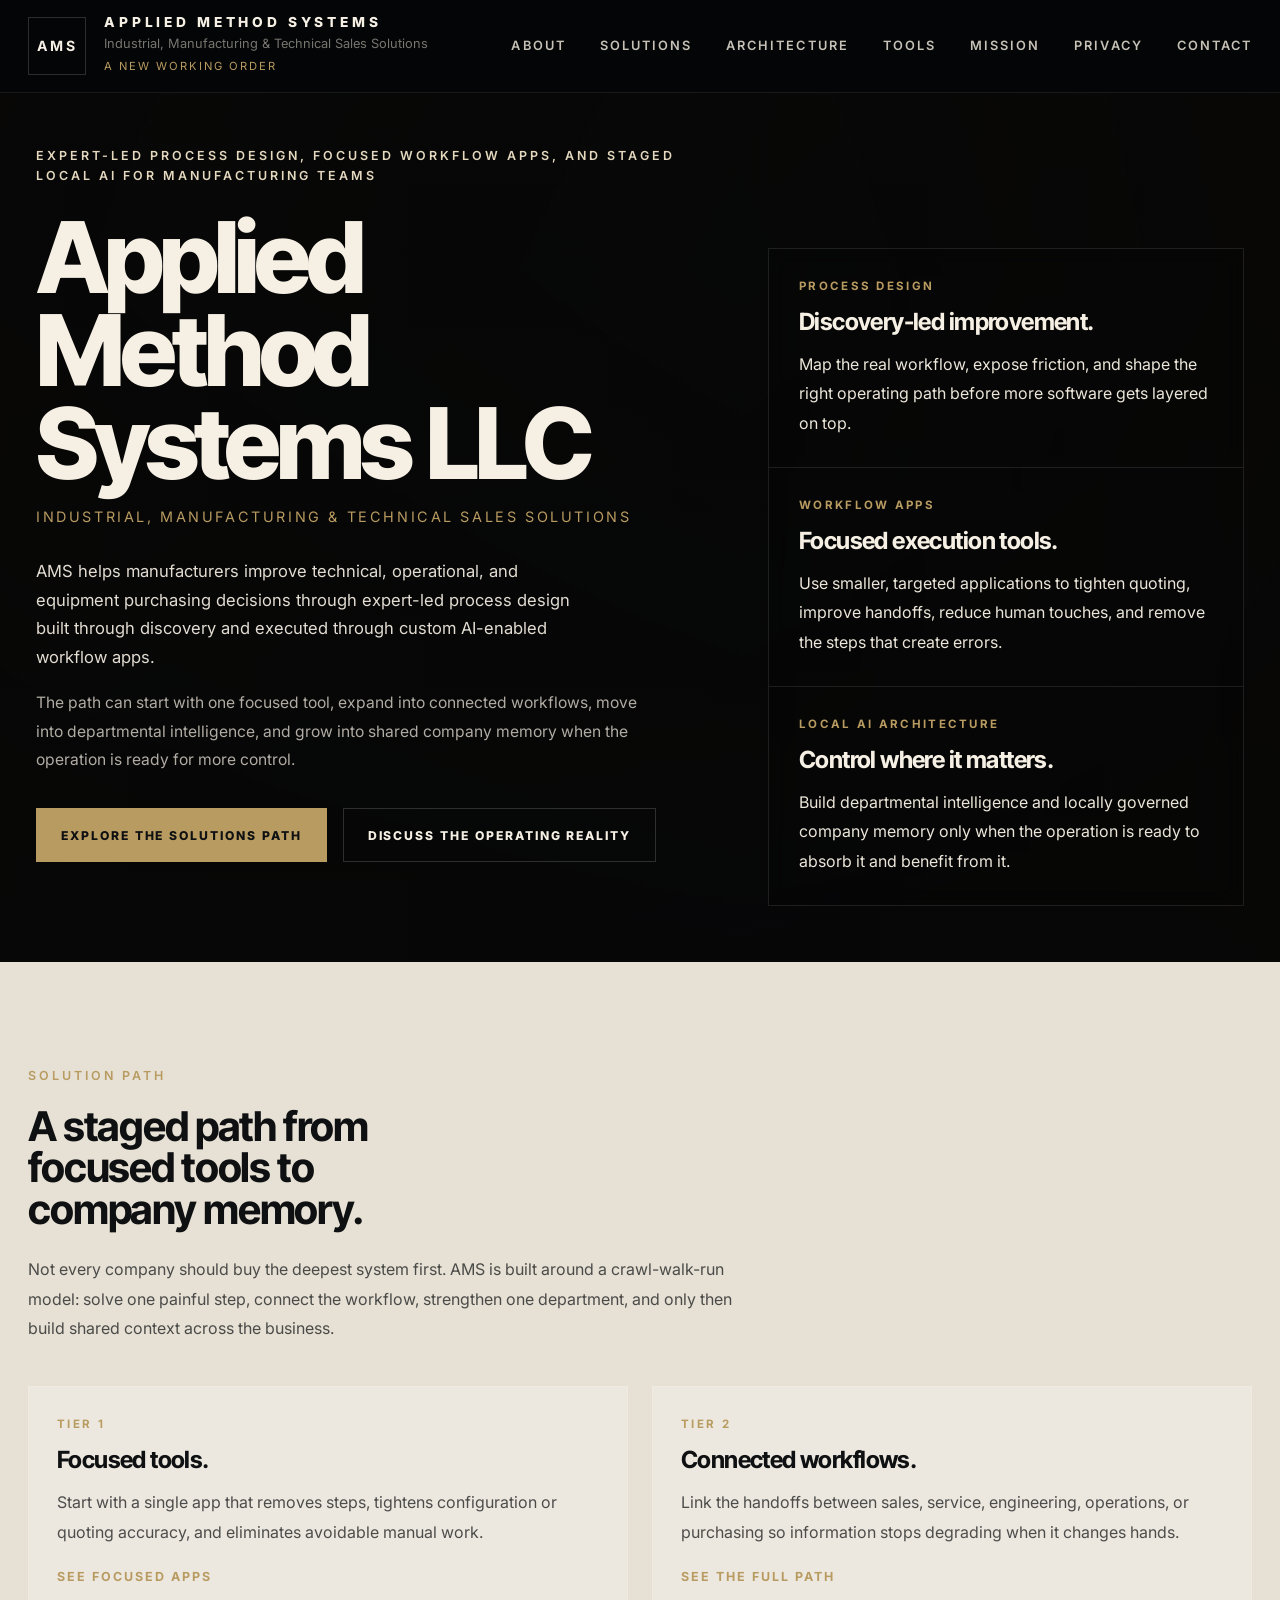
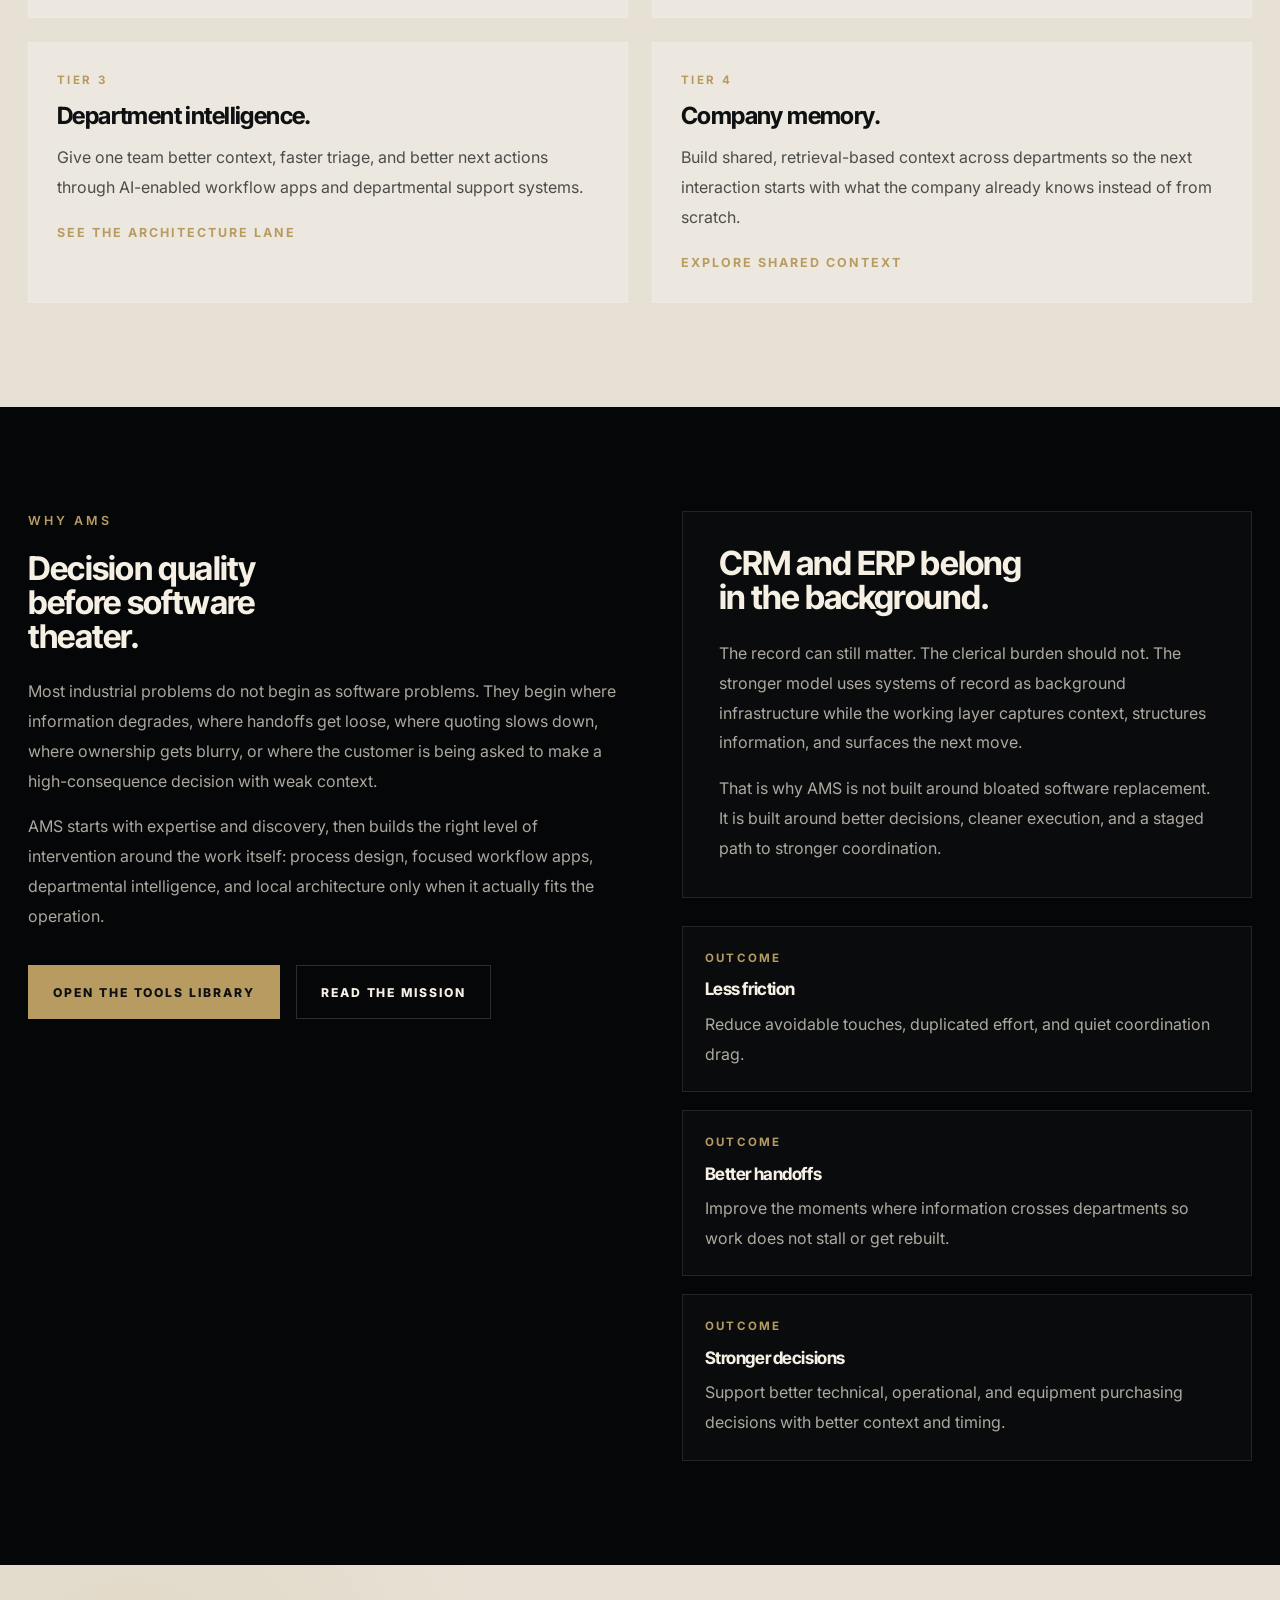
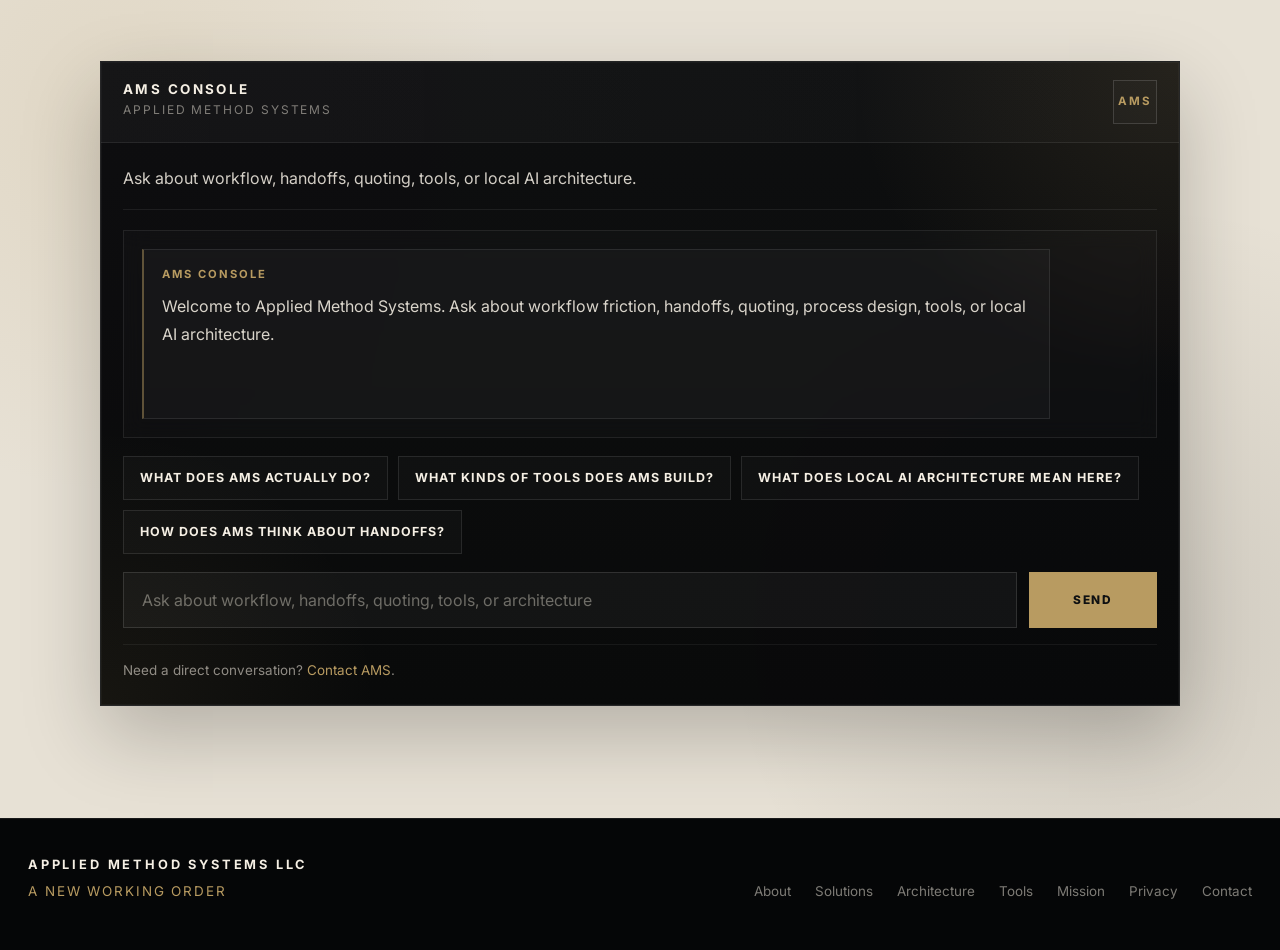
==== index.html @ 09aa21e4 "Refine AMS Console into cleaner futuristic homepage interface" ====
<!DOCTYPE html>
<html lang="en">
<head>
  <meta charset="UTF-8" />
  <meta name="viewport" content="width=device-width, initial-scale=1.0" />
  <title>Applied Method Systems LLC | Industrial, Manufacturing &amp; Technical Sales Solutions</title>
  <meta name="description" content="Applied Method Systems helps manufacturers improve technical, operational, and equipment purchasing decisions through expert-led process design, focused AI-enabled workflow apps, departmental intelligence, and staged local AI architecture." />
  <meta name="theme-color" content="#050607" />
  <link rel="preconnect" href="https://fonts.googleapis.com" />
  <link rel="preconnect" href="https://fonts.gstatic.com" crossorigin />
  <link href="https://fonts.googleapis.com/css2?family=Inter:wght@400;500;600;700;800&family=Inter+Tight:wght@500;600;700;800&display=swap" rel="stylesheet" />
  <link rel="stylesheet" href="assets/css/styles.css" />
  <link rel="stylesheet" href="assets/css/mobile-hero-layout.css" />

  <style>
    .tier-grid,.flow-grid,.tool-grid-2x2{display:grid;gap:24px;margin-top:42px}
    .tier-grid,.tool-grid-2x2{grid-template-columns:repeat(2,minmax(0,1fr))}
    .flow-grid{grid-template-columns:repeat(4,minmax(0,1fr))}
    .flow-grid .mini-card{padding:26px}
    .flow-grid .mini-card h3{max-width:none}

    .hero-home .hero-copy h1{
      max-width:8.35ch;
      font-size:6.18rem;
      line-height:.94;
      letter-spacing:-.05em;
      word-spacing:.03em;
    }

    .section-console{
      position:relative;
      overflow:hidden;
      padding-top:96px;
      padding-bottom:112px;
    }

    .section-console::before{
      content:"";
      position:absolute;
      inset:0;
      background:radial-gradient(circle at 10% 18%, rgba(184,155,97,.14), transparent 28%), radial-gradient(circle at 90% 78%, rgba(14,16,18,.1), transparent 32%);
      pointer-events:none;
    }

    .section-console > .container{
      position:relative;
      z-index:1;
    }

    .console-shell{
      max-width:1080px;
      margin:0 auto;
    }

    .console-window{
      position:relative;
      overflow:hidden;
      border:1px solid rgba(255,255,255,.1);
      background:linear-gradient(180deg, rgba(10,11,13,.985) 0%, rgba(5,6,7,.985) 100%);
      color:var(--text-strong);
      box-shadow:0 0 0 1px rgba(255,255,255,.03) inset,0 30px 74px rgba(0,0,0,.22);
    }

    .console-window::before{
      content:"";
      position:absolute;
      inset:0;
      background-image:linear-gradient(rgba(255,255,255,.028) 1px, transparent 1px), linear-gradient(90deg, rgba(255,255,255,.028) 1px, transparent 1px);
      background-size:42px 42px;
      opacity:.22;
      mask-image:linear-gradient(180deg, rgba(0,0,0,.6), transparent 84%);
      pointer-events:none;
    }

    .console-window::after{
      content:"";
      position:absolute;
      inset:0;
      background:radial-gradient(circle at top right, rgba(184,155,97,.12), transparent 26%), radial-gradient(circle at bottom left, rgba(184,155,97,.08), transparent 22%);
      pointer-events:none;
    }

    .console-header{
      position:relative;
      z-index:1;
      display:flex;
      align-items:center;
      justify-content:space-between;
      gap:20px;
      padding:18px 22px;
      border-bottom:1px solid rgba(255,255,255,.08);
      background:linear-gradient(90deg, rgba(255,255,255,.03) 0%, rgba(255,255,255,.01) 100%);
    }

    .console-header-copy{
      display:grid;
      gap:4px;
    }

    .console-header-copy strong{
      font-size:.84rem;
      line-height:1;
      letter-spacing:.18em;
      text-transform:uppercase;
      color:var(--text-strong);
    }

    .console-header-copy span{
      font-size:.75rem;
      letter-spacing:.16em;
      text-transform:uppercase;
      color:rgba(236,230,218,.5);
    }

    .console-header-mark{
      display:inline-flex;
      align-items:center;
      justify-content:center;
      width:44px;
      height:44px;
      border:1px solid rgba(255,255,255,.14);
      color:var(--accent);
      font-size:.72rem;
      font-weight:700;
      letter-spacing:.2em;
      text-transform:uppercase;
      flex-shrink:0;
      background:rgba(255,255,255,.02);
    }

    .console-body{
      position:relative;
      z-index:1;
      padding:22px;
    }

    .console-intro{
      margin-bottom:20px;
      padding-bottom:18px;
      border-bottom:1px solid rgba(255,255,255,.07);
    }

    .console-intro p{
      margin:0;
      max-width:46rem;
      color:rgba(245,239,228,.86);
      font-size:1rem;
      line-height:1.68;
    }

    .console-transcript{
      display:grid;
      gap:14px;
      min-height:208px;
      max-height:300px;
      padding:0;
      overflow:auto;
      border:1px solid rgba(255,255,255,.08);
      background:rgba(255,255,255,.02);
      backdrop-filter:blur(10px);
    }

    .console-message{
      max-width:88%;
      margin:18px;
      border:1px solid rgba(255,255,255,.09);
      border-left:2px solid rgba(184,155,97,.46);
      padding:16px 18px;
      background:rgba(255,255,255,.025);
    }

    .console-message-user{
      justify-self:end;
      border-left:1px solid rgba(255,255,255,.09);
      border-right:2px solid rgba(184,155,97,.42);
      background:rgba(184,155,97,.09);
    }

    .console-role{
      margin-bottom:8px;
      font-size:.7rem;
      font-weight:700;
      letter-spacing:.18em;
      text-transform:uppercase;
      color:var(--accent);
    }

    .console-message p{
      margin:0;
      line-height:1.76;
      color:rgba(245,239,228,.88);
    }

    .console-prompt-grid{
      display:flex;
      flex-wrap:wrap;
      gap:10px;
      padding:18px 0 0;
    }

    .console-prompt{
      min-height:44px;
      padding:0 16px;
      border:1px solid rgba(255,255,255,.1);
      background:rgba(255,255,255,.02);
      color:var(--text-strong);
      text-align:left;
      font-size:.78rem;
      font-weight:700;
      line-height:1.2;
      letter-spacing:.08em;
      text-transform:uppercase;
      transition:border-color .18s ease, background .18s ease, transform .18s ease;
    }

    .console-prompt:hover,
    .console-prompt:focus-visible{
      border-color:rgba(184,155,97,.42);
      background:rgba(184,155,97,.08);
      transform:translateY(-1px);
    }

    .console-input{
      display:grid;
      grid-template-columns:minmax(0,1fr) 128px;
      gap:12px;
      padding-top:18px;
    }

    .console-input input{
      width:100%;
      min-height:56px;
      padding:0 18px;
      border:1px solid rgba(255,255,255,.12);
      background:rgba(255,255,255,.04);
      color:var(--text-strong);
    }

    .console-input input::placeholder{
      color:rgba(236,230,218,.42);
    }

    .console-input button{
      min-height:56px;
      padding:0 20px;
      border:1px solid transparent;
      background:var(--accent);
      color:var(--text-dark);
      font-size:.74rem;
      font-weight:800;
      letter-spacing:.16em;
      text-transform:uppercase;
    }

    .console-input button:hover,
    .console-input button:focus-visible{
      background:var(--accent-soft);
    }

    .console-note{
      padding-top:14px;
      margin-top:16px;
      border-top:1px solid rgba(255,255,255,.06);
      color:rgba(236,230,218,.58);
      font-size:.84rem;
      line-height:1.72;
    }

    .console-note a{
      color:var(--accent);
    }

    @media (max-width:1180px){
      .tier-grid,.flow-grid,.tool-grid-2x2{grid-template-columns:1fr}
    }

    @media (max-width:920px){
      .console-prompt-grid{display:grid;grid-template-columns:1fr 1fr}
    }

    @media (max-width:720px){
      .hero-home .hero-copy h1{
        max-width:8.5ch;
        font-size:clamp(4rem,9vw,6rem);
        line-height:.95;
        letter-spacing:-.04em;
        word-spacing:.02em;
      }

      .section-console{
        padding-top:84px;
        padding-bottom:92px;
      }

      .console-header,
      .console-body{
        padding-left:16px;
        padding-right:16px;
      }

      .console-header{
        gap:14px;
      }

      .console-prompt-grid,
      .console-input{
        grid-template-columns:1fr;
      }

      .console-prompt{
        width:100%;
        justify-content:flex-start;
      }

      .console-input button{
        width:100%;
      }
    }
  </style>
</head>
<body>
  <header class="site-header">
    <div class="container header-shell">
      <a class="brand" href="index.html" aria-label="Applied Method Systems home">
        <span class="brand-mark">AMS</span>
        <span class="brand-lockup">
          <strong>Applied Method Systems</strong>
          <span class="brand-descriptor">Industrial, Manufacturing &amp; Technical Sales Solutions</span>
          <span class="subbrand">A New Working Order</span>
        </span>
      </a>
      <button class="nav-toggle" type="button" aria-label="Toggle navigation" aria-expanded="false">
        <span></span><span></span><span></span>
      </button>
      <nav class="site-nav" aria-label="Primary">
        <a href="about.html">About</a>
        <a href="solutions.html">Solutions</a>
        <a href="architecture.html">Architecture</a>
        <a href="tools.html">Tools</a>
        <a href="mission.html">Mission</a>
        <a href="privacy.html">Privacy</a>
        <a href="contact.html">Contact</a>
      </nav>
    </div>
  </header>

  <main>
    <section class="hero hero-home">
      <div class="video-shell" aria-hidden="true">
        <video autoplay muted loop playsinline preload="auto" data-mobile-src="assets/videos/home-hero-mobile.mp4">
          <source src="assets/videos/home-hero.mp4" type="video/mp4" />
        </video>
        <div class="video-overlay"></div>
      </div>
      <div class="container hero-shell">
        <div class="hero-grid">
          <div class="hero-copy">
            <div class="kicker">Expert-led process design, focused workflow apps, and staged local AI for manufacturing teams</div>
            <h1>Applied Method Systems LLC</h1>
            <div class="descriptor">Industrial, Manufacturing &amp; Technical Sales Solutions</div>
            <p class="lead">AMS helps manufacturers improve technical, operational, and equipment purchasing decisions through expert-led process design built through discovery and executed through custom AI-enabled workflow apps.</p>
            <p class="long-lead">The path can start with one focused tool, expand into connected workflows, move into departmental intelligence, and grow into shared company memory when the operation is ready for more control.</p>
            <div class="hero-actions">
              <a class="button" href="solutions.html">Explore the Solutions Path</a>
              <a class="button-secondary" href="contact.html">Discuss the Operating Reality</a>
            </div>
          </div>
          <aside class="hero-facts" aria-label="Core capabilities">
            <div class="hero-fact">
              <strong>Process design</strong>
              <h2>Discovery-led improvement.</h2>
              <p>Map the real workflow, expose friction, and shape the right operating path before more software gets layered on top.</p>
            </div>
            <div class="hero-fact">
              <strong>Workflow apps</strong>
              <h3>Focused execution tools.</h3>
              <p>Use smaller, targeted applications to tighten quoting, improve handoffs, reduce human touches, and remove the steps that create errors.</p>
            </div>
            <div class="hero-fact">
              <strong>Local AI architecture</strong>
              <h3>Control where it matters.</h3>
              <p>Build departmental intelligence and locally governed company memory only when the operation is ready to absorb it and benefit from it.</p>
            </div>
          </aside>
        </div>
      </div>
    </section>

    <section class="section-stone">
      <div class="container">
        <div class="section-copy">
          <div class="section-label">Solution path</div>
          <h2 class="section-title">A staged path from focused tools to company memory.</h2>
          <p>Not every company should buy the deepest system first. AMS is built around a crawl-walk-run model: solve one painful step, connect the workflow, strengthen one department, and only then build shared context across the business.</p>
        </div>
        <div class="tier-grid">
          <article class="service-card">
            <strong>Tier 1</strong>
            <h3>Focused tools.</h3>
            <p>Start with a single app that removes steps, tightens configuration or quoting accuracy, and eliminates avoidable manual work.</p>
            <a class="text-link" href="tools.html">See focused apps</a>
          </article>
          <article class="service-card">
            <strong>Tier 2</strong>
            <h3>Connected workflows.</h3>
            <p>Link the handoffs between sales, service, engineering, operations, or purchasing so information stops degrading when it changes hands.</p>
            <a class="text-link" href="solutions.html">See the full path</a>
          </article>
          <article class="service-card">
            <strong>Tier 3</strong>
            <h3>Department intelligence.</h3>
            <p>Give one team better context, faster triage, and better next actions through AI-enabled workflow apps and departmental support systems.</p>
            <a class="text-link" href="architecture.html">See the architecture lane</a>
          </article>
          <article class="service-card">
            <strong>Tier 4</strong>
            <h3>Company memory.</h3>
            <p>Build shared, retrieval-based context across departments so the next interaction starts with what the company already knows instead of from scratch.</p>
            <a class="text-link" href="architecture.html">Explore shared context</a>
          </article>
        </div>
      </div>
    </section>

    <section class="section-dark">
      <div class="container split-stage">
        <div class="section-copy">
          <div class="section-label">Why AMS</div>
          <h2 class="section-title">Decision quality before software theater.</h2>
          <p>Most industrial problems do not begin as software problems. They begin where information degrades, where handoffs get loose, where quoting slows down, where ownership gets blurry, or where the customer is being asked to make a high-consequence decision with weak context.</p>
          <p>AMS starts with expertise and discovery, then builds the right level of intervention around the work itself: process design, focused workflow apps, departmental intelligence, and local architecture only when it actually fits the operation.</p>
          <div class="page-cta">
            <a class="button" href="tools.html">Open the Tools Library</a>
            <a class="button-secondary" href="mission.html">Read the Mission</a>
          </div>
        </div>
        <div>
          <div class="quote-block">
            <h2>CRM and ERP belong in the background.</h2>
            <p>The record can still matter. The clerical burden should not. The stronger model uses systems of record as background infrastructure while the working layer captures context, structures information, and surfaces the next move.</p>
            <p>That is why AMS is not built around bloated software replacement. It is built around better decisions, cleaner execution, and a staged path to stronger coordination.</p>
          </div>
          <div class="cards-3">
            <article class="mini-card">
              <strong>Outcome</strong>
              <h3>Less friction</h3>
              <p>Reduce avoidable touches, duplicated effort, and quiet coordination drag.</p>
            </article>
            <article class="mini-card">
              <strong>Outcome</strong>
              <h3>Better handoffs</h3>
              <p>Improve the moments where information crosses departments so work does not stall or get rebuilt.</p>
            </article>
            <article class="mini-card">
              <strong>Outcome</strong>
              <h3>Stronger decisions</h3>
              <p>Support better technical, operational, and equipment purchasing decisions with better context and timing.</p>
            </article>
          </div>
        </div>
      </div>
    </section>

    <section class="section-light section-console">
      <div class="container console-shell">
        <div class="console-window" data-console-window>
          <div class="console-header">
            <div class="console-header-copy">
              <strong>AMS Console</strong>
              <span>Applied Method Systems</span>
            </div>
            <div class="console-header-mark">AMS</div>
          </div>
          <div class="console-body">
            <div class="console-intro">
              <p>Ask about workflow, handoffs, quoting, tools, or local AI architecture.</p>
            </div>
            <div class="console-transcript" id="ams-console-output" aria-live="polite">
              <div class="console-message console-message-assistant">
                <div class="console-role">AMS Console</div>
                <p>Welcome to Applied Method Systems. Ask about workflow friction, handoffs, quoting, process design, tools, or local AI architecture.</p>
              </div>
            </div>
            <div class="console-prompt-grid">
              <button class="console-prompt" type="button" data-console-prompt="ams">What does AMS actually do?</button>
              <button class="console-prompt" type="button" data-console-prompt="tools">What kinds of tools does AMS build?</button>
              <button class="console-prompt" type="button" data-console-prompt="architecture">What does local AI architecture mean here?</button>
              <button class="console-prompt" type="button" data-console-prompt="handoffs">How does AMS think about handoffs?</button>
            </div>
            <form class="console-input" id="ams-console-form">
              <label class="sr-only" for="ams-console-field">Ask AMS Console a question</label>
              <input id="ams-console-field" name="message" type="text" autocomplete="off" placeholder="Ask about workflow, handoffs, quoting, tools, or architecture" />
              <button type="submit">Send</button>
            </form>
            <div class="console-note">Need a direct conversation? <a href="contact.html">Contact AMS</a>.</div>
          </div>
        </div>
      </div>
    </section>
  </main>

  <footer class="site-footer">
    <div class="container footer-shell">
      <div>
        <strong>Applied Method Systems LLC</strong>
        <p>A New Working Order</p>
      </div>
      <div class="footer-links">
        <a href="about.html">About</a>
        <a href="solutions.html">Solutions</a>
        <a href="architecture.html">Architecture</a>
        <a href="tools.html">Tools</a>
        <a href="mission.html">Mission</a>
        <a href="privacy.html">Privacy</a>
        <a href="contact.html">Contact</a>
      </div>
    </div>
  </footer>

  <script src="assets/js/site.js"></script>
</body>
</html>
---- assets/css/styles.css ----
:root{--bg:#050607;--bg-2:#0a0b0d;--bg-3:#101214;--surface:#e7e1d5;--surface-2:#d8d0c2;--text:#ece6da;--text-strong:#f5efe4;--text-dark:#0e1012;--muted:rgba(236,230,218,.72);--muted-dark:rgba(14,16,18,.72);--line:rgba(255,255,255,.1);--line-strong:rgba(255,255,255,.16);--line-dark:rgba(14,16,18,.12);--accent:#b89b61;--accent-soft:#ccb17d;--max-width:1280px;--header-height:92px;--section-pad:104px}*{box-sizing:border-box}html{scroll-behavior:smooth}body{margin:0;min-width:320px;background:var(--bg);color:var(--text);font-family:"Inter",system-ui,-apple-system,BlinkMacSystemFont,"Segoe UI",sans-serif;line-height:1.58;text-rendering:optimizeLegibility}body::before{content:"";position:fixed;inset:0;pointer-events:none;opacity:.06;background-image:linear-gradient(rgba(255,255,255,.03) 1px,transparent 1px),linear-gradient(90deg,rgba(255,255,255,.03) 1px,transparent 1px);background-size:56px 56px;mask-image:linear-gradient(180deg,rgba(0,0,0,.34),transparent 92%)}img,video{display:block;max-width:100%}a{color:inherit;text-decoration:none}button,input,textarea{font:inherit}button{cursor:pointer}input,textarea{appearance:none}.container{width:min(calc(100% - 56px),var(--max-width));margin:0 auto}.site-header{position:fixed;top:0;left:0;right:0;z-index:40;border-bottom:1px solid rgba(255,255,255,.08);background:rgba(5,6,7,.78);backdrop-filter:blur(18px)}.header-shell{display:flex;align-items:center;justify-content:space-between;min-height:var(--header-height);gap:24px}.brand{display:flex;align-items:center;gap:18px;min-width:0}.brand-mark{display:inline-flex;align-items:center;justify-content:center;width:58px;height:58px;border:1px solid var(--line-strong);color:var(--text-strong);font-size:.88rem;font-weight:700;letter-spacing:.18em;text-transform:uppercase;flex-shrink:0}.brand-lockup{display:grid;gap:4px;min-width:0}.brand-lockup strong{font-size:.86rem;line-height:1;letter-spacing:.28em;text-transform:uppercase;font-weight:800;color:var(--text-strong)}.brand-lockup .brand-descriptor{font-size:.8rem;color:rgba(236,230,218,.5)}.brand-lockup .subbrand{font-size:.7rem;color:var(--accent);text-transform:uppercase;letter-spacing:.18em}.site-nav{display:flex;align-items:center;gap:34px}.site-nav a{font-size:.8rem;font-weight:600;letter-spacing:.16em;text-transform:uppercase;color:rgba(236,230,218,.84);transition:color .18s ease}.site-nav a:hover,.site-nav a:focus-visible{color:var(--accent)}.nav-toggle{display:none;width:48px;height:48px;border:1px solid var(--line-strong);background:transparent;color:var(--text-strong)}.nav-toggle span{display:block;width:18px;height:1px;background:currentColor;margin:4px auto}.video-shell{position:absolute;inset:0;overflow:hidden}.video-shell video{width:100%;height:100%;object-fit:cover;object-position:center center;filter:brightness(.72) saturate(.92) contrast(1.04);transform:scale(1.06);will-change:transform,filter;backface-visibility:hidden;animation:ams-video-drift 28s ease-in-out infinite alternate}.video-overlay{position:absolute;inset:0;background:linear-gradient(90deg,rgba(5,6,7,.62) 0%,rgba(5,6,7,.4) 34%,rgba(5,6,7,.24) 58%,rgba(5,6,7,.68) 100%),linear-gradient(180deg,rgba(5,6,7,.16) 0%,rgba(5,6,7,.08) 28%,rgba(5,6,7,.8) 100%)}.hero{position:relative;min-height:100svh;padding-top:calc(var(--header-height) + 54px);background:var(--bg)}.hero .video-shell video{filter:brightness(.78) saturate(.94) contrast(1.03);animation-duration:34s}.hero-shell{position:relative;min-height:calc(100svh - var(--header-height));display:grid;align-items:end;padding-bottom:72px}.hero-grid{display:grid;grid-template-columns:minmax(0,1.06fr) minmax(340px,.94fr);gap:72px;align-items:end}.kicker,.section-label,.page-label{font-size:.78rem;font-weight:600;letter-spacing:.24em;text-transform:uppercase}.kicker{color:#e4d8be}.section-label,.page-label{color:var(--accent)}.hero-copy,.section-copy,.essay-aside{max-width:720px}.hero-copy h1,.page-hero h1{margin:26px 0 0;font-family:"Inter Tight","Inter",sans-serif;font-size:clamp(3.2rem,5.6vw,5.9rem);line-height:.98;letter-spacing:-.035em;font-weight:800;color:var(--text-strong);max-width:14ch}.hero-copy .descriptor,.page-hero .descriptor{margin-top:18px;font-size:.92rem;letter-spacing:.16em;text-transform:uppercase;color:var(--accent)}.hero-copy .lead,.page-hero .lead{max-width:760px;margin:30px 0 0;font-size:clamp(1.14rem,1.8vw,1.42rem);line-height:1.68;color:rgba(245,239,228,.92)}.hero-copy .long-lead{max-width:700px;margin:20px 0 0;font-size:1rem;line-height:1.86;color:rgba(236,230,218,.74)}.hero-actions,.page-cta{display:flex;flex-wrap:wrap;gap:16px;margin-top:34px}.button,.button-secondary,.text-link{display:inline-flex;align-items:center;justify-content:center;gap:12px;min-height:54px;padding:0 24px;text-transform:uppercase;letter-spacing:.16em;font-size:.76rem;font-weight:800;border:1px solid transparent}.button{background:var(--accent);color:var(--text-dark)}.button:hover,.button:focus-visible{background:var(--accent-soft)}.button-secondary{background:transparent;border-color:var(--line-strong);color:var(--text-strong)}.button-secondary:hover,.button-secondary:focus-visible{border-color:var(--accent);color:var(--accent)}.text-link{padding:0;min-height:auto;border:0;color:var(--accent);font-size:.78rem;font-weight:700;letter-spacing:.16em;text-transform:uppercase}.hero-facts,.contact-card,.quote-block,.policy-nav,.policy-copy section,.tool-card,.statement-grid,.service-card,.mini-card{border:1px solid var(--line)}.hero-facts{background:rgba(5,6,7,.28);backdrop-filter:blur(10px)}.hero-fact{padding:28px 30px;border-bottom:1px solid var(--line)}.hero-fact:last-child{border-bottom:0}.hero-fact strong,.stat strong,.service-card strong,.mini-card strong{display:block;font-size:.72rem;font-weight:700;letter-spacing:.2em;text-transform:uppercase;color:var(--accent)}.hero-fact h2,.hero-fact h3,.stat h3,.tool-card h3,.service-card h3,.mini-card h3{margin:14px 0 14px;font-family:"Inter Tight","Inter",sans-serif;font-size:1.48rem;line-height:1.12;letter-spacing:-.025em;color:var(--text-strong)}.hero-fact p,.section-copy p,.quote-block p,.contact-copy p,.essay-body p,.policy-copy p,.policy-copy li,.tool-card p,.stat p,.service-card p,.mini-card p{margin:0;line-height:1.86}.section-copy p + p,.quote-block p + p,.contact-copy p + p,.essay-body p + p,.policy-copy p + p,.tool-card p + p,.stat p + p,.service-card p + p,.mini-card p + p{margin-top:16px}.section-dark,.section-light,.section-stone,.page-main{padding:var(--section-pad) 0}.section-dark{background:var(--bg)}.section-light{background:var(--surface)}.section-stone,.page-main{background:var(--surface);color:var(--text-dark)}.video-section{position:relative;overflow:hidden;background:var(--bg)}.video-section>.container{position:relative;z-index:2}.video-section .video-shell video{filter:brightness(.66) saturate(.9) contrast(1.02);animation-duration:32s}.video-section .video-overlay{background:linear-gradient(90deg,rgba(5,6,7,.72) 0%,rgba(5,6,7,.52) 34%,rgba(5,6,7,.34) 58%,rgba(5,6,7,.74) 100%),linear-gradient(180deg,rgba(5,6,7,.18) 0%,rgba(5,6,7,.1) 28%,rgba(5,6,7,.78) 100%)}.mission-video .video-shell video,.contact-video .video-shell video{object-position:center center;transform:scale(1.04);animation-duration:36s}.page-hero{position:relative;overflow:hidden;padding-top:calc(var(--header-height) + 92px);padding-bottom:88px;background:var(--bg)}.page-hero .container{position:relative;z-index:2}.page-hero .video-shell video{filter:brightness(.74) saturate(.92) contrast(1.03);animation-duration:30s}.section-title,.contact-copy h2,.quote-block h2,.page-main h2,.policy-title{margin:20px 0 0;font-family:"Inter Tight","Inter",sans-serif;font-size:clamp(2rem,3.2vw,3.5rem);line-height:1.02;letter-spacing:-.028em;max-width:16ch}.section-copy .section-title + p,.quote-block h2 + p,.contact-copy h2 + p,.page-main h2 + p{margin-top:24px}.section-dark .section-title,.section-dark .contact-copy h2,.section-dark .quote-block h2{color:var(--text-strong)}.section-stone .section-title,.page-main h2,.section-stone .contact-copy h2,.section-stone .quote-block h2,.section-light .section-title,.section-light .contact-copy h2,.section-light .quote-block h2,.tool-card h3{color:var(--text-dark)}.section-dark .section-copy p,.section-dark .quote-block p,.section-dark .contact-copy p,.section-dark .hero-fact p,.section-dark .service-card p,.section-dark .mini-card p,.section-dark .essay-aside p,.section-dark .essay-body p{color:var(--muted)}.section-stone .section-copy p,.page-main p,.page-main li,.section-stone .quote-block p,.section-stone .contact-copy p,.tool-card p,.stat p,.section-light .section-copy p,.section-light .quote-block p,.section-light .service-card p,.section-light .mini-card p,.section-light .contact-copy p,.section-light .contact-list a,.section-light .contact-list span,.section-light .contact-direct .meta,.section-light .essay-aside p,.section-light .essay-body p,.section-light .essay-body li{color:var(--muted-dark)}.section-light .mini-card h3,.section-stone .mini-card h3,.page-main .mini-card h3,.section-light .stat h3,.section-stone .stat h3,.page-main .stat h3{color:var(--text-dark)}.split-stage,.contact-grid,.essay-shell,.policy-layout{display:grid;gap:60px}.split-stage{grid-template-columns:minmax(0,1.02fr) minmax(0,.98fr);align-items:start}.split-stage .section-copy .section-title{max-width:11ch;font-size:clamp(1.9rem,2.55vw,2.85rem);line-height:1.05;letter-spacing:-.024em}.split-stage .section-copy p{max-width:40rem}.contact-grid{grid-template-columns:minmax(0,.9fr) minmax(0,1.1fr);align-items:start}.essay-shell{display:grid;grid-template-columns:minmax(0,.72fr) minmax(0,1.28fr);gap:60px}.policy-layout{grid-template-columns:minmax(220px,.42fr) minmax(0,1fr)}.quote-block{padding:34px 36px;background:rgba(255,255,255,.02)}.quote-block h2{margin-top:0;margin-bottom:18px;max-width:15ch;font-size:clamp(1.9rem,2.6vw,3rem);line-height:1.04}.statement-grid{display:grid;grid-template-columns:repeat(3,minmax(0,1fr));margin-top:42px}.stat{padding:30px 28px;border-right:1px solid var(--line-dark);border-bottom:0}.stat:last-child{border-right:0}.stat h3{max-width:15ch}.section-stone .statement-grid,.page-main .statement-grid,.section-light .statement-grid{border-color:var(--line-dark)}.service-grid{display:grid;grid-template-columns:repeat(3,minmax(0,1fr));gap:24px;margin-top:42px}.service-card{padding:28px;background:rgba(255,255,255,.24)}.service-card h3{color:var(--text-dark);max-width:16ch}.service-card p{color:var(--muted-dark)}.service-card .text-link{margin-top:20px}.cards-3{display:grid;grid-template-columns:1fr;gap:18px;margin-top:28px}.mini-card{padding:22px;background:rgba(255,255,255,.02)}.mini-card h3{font-size:1.08rem;line-height:1.18;margin:12px 0 10px;max-width:none}.contact-list{display:grid;gap:16px;margin-top:34px}.contact-list a,.contact-list span{display:block;padding-top:14px;border-top:1px solid rgba(255,255,255,.14);font-size:1rem}.contact-list strong{display:block;margin-bottom:5px;font-size:.76rem;letter-spacing:.18em;text-transform:uppercase;color:var(--accent)}.contact-card{padding:34px;background:rgba(255,255,255,.03);backdrop-filter:blur(10px)}.contact-direct{display:grid;gap:20px}.contact-direct .meta{padding-top:16px;border-top:1px solid rgba(255,255,255,.12);font-size:1rem;line-height:1.8}.contact-direct .meta strong{display:block;margin-bottom:6px;font-size:.76rem;letter-spacing:.18em;text-transform:uppercase;color:var(--accent)}.section-light .contact-card{background:rgba(255,255,255,.34);border-color:var(--line-dark)}.section-light .contact-list a,.section-light .contact-list span{border-top:1px solid var(--line-dark)}.section-light .contact-direct .meta{border-top:1px solid var(--line-dark)}.section-light .button-secondary,.section-stone .button-secondary,.page-main .button-secondary{color:var(--text-dark);border-color:rgba(14,16,18,.18);background:rgba(14,16,18,.02)}.section-light .button-secondary:hover,.section-light .button-secondary:focus-visible,.section-stone .button-secondary:hover,.section-stone .button-secondary:focus-visible,.page-main .button-secondary:hover,.page-main .button-secondary:focus-visible{border-color:var(--accent);color:var(--text-dark);background:rgba(14,16,18,.05)}.essay-aside{align-self:start}.essay-aside p{margin-top:18px;line-height:1.88;color:rgba(14,16,18,.68)}.essay-body{display:grid;gap:22px}.essay-body p,.policy-copy p,.policy-copy li{font-size:1.04rem;line-height:1.92}.policy-nav{position:sticky;top:calc(var(--header-height) + 18px);align-self:start;background:rgba(255,255,255,.28)}.policy-nav a{display:block;padding:15px 18px;border-bottom:1px solid var(--line-dark);font-size:.9rem;line-height:1.58;color:rgba(14,16,18,.72)}.policy-nav a:last-child{border-bottom:0}.policy-nav a:hover,.policy-nav a:focus-visible{background:rgba(255,255,255,.48);color:var(--text-dark)}.policy-copy{display:grid;gap:24px}.policy-copy section{padding:24px 0 0;border-color:var(--line-dark)}.policy-copy h2{margin:0 0 14px;font-family:"Inter Tight","Inter",sans-serif;font-size:clamp(1.38rem,2vw,1.9rem);line-height:1.08;letter-spacing:-.02em;max-width:none}.policy-copy ul{margin:12px 0 0;padding-left:20px}.policy-copy li + li{margin-top:10px}.tool-grid{display:grid;grid-template-columns:repeat(3,minmax(0,1fr));gap:24px;margin-top:42px}.tool-card{padding:30px;background:rgba(255,255,255,.22)}.tool-card h3{max-width:15ch;font-size:1.38rem;color:var(--text-dark)}.tool-placeholder{margin-top:26px;border:1px solid var(--line-dark);background:rgba(14,16,18,.03);padding:42px 20px;font-size:.72rem;letter-spacing:.22em;text-transform:uppercase;color:rgba(14,16,18,.36);text-align:center}.site-footer{padding:36px 0 48px;background:var(--bg);border-top:1px solid rgba(255,255,255,.08)}.footer-shell{display:flex;align-items:flex-end;justify-content:space-between;gap:24px}.footer-shell strong{display:block;font-size:.8rem;letter-spacing:.22em;text-transform:uppercase;color:var(--text-strong)}.footer-shell p,.footer-shell a{margin:0;font-size:.84rem;color:rgba(236,230,218,.52)}.footer-shell p{margin-top:6px;color:var(--accent);text-transform:uppercase;letter-spacing:.14em}.footer-links{display:flex;flex-wrap:wrap;gap:16px 24px;justify-content:flex-end}.hero-home{overflow:hidden}.hero-home .container{width:min(calc(100% - 72px),1440px)}.hero-home .hero-grid{align-items:start;grid-template-columns:minmax(620px,680px) minmax(420px,500px);justify-content:space-between;gap:56px}.hero-home .hero-shell{padding-bottom:56px}.hero-home .kicker{max-width:44rem}.hero-home .hero-copy{max-width:680px}.hero-home .hero-copy h1{max-width:8ch;font-size:6.35rem;line-height:.91;letter-spacing:-.055em}.hero-home .descriptor{margin-top:16px;font-size:.9rem;letter-spacing:.18em}.hero-home .lead{max-width:35rem;margin-top:28px;font-size:1.04rem;line-height:1.72}.hero-home .long-lead{max-width:38rem;margin-top:18px;font-size:.98rem;line-height:1.8}.hero-home .hero-facts{width:min(100%,500px);max-width:500px;justify-self:end;align-self:end;margin-top:102px}.hero-home .video-shell video{transform:scale(1.1);object-position:center 47%}.sr-only{position:absolute;width:1px;height:1px;padding:0;margin:-1px;overflow:hidden;clip:rect(0,0,0,0);white-space:nowrap;border:0}@keyframes ams-video-drift{0%{transform:scale(1.06) translate3d(-1%,0,0)}50%{transform:scale(1.08) translate3d(0,.5%,0)}100%{transform:scale(1.06) translate3d(1%,-.3%,0)}}@media (prefers-reduced-motion:reduce){.video-shell video{animation:none;transform:scale(1.04)}}@media (max-width:1180px){.hero-grid,.split-stage,.contact-grid,.essay-shell,.policy-layout,.tool-grid,.statement-grid,.service-grid,.cards-3{grid-template-columns:1fr}.policy-nav{position:static}.stat,.tool-card,.service-card,.mini-card{border-right:0}.hero-grid{gap:52px}.split-stage,.contact-grid,.essay-shell,.policy-layout{gap:48px}.cards-3{margin-top:18px}.hero-copy h1,.page-hero h1{max-width:13ch}.hero-home .container{width:min(calc(100% - 56px),var(--max-width))}.hero-home .hero-grid{grid-template-columns:1fr;gap:40px}.hero-home .hero-copy{max-width:100%}.hero-home .hero-copy h1{max-width:8.5ch;font-size:clamp(4rem,9vw,6.2rem)}.hero-home .hero-facts{margin-top:0;max-width:none;width:100%}.hero-home .video-shell video{transform:scale(1.06);object-position:center center}}@media (max-width:920px){:root{--section-pad:86px}.site-nav{position:absolute;top:calc(100% + 1px);left:0;right:0;display:none;flex-direction:column;align-items:flex-start;padding:18px 20px 22px;background:rgba(5,6,7,.96);border-bottom:1px solid rgba(255,255,255,.08);gap:18px}.site-header.nav-open .site-nav{display:flex}.nav-toggle{display:inline-flex;align-items:center;justify-content:center}.hero-shell{align-items:center;padding-bottom:60px}.footer-shell{flex-direction:column;align-items:flex-start}.footer-links{justify-content:flex-start}}@media (max-width:720px){body::before{opacity:.06}.container{width:min(calc(100% - 28px),var(--max-width))}.brand-mark{width:48px;height:48px;font-size:.76rem}.brand-lockup strong{font-size:.72rem;letter-spacing:.24em}.brand-lockup .brand-descriptor{font-size:.7rem}.hero{padding-top:calc(var(--header-height) + 30px)}.video-shell video{animation:none;object-fit:cover;object-position:center center;transform:none;width:100%;height:100%}.hero .video-shell video,.video-section .video-shell video,.page-hero .video-shell video,.mission-video .video-shell video,.contact-video .video-shell video{object-fit:cover;object-position:center center;transform:none}.hero .video-shell video{filter:brightness(.78) saturate(.94) contrast(1.03)}.hero-copy .lead,.page-hero .lead{font-size:1.06rem;line-height:1.74}.hero-copy .long-lead,.section-copy p,.quote-block p,.essay-body p,.policy-copy p,.policy-copy li,.contact-copy p,.service-card p,.mini-card p,.tool-card p,.stat p{font-size:.98rem;line-height:1.84}.hero-actions,.page-cta{flex-direction:column;align-items:stretch}.button,.button-secondary{width:100%}.section-title,.contact-copy h2,.quote-block h2,.page-main h2{max-width:none;font-size:clamp(1.9rem,8vw,2.7rem)}.service-grid,.tool-grid,.cards-3,.statement-grid{gap:16px}}
---- assets/css/mobile-hero-layout.css ----
@media (max-width: 720px) {
  .hero,
  .page-hero {
    min-height: auto;
    padding-top: 0;
  }

  .hero .video-shell,
  .page-hero .video-shell {
    position: relative;
    inset: auto;
    width: min(calc(100% - 28px), 360px);
    aspect-ratio: 9 / 16;
    margin: calc(var(--header-height) + 18px) auto 0;
    border: 1px solid var(--line);
    background: #000;
  }

  .hero .video-shell video,
  .page-hero .video-shell video {
    width: 100%;
    height: 100%;
    object-fit: contain;
    object-position: center center;
    transform: none;
    animation: none;
    background: #000;
  }

  .hero .video-shell video {
    filter: brightness(0.58) saturate(0.76) contrast(0.98) blur(1.1px);
  }

  .page-hero .video-shell video {
    filter: brightness(0.6) saturate(0.78) contrast(0.99) blur(1.05px);
  }

  .hero .video-overlay {
    background: linear-gradient(180deg, rgba(12, 10, 8, 0.16) 0%, rgba(10, 9, 8, 0.26) 34%, rgba(6, 6, 7, 0.58) 64%, rgba(5, 6, 7, 0.88) 100%);
  }

  .page-hero .video-overlay {
    background: linear-gradient(180deg, rgba(12, 10, 8, 0.14) 0%, rgba(10, 9, 8, 0.22) 18%, rgba(8, 7, 7, 0.46) 42%, rgba(5, 6, 7, 0.8) 66%, rgba(5, 6, 7, 0.96) 82%, rgba(5, 6, 7, 1) 100%);
  }

  .hero-shell {
    min-height: auto;
    align-items: start;
    padding-top: 0;
    padding-bottom: 42px;
    margin-top: -430px;
    position: relative;
    z-index: 3;
  }

  .hero-grid {
    display: block;
  }

  .hero-copy {
    padding: 20px 18px 0;
    background: linear-gradient(180deg, rgba(5, 6, 7, 0) 0%, rgba(5, 6, 7, 0.28) 10%, rgba(5, 6, 7, 0.76) 32%, rgba(5, 6, 7, 0.95) 56%, rgba(5, 6, 7, 1) 100%);
  }

  .hero-copy .kicker,
  .hero-copy h1,
  .hero-copy .descriptor {
    position: relative;
    transform: translateY(-78px);
    z-index: 2;
  }

  .hero-copy .kicker {
    max-width: 320px;
  }

  .hero-copy h1 {
    font-size: clamp(2.45rem, 11.5vw, 3.95rem);
    margin-top: 14px;
  }

  .hero-copy .descriptor {
    margin-top: 12px;
    font-size: 0.8rem;
    letter-spacing: 0.18em;
  }

  .hero-copy .lead {
    margin-top: 20px;
    font-size: 1rem;
    line-height: 1.62;
  }

  .hero-copy .long-lead {
    margin-top: 18px;
    font-size: 0.98rem;
    line-height: 1.82;
  }

  .hero-actions {
    margin-top: 26px;
  }

  .hero-facts {
    margin-top: 28px;
  }

  .page-hero {
    padding-bottom: 30px;
  }

  .page-hero .container {
    position: relative;
    z-index: 3;
    width: min(calc(100% - 28px), 360px);
    margin: -590px auto 0;
    padding: 16px 18px 0;
    background: linear-gradient(180deg, rgba(5, 6, 7, 0.04) 0%, rgba(5, 6, 7, 0.14) 10%, rgba(5, 6, 7, 0.48) 28%, rgba(5, 6, 7, 0.82) 46%, rgba(5, 6, 7, 0.96) 64%, rgba(5, 6, 7, 1) 82%, rgba(5, 6, 7, 1) 100%);
  }

  .page-hero .page-label,
  .page-hero h1,
  .page-hero .descriptor {
    position: relative;
    transform: none;
    z-index: 2;
  }

  .page-hero .page-label {
    max-width: 320px;
  }

  .page-hero h1 {
    font-size: clamp(2.55rem, 12vw, 4.15rem);
    margin-top: 12px;
    max-width: 8ch;
    line-height: 0.94;
  }

  .page-hero .descriptor {
    margin-top: 12px;
    font-size: 0.82rem;
    letter-spacing: 0.18em;
  }

  .page-hero .lead {
    margin-top: 10px;
    font-size: 1rem;
    line-height: 1.7;
    max-width: 21rem;
  }
}

.video-shell video {
  filter: brightness(0.68) saturate(0.78) contrast(0.98) blur(1.2px);
  animation-duration: 42s;
}

.video-overlay {
  background: linear-gradient(90deg, rgba(9, 8, 7, 0.66) 0%, rgba(8, 8, 7, 0.48) 34%, rgba(10, 9, 8, 0.32) 58%, rgba(9, 8, 7, 0.72) 100%),
    linear-gradient(180deg, rgba(12, 10, 8, 0.22) 0%, rgba(10, 9, 8, 0.12) 28%, rgba(6, 6, 7, 0.82) 100%);
}

.hero .video-shell video {
  filter: brightness(0.72) saturate(0.82) contrast(0.99) blur(1.4px);
  animation-duration: 46s;
}

.video-section .video-shell video {
  filter: brightness(0.62) saturate(0.76) contrast(0.98) blur(1.1px);
  animation-duration: 42s;
}

.mission-video .video-shell video,
.contact-video .video-shell video {
  transform: scale(1.03);
  animation-duration: 48s;
}

.page-hero .video-shell video {
  filter: brightness(0.7) saturate(0.8) contrast(0.99) blur(1.15px);
  animation-duration: 40s;
}

.hero-home .video-shell video {
  transform: scale(1.08);
  object-position: center 47%;
}

@keyframes ams-video-drift {
  0% {
    transform: scale(1.05) translate3d(-0.45%, 0, 0);
  }
  50% {
    transform: scale(1.065) translate3d(0, 0.22%, 0);
  }
  100% {
    transform: scale(1.05) translate3d(0.45%, -0.12%, 0);
  }
}

@media (max-width: 1180px) {
  .hero-home .video-shell video {
    transform: scale(1.04);
    object-position: center center;
  }
}
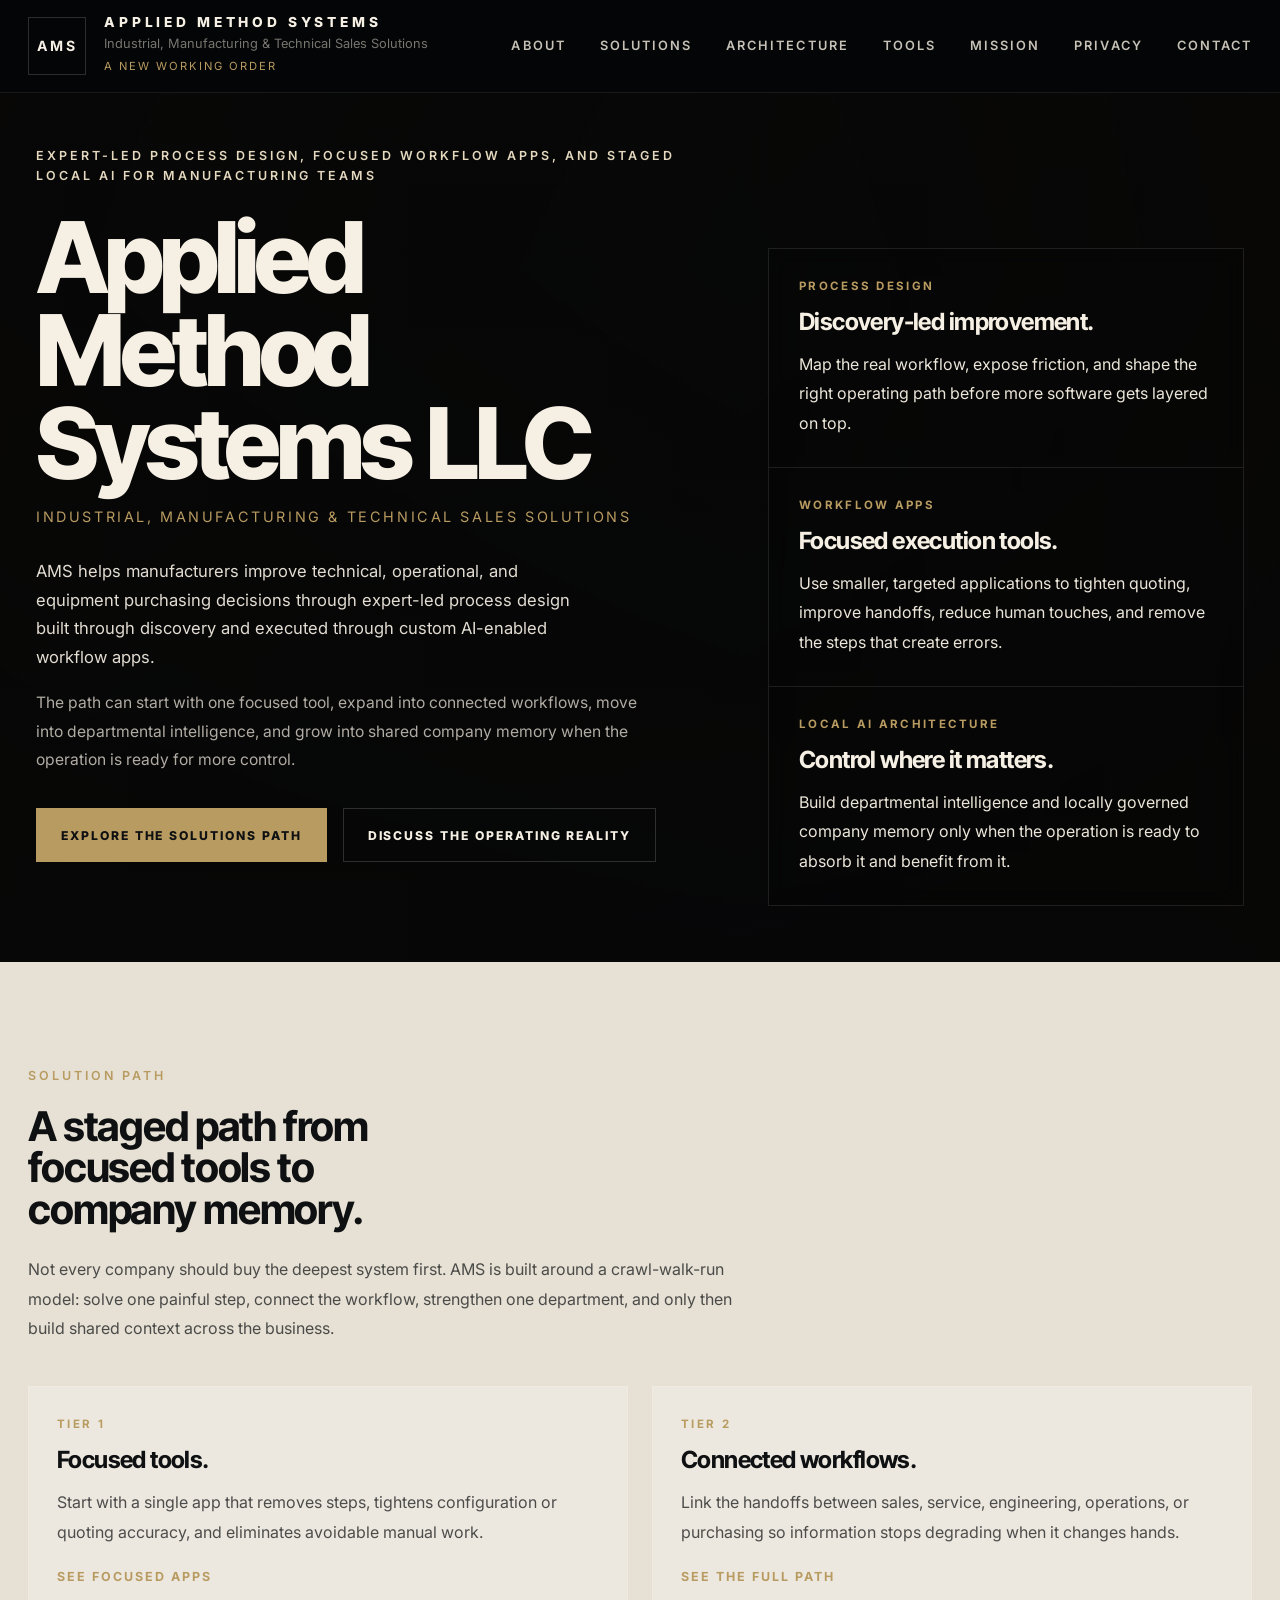
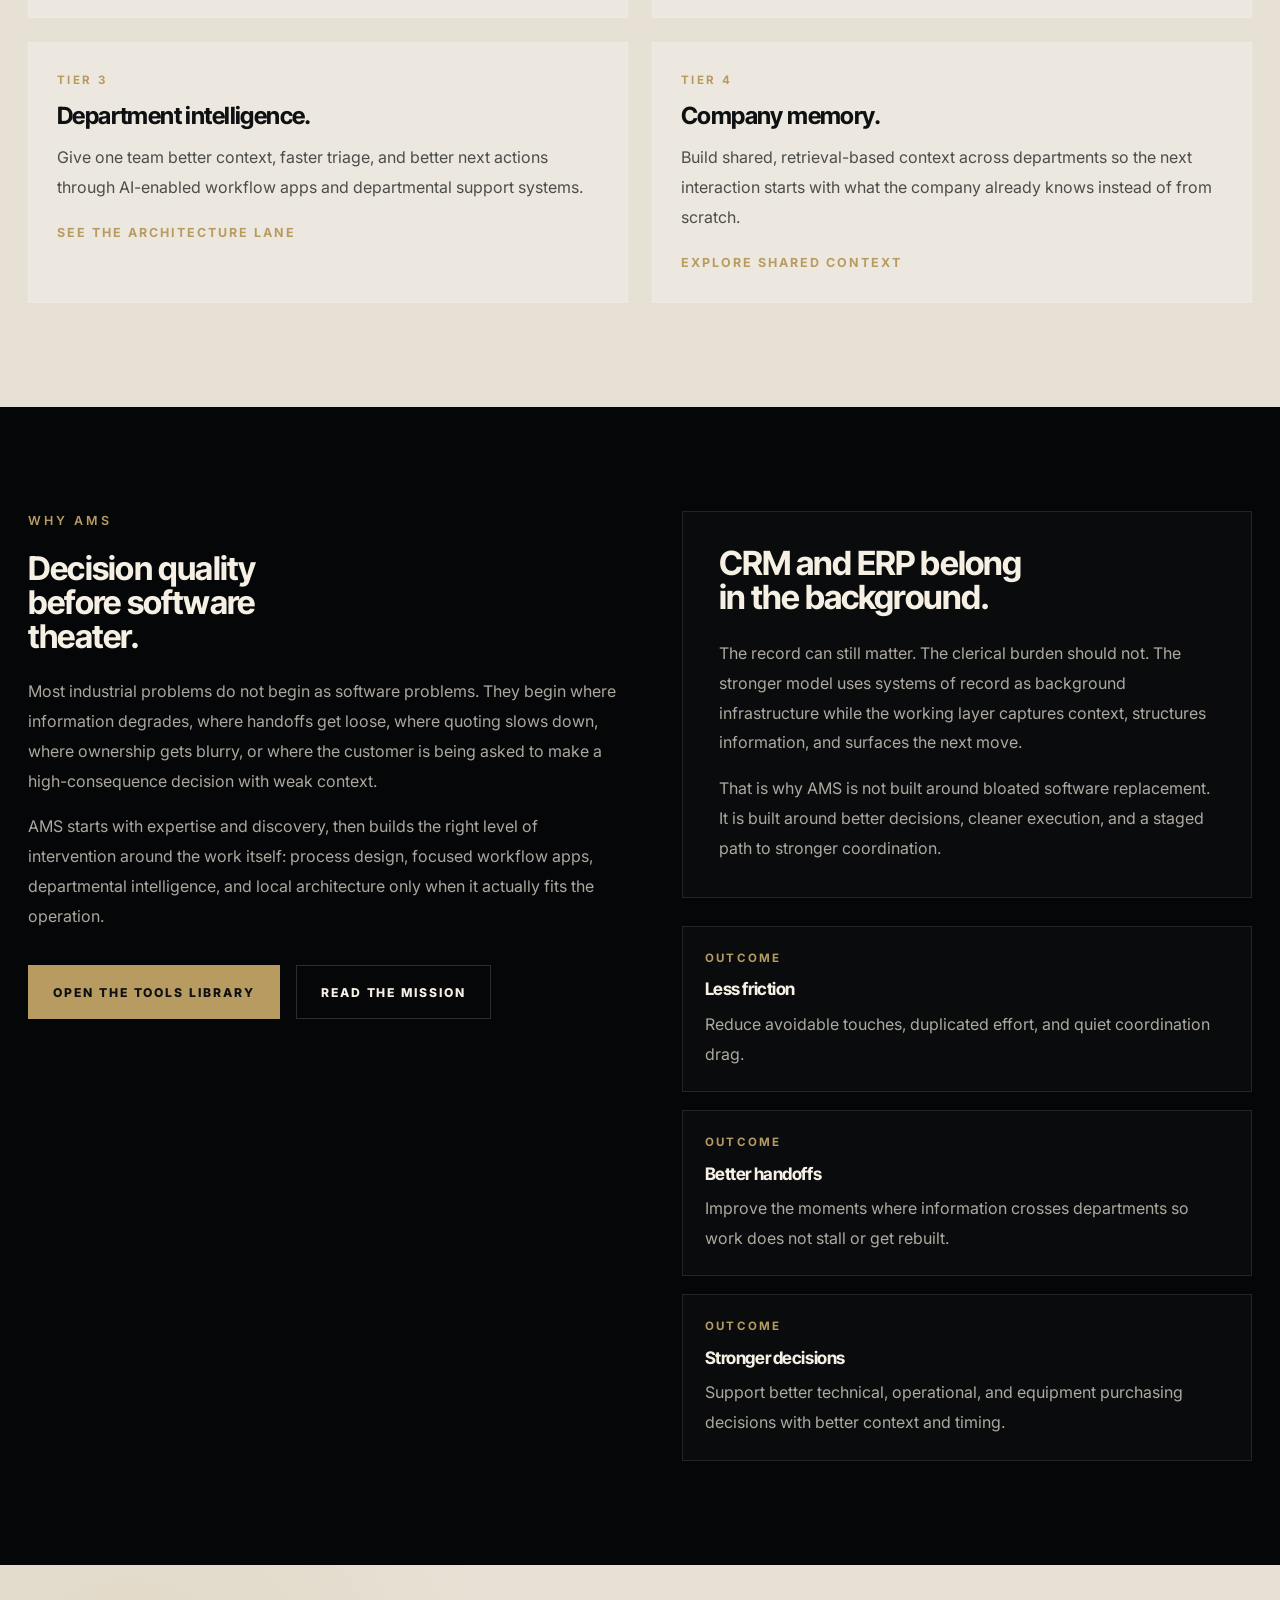
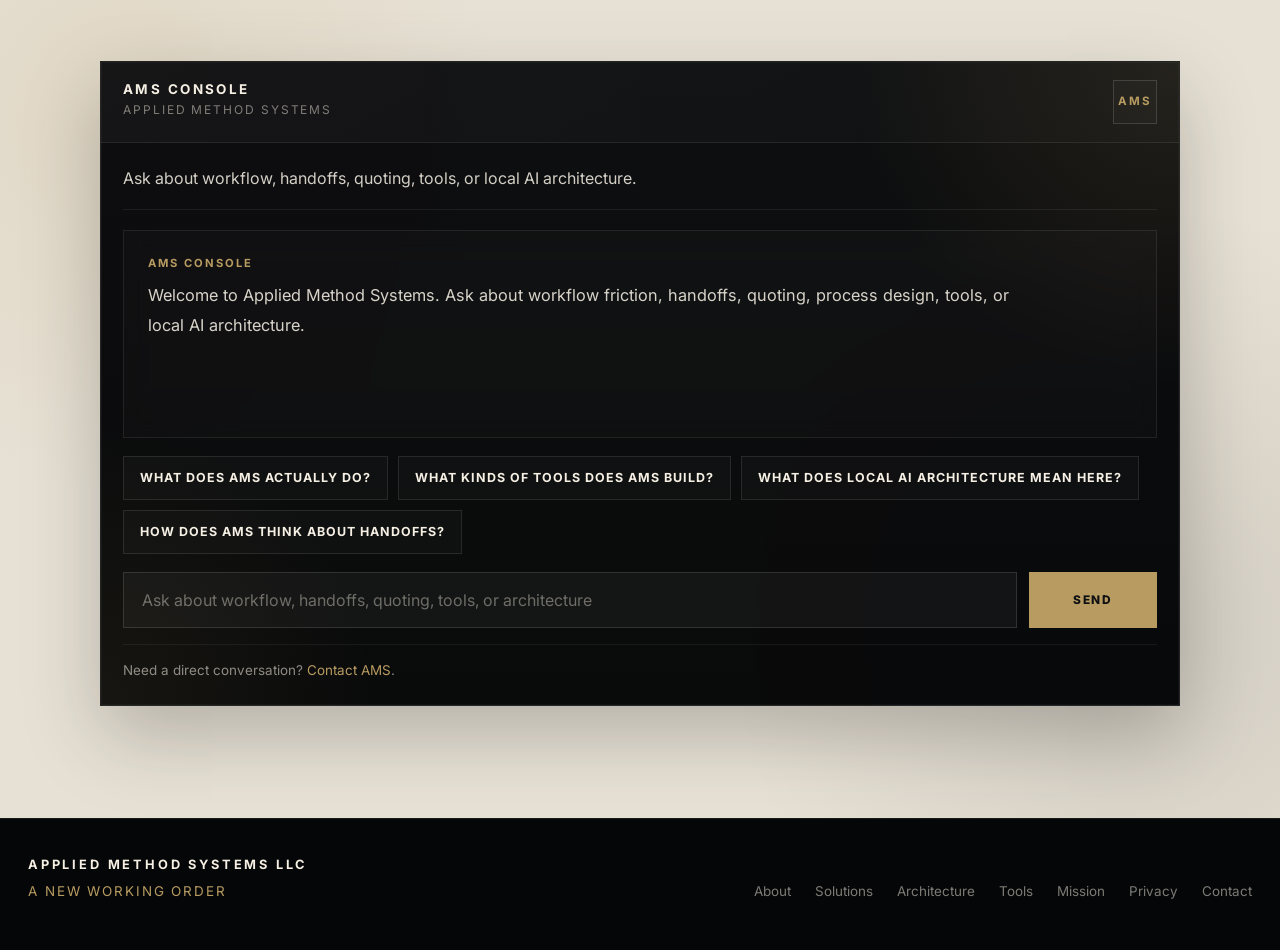
==== commit 236ca4a3: "Simplify AMS Console transcript to plain text inside main display" ====
--- a/index.html
+++ b/index.html
@@ -149,11 +149,9 @@
     }
 
     .console-transcript{
-      display:grid;
-      gap:14px;
       min-height:208px;
       max-height:300px;
-      padding:0;
+      padding:24px;
       overflow:auto;
       border:1px solid rgba(255,255,255,.08);
       background:rgba(255,255,255,.02);
@@ -161,19 +159,21 @@
     }
 
     .console-message{
-      max-width:88%;
-      margin:18px;
-      border:1px solid rgba(255,255,255,.09);
-      border-left:2px solid rgba(184,155,97,.46);
-      padding:16px 18px;
-      background:rgba(255,255,255,.025);
+      max-width:none;
+      margin:0;
+      padding:0;
+      border:none;
+      background:transparent;
+    }
+
+    .console-message + .console-message{
+      margin-top:22px;
+      padding-top:18px;
+      border-top:1px solid rgba(255,255,255,.08);
     }
 
     .console-message-user{
-      justify-self:end;
-      border-left:1px solid rgba(255,255,255,.09);
-      border-right:2px solid rgba(184,155,97,.42);
-      background:rgba(184,155,97,.09);
+      justify-self:auto;
     }
 
     .console-role{
@@ -187,8 +187,10 @@
 
     .console-message p{
       margin:0;
-      line-height:1.76;
+      line-height:1.82;
       color:rgba(245,239,228,.88);
+      font-size:1.02rem;
+      max-width:54rem;
     }
 
     .console-prompt-grid{
@@ -300,6 +302,14 @@
 
       .console-header{
         gap:14px;
+      }
+
+      .console-transcript{
+        padding:18px;
+      }
+
+      .console-message p{
+        font-size:.96rem;
       }
 
       .console-prompt-grid,
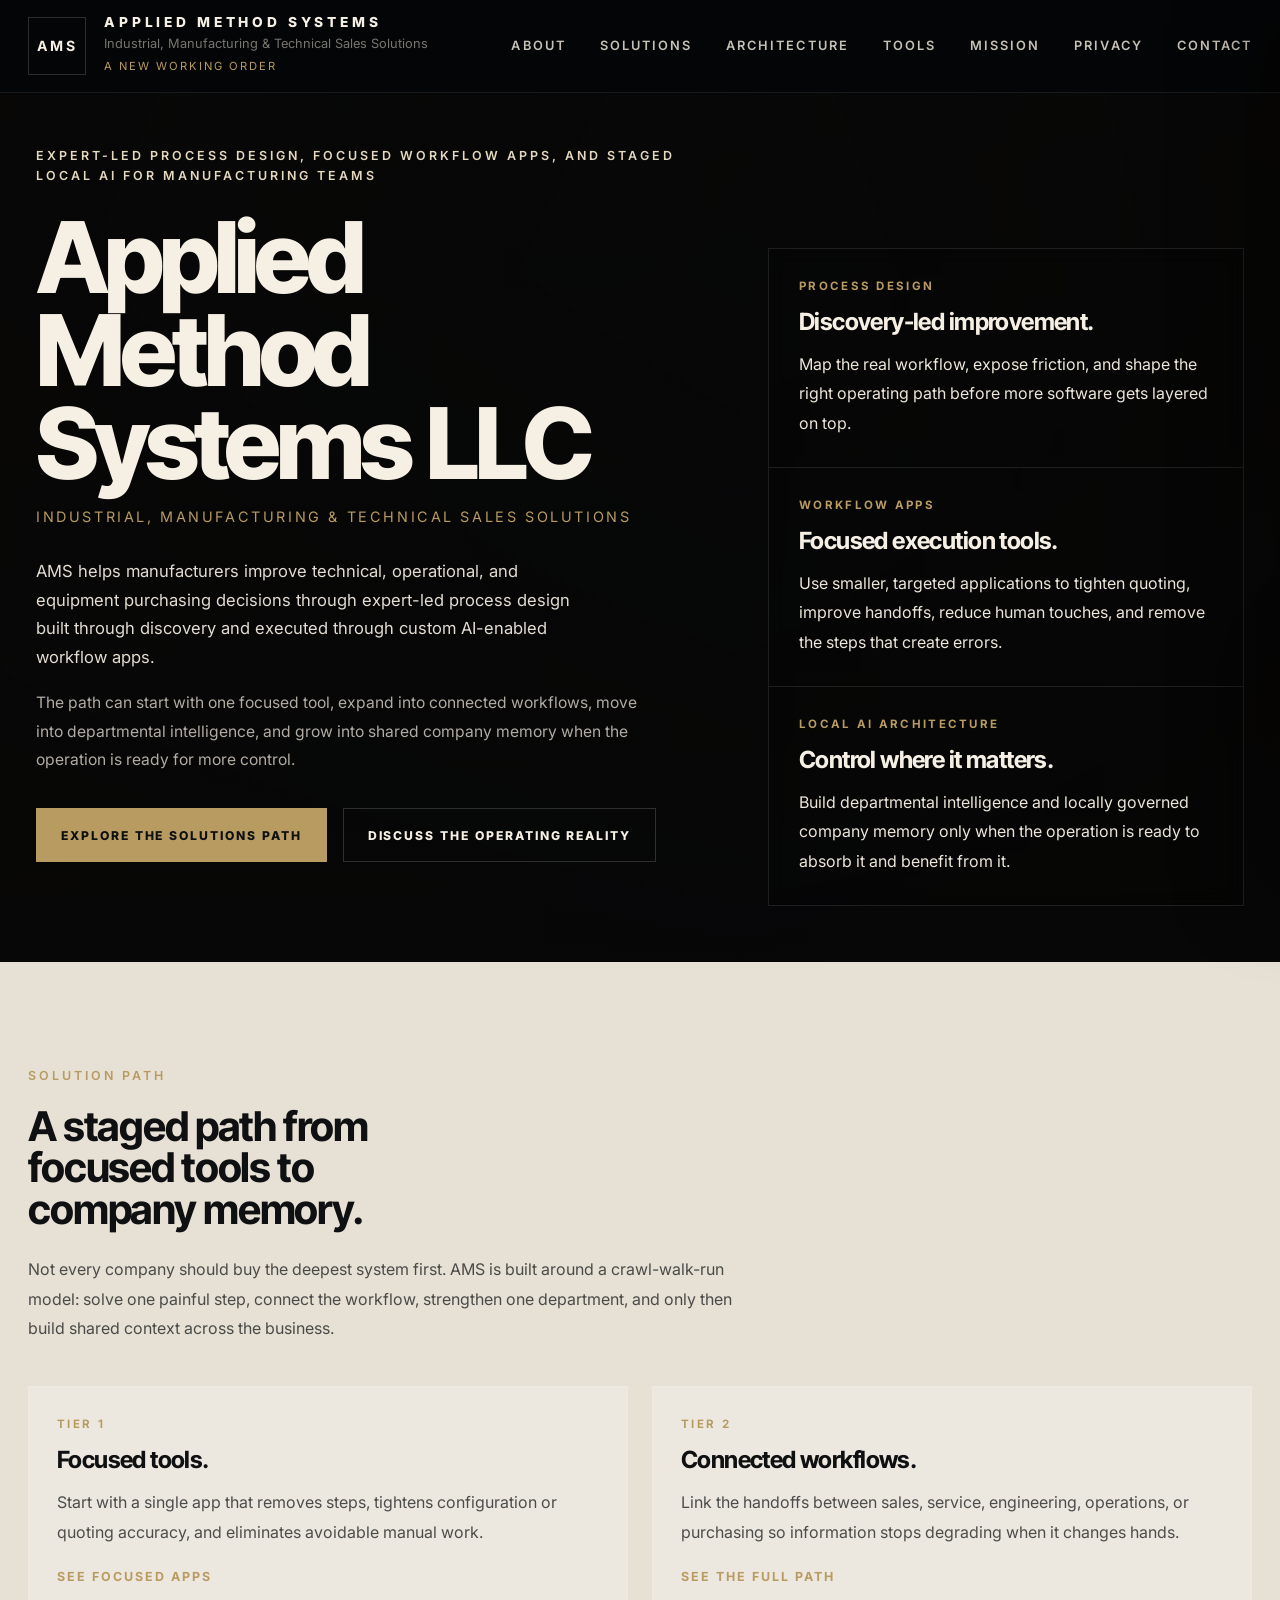
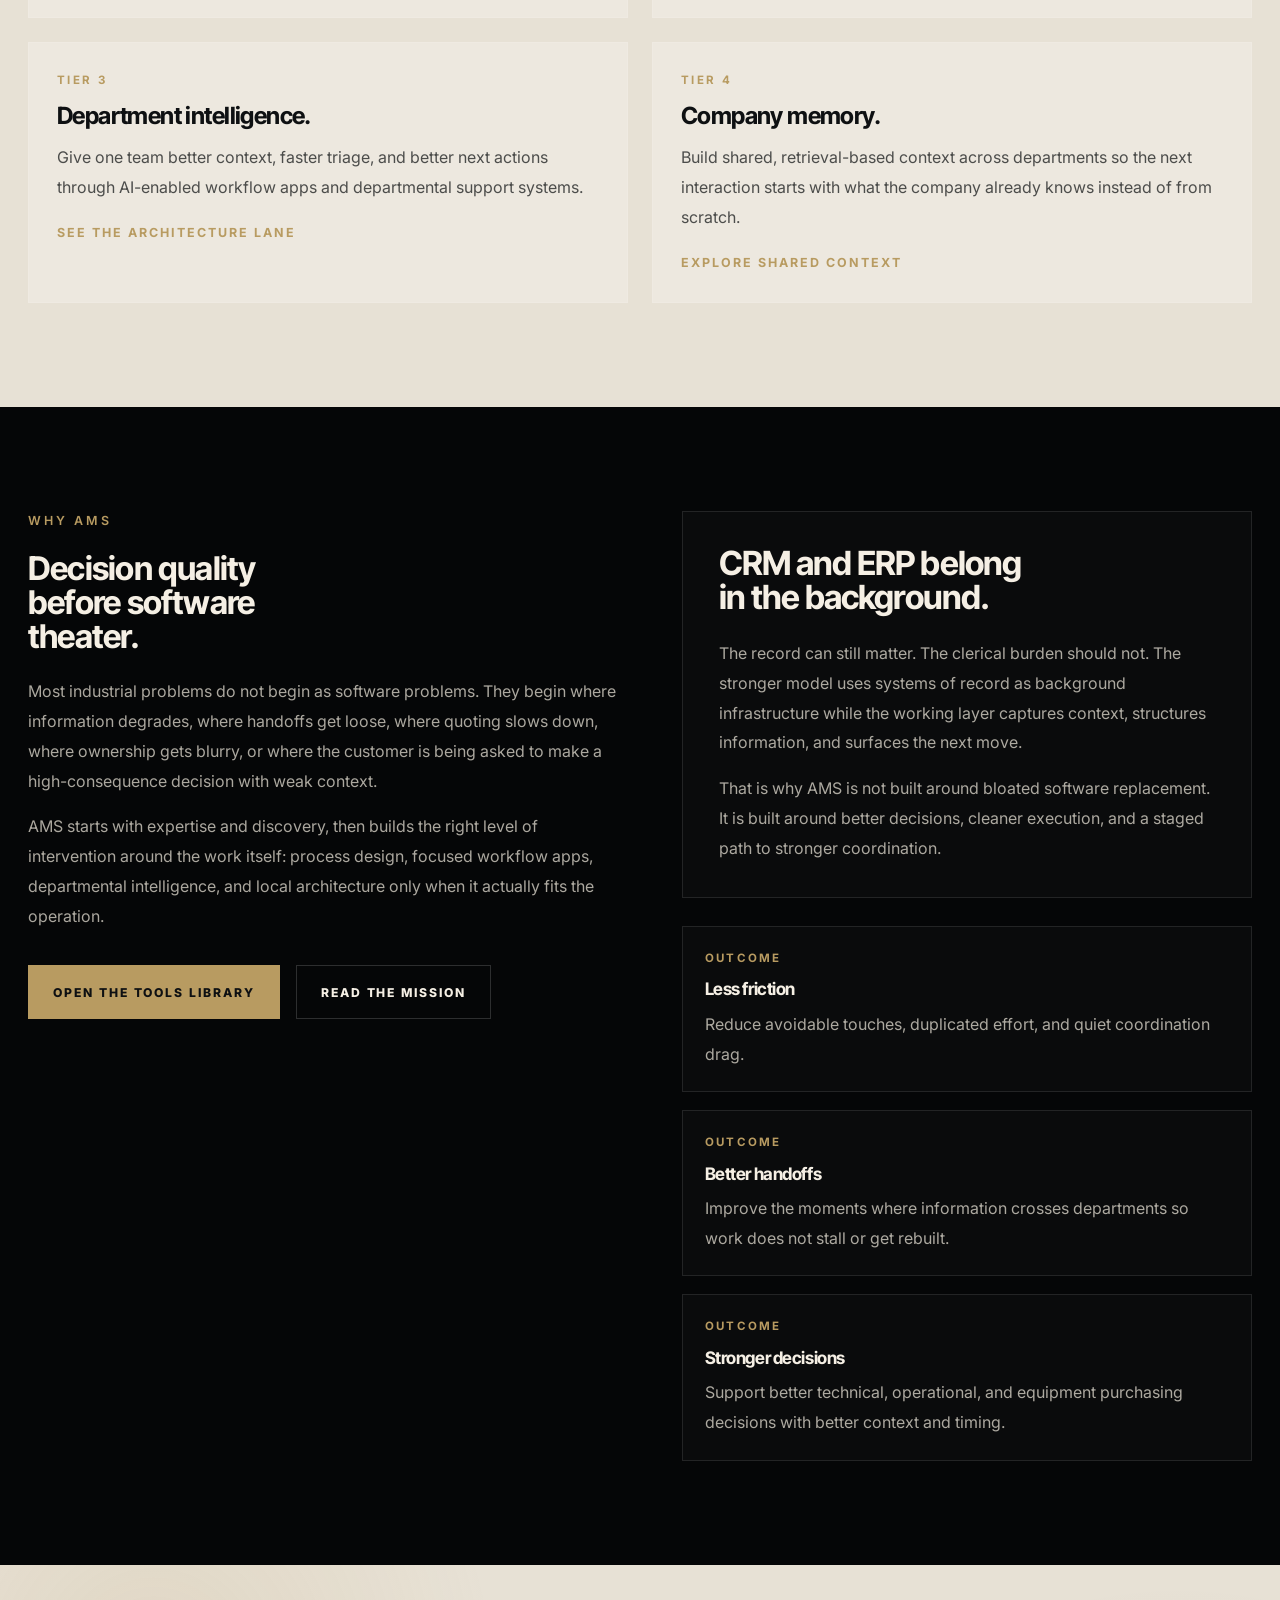
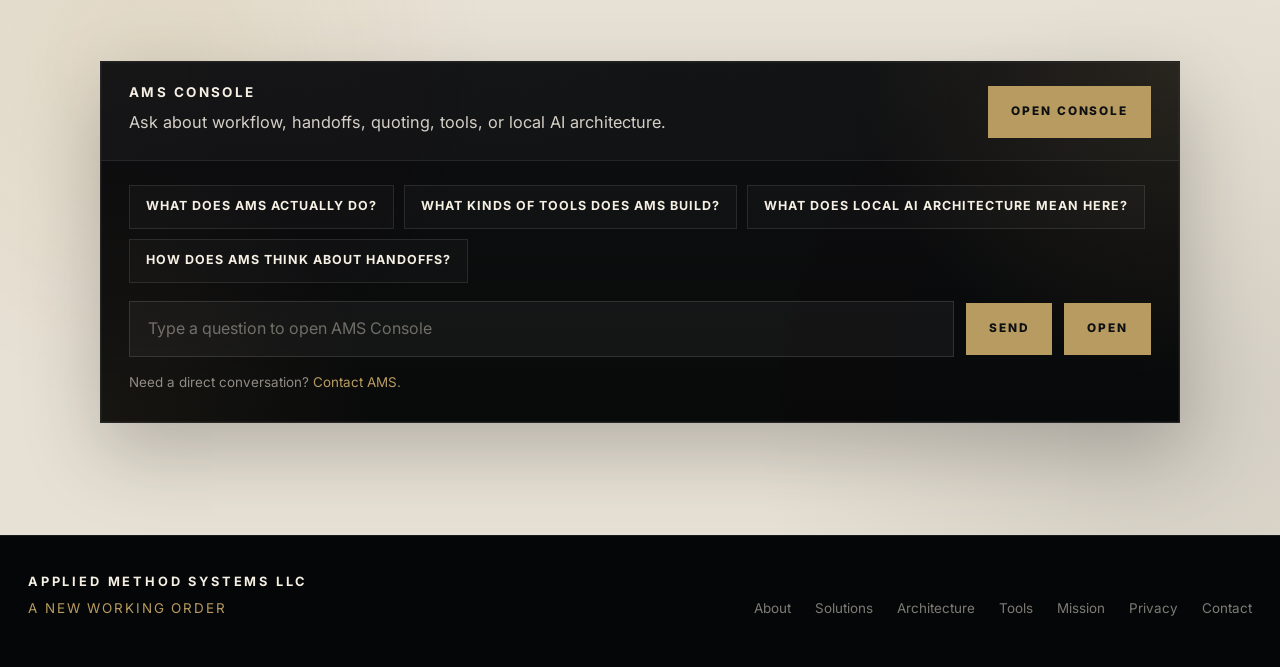
==== commit 1561347e: "Redesign AMS Console as premium launcher panel with right-side conversation drawer" ====
--- a/index.html
+++ b/index.html
@@ -38,7 +38,7 @@
       content:"";
       position:absolute;
       inset:0;
-      background:radial-gradient(circle at 10% 18%, rgba(184,155,97,.14), transparent 28%), radial-gradient(circle at 90% 78%, rgba(14,16,18,.1), transparent 32%);
+      background:radial-gradient(circle at 12% 18%, rgba(184,155,97,.14), transparent 28%), radial-gradient(circle at 92% 78%, rgba(14,16,18,.1), transparent 34%);
       pointer-events:none;
     }
 
@@ -52,7 +52,7 @@
       margin:0 auto;
     }
 
-    .console-window{
+    .console-launch{
       position:relative;
       overflow:hidden;
       border:1px solid rgba(255,255,255,.1);
@@ -61,43 +61,48 @@
       box-shadow:0 0 0 1px rgba(255,255,255,.03) inset,0 30px 74px rgba(0,0,0,.22);
     }
 
-    .console-window::before{
+    .console-launch::before{
       content:"";
       position:absolute;
       inset:0;
       background-image:linear-gradient(rgba(255,255,255,.028) 1px, transparent 1px), linear-gradient(90deg, rgba(255,255,255,.028) 1px, transparent 1px);
       background-size:42px 42px;
       opacity:.22;
-      mask-image:linear-gradient(180deg, rgba(0,0,0,.6), transparent 84%);
+      mask-image:linear-gradient(180deg, rgba(0,0,0,.72), transparent 86%);
       pointer-events:none;
     }
 
-    .console-window::after{
+    .console-launch::after{
       content:"";
       position:absolute;
       inset:0;
-      background:radial-gradient(circle at top right, rgba(184,155,97,.12), transparent 26%), radial-gradient(circle at bottom left, rgba(184,155,97,.08), transparent 22%);
+      background:radial-gradient(circle at top right, rgba(184,155,97,.14), transparent 28%), radial-gradient(circle at bottom left, rgba(184,155,97,.08), transparent 24%);
       pointer-events:none;
     }
 
-    .console-header{
+    .console-launch-head,
+    .console-launch-body{
       position:relative;
       z-index:1;
+    }
+
+    .console-launch-head{
       display:flex;
-      align-items:center;
+      align-items:flex-start;
       justify-content:space-between;
-      gap:20px;
-      padding:18px 22px;
+      gap:24px;
+      padding:24px 28px 22px;
       border-bottom:1px solid rgba(255,255,255,.08);
       background:linear-gradient(90deg, rgba(255,255,255,.03) 0%, rgba(255,255,255,.01) 100%);
     }
 
-    .console-header-copy{
-      display:grid;
-      gap:4px;
-    }
-
-    .console-header-copy strong{
+    .console-head-copy{
+      max-width:42rem;
+    }
+
+    .console-head-copy strong{
+      display:block;
+      margin-bottom:10px;
       font-size:.84rem;
       line-height:1;
       letter-spacing:.18em;
@@ -105,99 +110,43 @@
       color:var(--text-strong);
     }
 
-    .console-header-copy span{
-      font-size:.75rem;
+    .console-head-copy p{
+      margin:0;
+      color:rgba(245,239,228,.86);
+      font-size:1.02rem;
+      line-height:1.7;
+    }
+
+    .console-open-button,
+    .console-send-button{
+      min-height:52px;
+      padding:0 22px;
+      border:1px solid transparent;
+      background:var(--accent);
+      color:var(--text-dark);
+      font-size:.74rem;
+      font-weight:800;
       letter-spacing:.16em;
       text-transform:uppercase;
-      color:rgba(236,230,218,.5);
-    }
-
-    .console-header-mark{
-      display:inline-flex;
-      align-items:center;
-      justify-content:center;
-      width:44px;
-      height:44px;
-      border:1px solid rgba(255,255,255,.14);
-      color:var(--accent);
-      font-size:.72rem;
-      font-weight:700;
-      letter-spacing:.2em;
-      text-transform:uppercase;
-      flex-shrink:0;
-      background:rgba(255,255,255,.02);
-    }
-
-    .console-body{
-      position:relative;
-      z-index:1;
-      padding:22px;
-    }
-
-    .console-intro{
-      margin-bottom:20px;
-      padding-bottom:18px;
-      border-bottom:1px solid rgba(255,255,255,.07);
-    }
-
-    .console-intro p{
-      margin:0;
-      max-width:46rem;
-      color:rgba(245,239,228,.86);
-      font-size:1rem;
-      line-height:1.68;
-    }
-
-    .console-transcript{
-      min-height:208px;
-      max-height:300px;
-      padding:24px;
-      overflow:auto;
-      border:1px solid rgba(255,255,255,.08);
-      background:rgba(255,255,255,.02);
-      backdrop-filter:blur(10px);
-    }
-
-    .console-message{
-      max-width:none;
-      margin:0;
-      padding:0;
-      border:none;
-      background:transparent;
-    }
-
-    .console-message + .console-message{
-      margin-top:22px;
-      padding-top:18px;
-      border-top:1px solid rgba(255,255,255,.08);
-    }
-
-    .console-message-user{
-      justify-self:auto;
-    }
-
-    .console-role{
-      margin-bottom:8px;
-      font-size:.7rem;
-      font-weight:700;
-      letter-spacing:.18em;
-      text-transform:uppercase;
-      color:var(--accent);
-    }
-
-    .console-message p{
-      margin:0;
-      line-height:1.82;
-      color:rgba(245,239,228,.88);
-      font-size:1.02rem;
-      max-width:54rem;
+      white-space:nowrap;
+    }
+
+    .console-open-button:hover,
+    .console-open-button:focus-visible,
+    .console-send-button:hover,
+    .console-send-button:focus-visible{
+      background:var(--accent-soft);
+    }
+
+    .console-launch-body{
+      padding:24px 28px 28px;
     }
 
     .console-prompt-grid{
       display:flex;
       flex-wrap:wrap;
       gap:10px;
-      padding:18px 0 0;
+      margin-bottom:18px;
     }
 
     .console-prompt{
@@ -222,14 +171,15 @@
       transform:translateY(-1px);
     }
 
-    .console-input{
+    .console-launch-form{
       display:grid;
-      grid-template-columns:minmax(0,1fr) 128px;
+      grid-template-columns:minmax(0,1fr) auto auto;
       gap:12px;
-      padding-top:18px;
-    }
-
-    .console-input input{
+      align-items:center;
+    }
+
+    .console-launch-form input,
+    .console-drawer-form input{
       width:100%;
       min-height:56px;
       padding:0 18px;
@@ -238,38 +188,177 @@
       color:var(--text-strong);
     }
 
-    .console-input input::placeholder{
+    .console-launch-form input::placeholder,
+    .console-drawer-form input::placeholder{
       color:rgba(236,230,218,.42);
     }
 
-    .console-input button{
-      min-height:56px;
-      padding:0 20px;
-      border:1px solid transparent;
-      background:var(--accent);
-      color:var(--text-dark);
+    .console-launch-note,
+    .console-drawer-note{
+      margin-top:14px;
+      color:rgba(236,230,218,.58);
+      font-size:.84rem;
+      line-height:1.72;
+    }
+
+    .console-launch-note a,
+    .console-drawer-note a{
+      color:var(--accent);
+    }
+
+    body.console-drawer-open{
+      overflow:hidden;
+    }
+
+    .console-drawer-backdrop{
+      position:fixed;
+      inset:0;
+      z-index:90;
+      background:rgba(0,0,0,.5);
+      backdrop-filter:blur(6px);
+      opacity:0;
+      pointer-events:none;
+      transition:opacity .24s ease;
+    }
+
+    .console-drawer-backdrop.is-open{
+      opacity:1;
+      pointer-events:auto;
+    }
+
+    .console-drawer{
+      position:fixed;
+      top:0;
+      right:0;
+      z-index:100;
+      display:flex;
+      flex-direction:column;
+      width:min(520px,100vw);
+      height:100dvh;
+      border-left:1px solid rgba(255,255,255,.1);
+      background:linear-gradient(180deg, rgba(10,11,13,.995) 0%, rgba(5,6,7,.995) 100%);
+      color:var(--text-strong);
+      box-shadow:-28px 0 72px rgba(0,0,0,.34);
+      transform:translateX(100%);
+      transition:transform .28s ease;
+    }
+
+    .console-drawer.is-open{
+      transform:translateX(0);
+    }
+
+    .console-drawer::before{
+      content:"";
+      position:absolute;
+      inset:0;
+      background-image:linear-gradient(rgba(255,255,255,.024) 1px, transparent 1px), linear-gradient(90deg, rgba(255,255,255,.024) 1px, transparent 1px);
+      background-size:34px 34px;
+      opacity:.2;
+      pointer-events:none;
+    }
+
+    .console-drawer-header,
+    .console-drawer-body,
+    .console-drawer-footer{
+      position:relative;
+      z-index:1;
+      padding-left:24px;
+      padding-right:24px;
+    }
+
+    .console-drawer-header{
+      display:flex;
+      align-items:flex-start;
+      justify-content:space-between;
+      gap:18px;
+      padding-top:24px;
+      padding-bottom:20px;
+      border-bottom:1px solid rgba(255,255,255,.08);
+    }
+
+    .console-drawer-copy strong{
+      display:block;
+      margin-bottom:8px;
+      font-size:.84rem;
+      line-height:1;
+      letter-spacing:.18em;
+      text-transform:uppercase;
+      color:var(--text-strong);
+    }
+
+    .console-drawer-copy span{
+      color:rgba(236,230,218,.54);
+      font-size:.78rem;
+      letter-spacing:.16em;
+      text-transform:uppercase;
+    }
+
+    .console-drawer-close{
+      min-width:44px;
+      min-height:44px;
+      padding:0 14px;
+      border:1px solid rgba(255,255,255,.12);
+      background:rgba(255,255,255,.02);
+      color:var(--text-strong);
       font-size:.74rem;
       font-weight:800;
       letter-spacing:.16em;
       text-transform:uppercase;
     }
 
-    .console-input button:hover,
-    .console-input button:focus-visible{
-      background:var(--accent-soft);
-    }
-
-    .console-note{
-      padding-top:14px;
-      margin-top:16px;
-      border-top:1px solid rgba(255,255,255,.06);
-      color:rgba(236,230,218,.58);
-      font-size:.84rem;
-      line-height:1.72;
-    }
-
-    .console-note a{
-      color:var(--accent);
+    .console-drawer-body{
+      flex:1 1 auto;
+      padding-top:22px;
+      padding-bottom:22px;
+      overflow:hidden;
+    }
+
+    .console-transcript{
+      height:100%;
+      overflow:auto;
+      border:1px solid rgba(255,255,255,.08);
+      background:rgba(255,255,255,.02);
+      padding:22px;
+    }
+
+    .console-thread{
+      display:grid;
+      gap:14px;
+      min-height:100%;
+      align-content:start;
+    }
+
+    .console-message{
+      max-width:84%;
+      padding:15px 17px;
+      border:1px solid rgba(255,255,255,.09);
+      line-height:1.76;
+      color:rgba(245,239,228,.9);
+    }
+
+    .console-message-assistant{
+      justify-self:start;
+      background:rgba(255,255,255,.03);
+    }
+
+    .console-message-user{
+      justify-self:end;
+      background:rgba(184,155,97,.12);
+      border-color:rgba(184,155,97,.22);
+    }
+
+    .console-drawer-footer{
+      padding-top:18px;
+      padding-bottom:24px;
+      border-top:1px solid rgba(255,255,255,.08);
+      background:rgba(5,6,7,.88);
+    }
+
+    .console-drawer-form{
+      display:grid;
+      grid-template-columns:minmax(0,1fr) auto;
+      gap:12px;
+      align-items:center;
     }
 
     @media (max-width:1180px){
@@ -277,7 +366,10 @@
     }
 
     @media (max-width:920px){
+      .console-launch-form{grid-template-columns:1fr}
       .console-prompt-grid{display:grid;grid-template-columns:1fr 1fr}
+      .console-open-button,
+      .console-send-button{width:100%}
     }
 
     @media (max-width:720px){
@@ -294,37 +386,26 @@
         padding-bottom:92px;
       }
 
-      .console-header,
-      .console-body{
+      .console-launch-head,
+      .console-launch-body,
+      .console-drawer-header,
+      .console-drawer-body,
+      .console-drawer-footer{
         padding-left:16px;
         padding-right:16px;
       }
 
-      .console-header{
-        gap:14px;
+      .console-launch-head{
+        flex-direction:column;
+        align-items:stretch;
       }
 
-      .console-transcript{
-        padding:18px;
-      }
-
-      .console-message p{
-        font-size:.96rem;
-      }
-
       .console-prompt-grid,
-      .console-input{
-        grid-template-columns:1fr;
-      }
-
-      .console-prompt{
-        width:100%;
-        justify-content:flex-start;
-      }
-
-      .console-input button{
-        width:100%;
-      }
+      .console-drawer-form{grid-template-columns:1fr}
+      .console-prompt{width:100%}
+      .console-message{max-width:90%}
+      .console-transcript{padding:16px}
+      .console-drawer{width:100vw}
     }
   </style>
 </head>
@@ -473,41 +554,57 @@
 
     <section class="section-light section-console">
       <div class="container console-shell">
-        <div class="console-window" data-console-window>
-          <div class="console-header">
-            <div class="console-header-copy">
+        <div class="console-launch">
+          <div class="console-launch-head">
+            <div class="console-head-copy">
               <strong>AMS Console</strong>
-              <span>Applied Method Systems</span>
-            </div>
-            <div class="console-header-mark">AMS</div>
-          </div>
-          <div class="console-body">
-            <div class="console-intro">
               <p>Ask about workflow, handoffs, quoting, tools, or local AI architecture.</p>
             </div>
-            <div class="console-transcript" id="ams-console-output" aria-live="polite">
-              <div class="console-message console-message-assistant">
-                <div class="console-role">AMS Console</div>
-                <p>Welcome to Applied Method Systems. Ask about workflow friction, handoffs, quoting, process design, tools, or local AI architecture.</p>
-              </div>
-            </div>
+            <button class="console-open-button" type="button" data-console-open>Open Console</button>
+          </div>
+          <div class="console-launch-body">
             <div class="console-prompt-grid">
               <button class="console-prompt" type="button" data-console-prompt="ams">What does AMS actually do?</button>
               <button class="console-prompt" type="button" data-console-prompt="tools">What kinds of tools does AMS build?</button>
               <button class="console-prompt" type="button" data-console-prompt="architecture">What does local AI architecture mean here?</button>
               <button class="console-prompt" type="button" data-console-prompt="handoffs">How does AMS think about handoffs?</button>
             </div>
-            <form class="console-input" id="ams-console-form">
-              <label class="sr-only" for="ams-console-field">Ask AMS Console a question</label>
-              <input id="ams-console-field" name="message" type="text" autocomplete="off" placeholder="Ask about workflow, handoffs, quoting, tools, or architecture" />
-              <button type="submit">Send</button>
+            <form class="console-launch-form" id="ams-console-launch-form">
+              <label class="sr-only" for="ams-console-launch-field">Ask AMS Console a question</label>
+              <input id="ams-console-launch-field" name="message" type="text" autocomplete="off" placeholder="Type a question to open AMS Console" />
+              <button class="console-send-button" type="submit">Send</button>
+              <button class="console-open-button" type="button" data-console-open>Open</button>
             </form>
-            <div class="console-note">Need a direct conversation? <a href="contact.html">Contact AMS</a>.</div>
+            <div class="console-launch-note">Need a direct conversation? <a href="contact.html">Contact AMS</a>.</div>
           </div>
         </div>
       </div>
     </section>
   </main>
+
+  <div class="console-drawer-backdrop" id="ams-console-backdrop"></div>
+  <aside class="console-drawer" id="ams-console-drawer" aria-hidden="true">
+    <div class="console-drawer-header">
+      <div class="console-drawer-copy">
+        <strong>AMS Console</strong>
+        <span>Applied Method Systems</span>
+      </div>
+      <button class="console-drawer-close" type="button" data-console-close>Close</button>
+    </div>
+    <div class="console-drawer-body">
+      <div class="console-transcript" id="ams-console-output" aria-live="polite">
+        <div class="console-thread" id="ams-console-thread"></div>
+      </div>
+    </div>
+    <div class="console-drawer-footer">
+      <form class="console-drawer-form" id="ams-console-drawer-form">
+        <label class="sr-only" for="ams-console-drawer-field">Continue the AMS Console conversation</label>
+        <input id="ams-console-drawer-field" name="message" type="text" autocomplete="off" placeholder="Ask the next question" />
+        <button class="console-send-button" type="submit">Send</button>
+      </form>
+      <div class="console-drawer-note">Need a direct conversation? <a href="contact.html">Contact AMS</a>.</div>
+    </div>
+  </aside>
 
   <footer class="site-footer">
     <div class="container footer-shell">
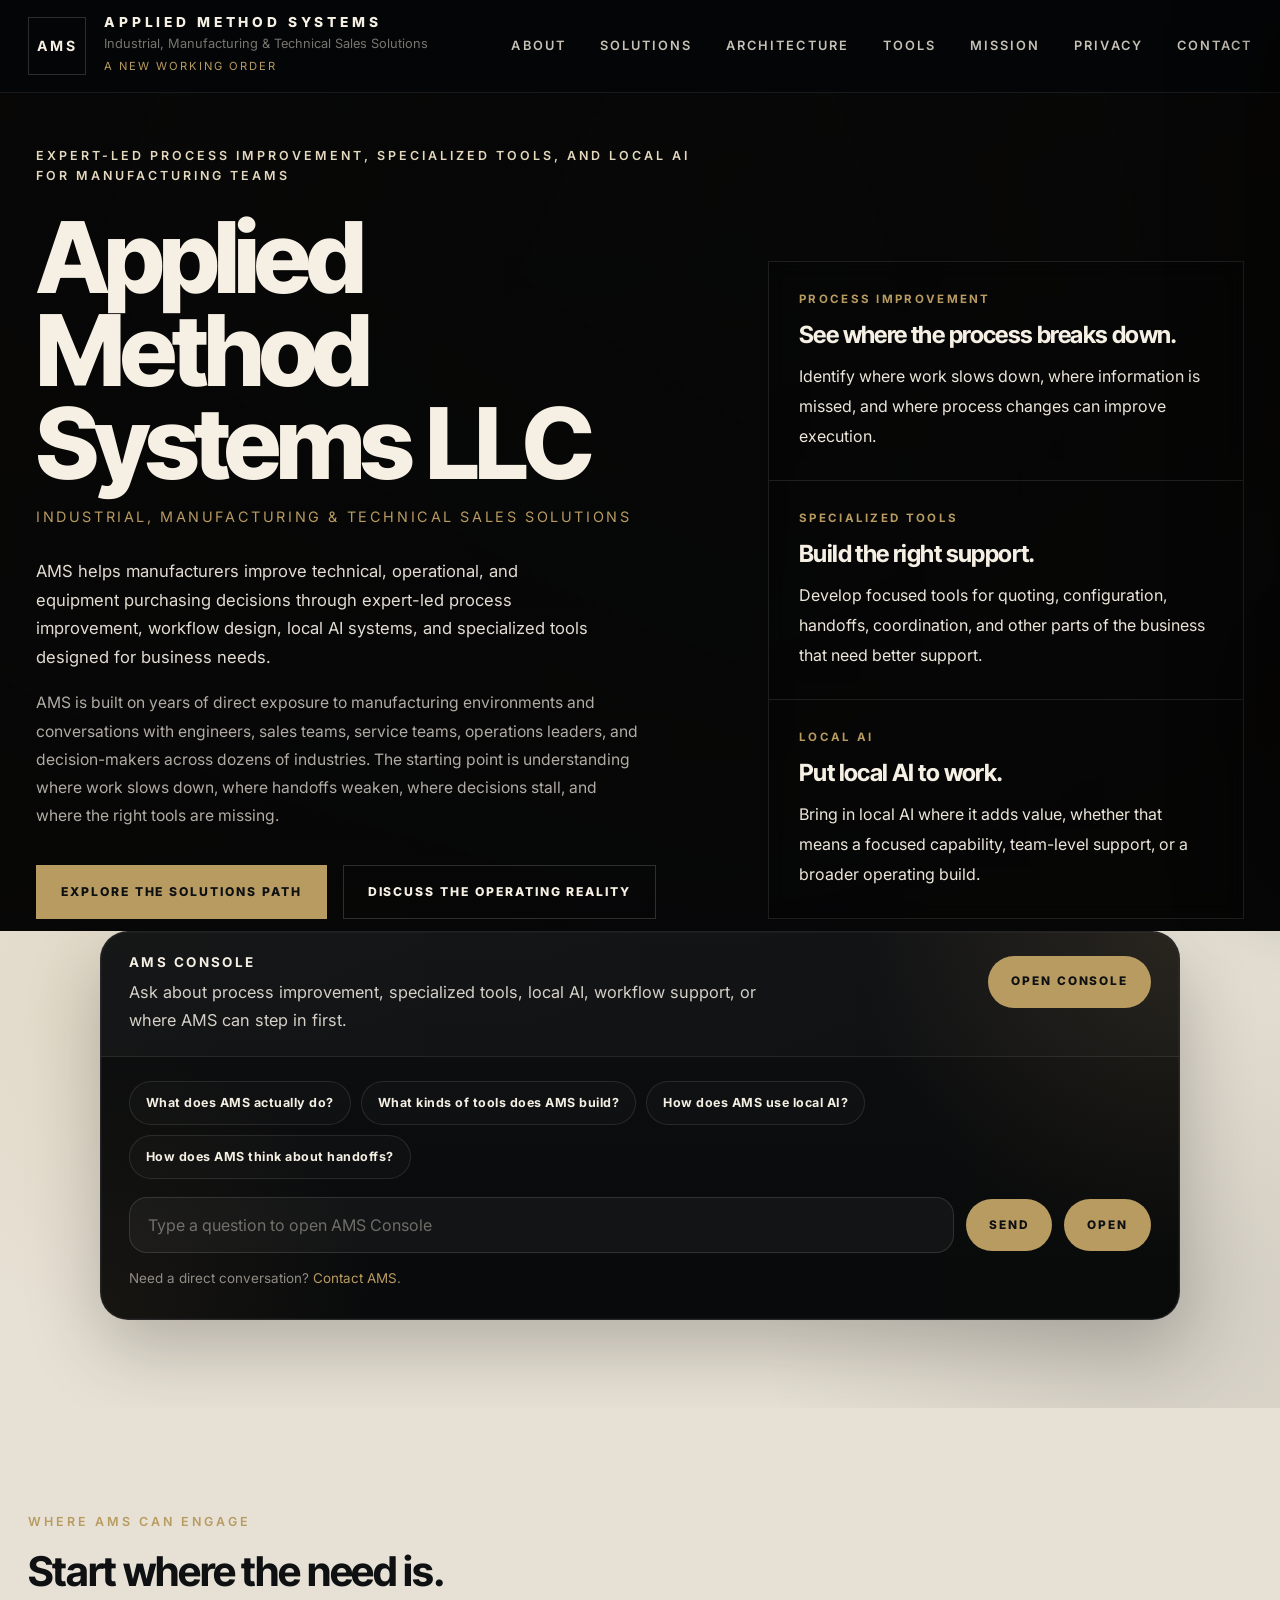
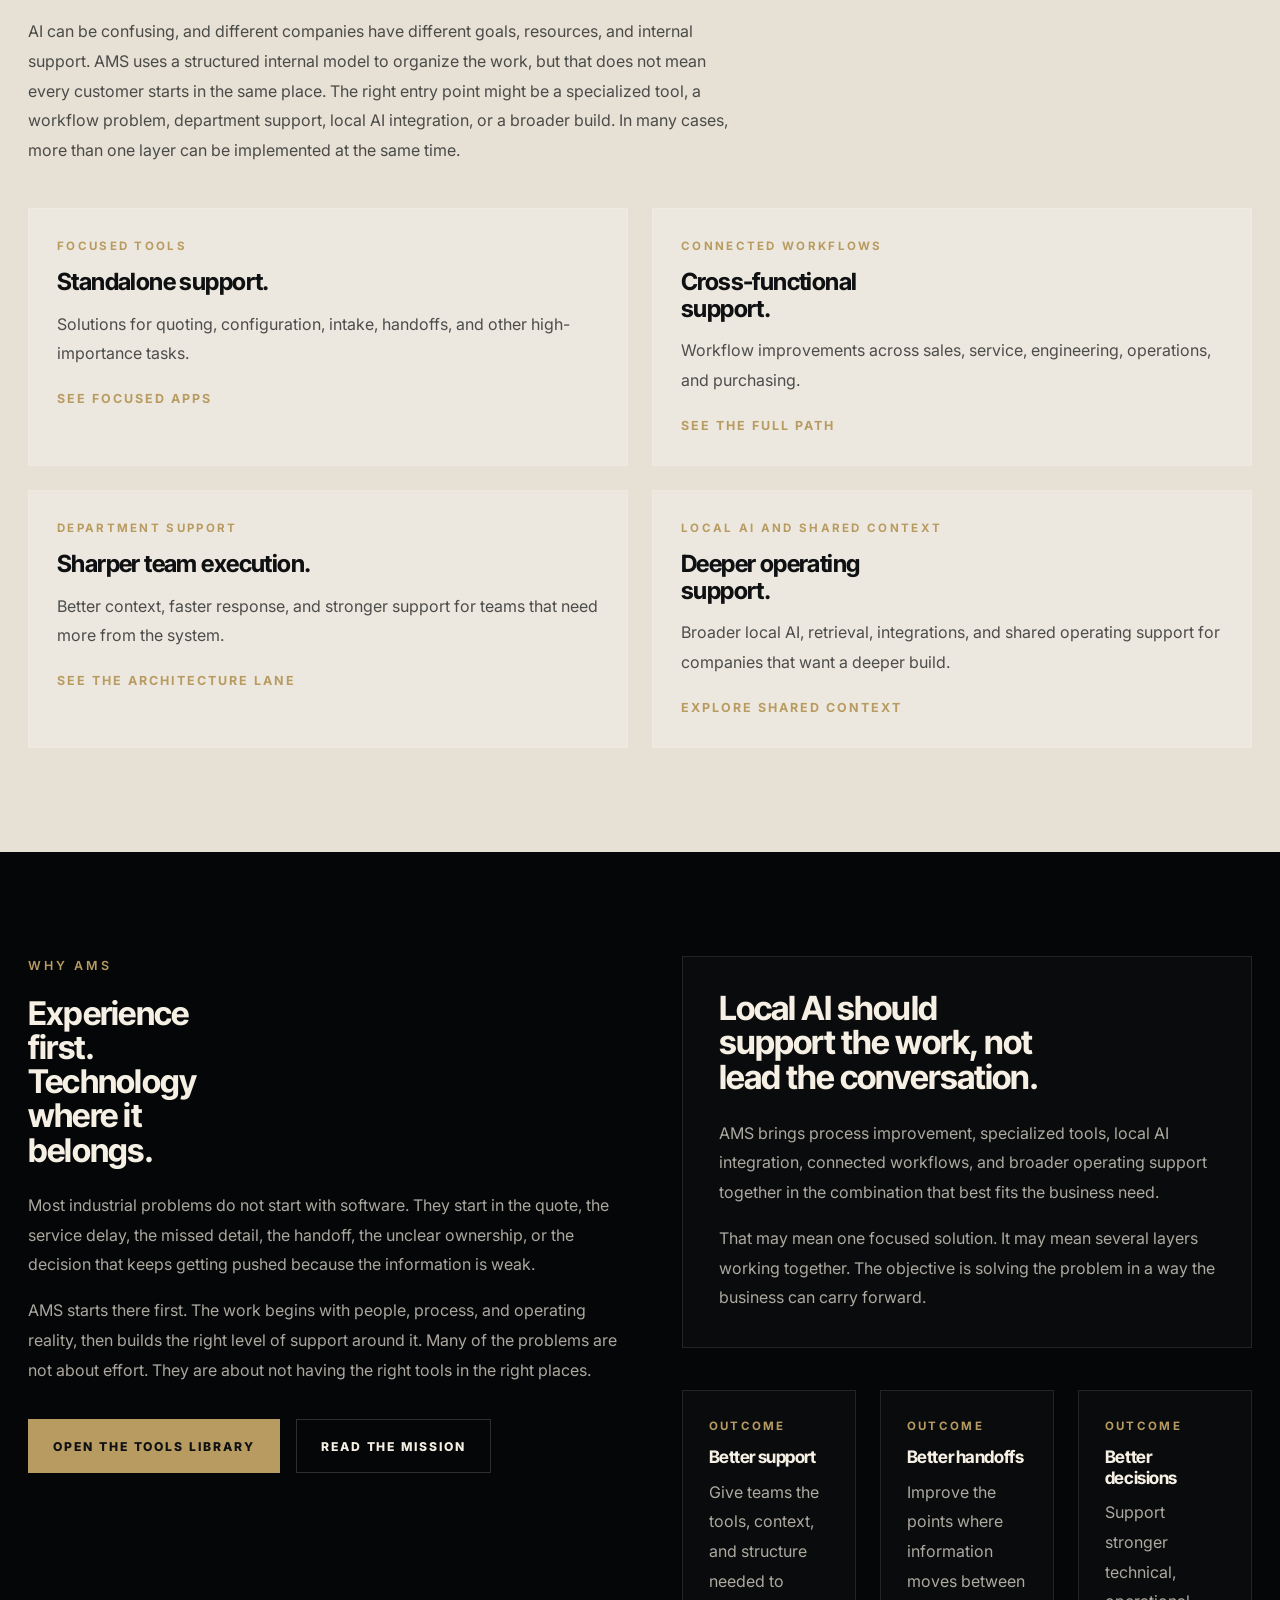
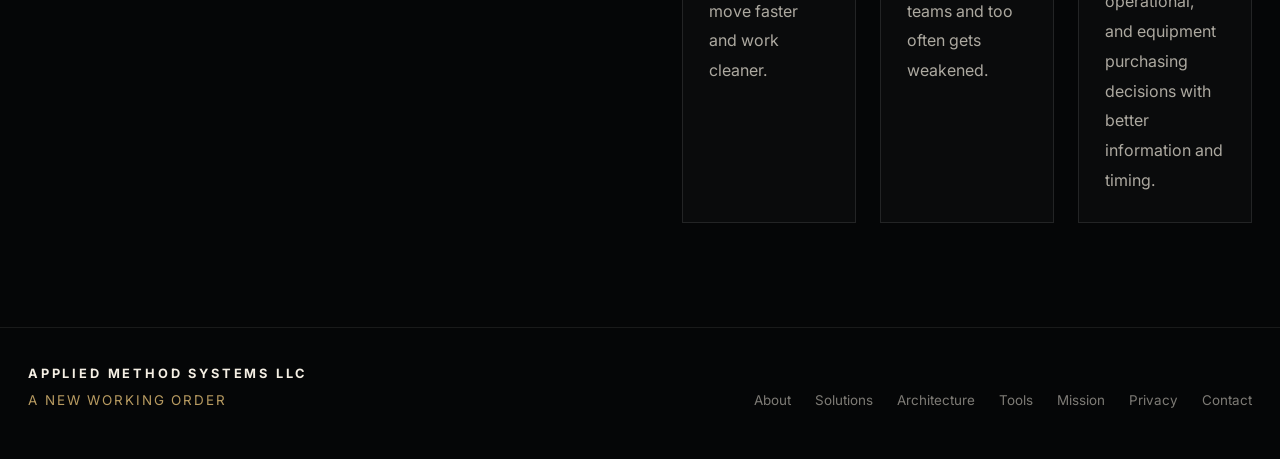
==== commit 89881a30: "Refine homepage positioning, move AMS Console higher, and update customer-facing copy" ====
--- a/index.html
+++ b/index.html
@@ -4,7 +4,7 @@
   <meta charset="UTF-8" />
   <meta name="viewport" content="width=device-width, initial-scale=1.0" />
   <title>Applied Method Systems LLC | Industrial, Manufacturing &amp; Technical Sales Solutions</title>
-  <meta name="description" content="Applied Method Systems helps manufacturers improve technical, operational, and equipment purchasing decisions through expert-led process design, focused AI-enabled workflow apps, departmental intelligence, and staged local AI architecture." />
+  <meta name="description" content="Applied Method Systems helps manufacturers improve technical, operational, and equipment purchasing decisions through expert-led process improvement, specialized tools, and local AI systems." />
   <meta name="theme-color" content="#050607" />
   <link rel="preconnect" href="https://fonts.googleapis.com" />
   <link rel="preconnect" href="https://fonts.gstatic.com" crossorigin />
@@ -15,7 +15,7 @@
   <style>
     .tier-grid,.flow-grid,.tool-grid-2x2{display:grid;gap:24px;margin-top:42px}
     .tier-grid,.tool-grid-2x2{grid-template-columns:repeat(2,minmax(0,1fr))}
-    .flow-grid{grid-template-columns:repeat(4,minmax(0,1fr))}
+    .flow-grid{grid-template-columns:repeat(3,minmax(0,1fr))}
     .flow-grid .mini-card{padding:26px}
     .flow-grid .mini-card h3{max-width:none}
 
@@ -34,6 +34,12 @@
       padding-bottom:112px;
     }
 
+    .featured-console{
+      margin-top:-44px;
+      padding-top:0;
+      padding-bottom:88px;
+    }
+
     .section-console::before{
       content:"";
       position:absolute;
@@ -56,6 +62,7 @@
       position:relative;
       overflow:hidden;
       border:1px solid rgba(255,255,255,.1);
+      border-radius:28px;
       background:linear-gradient(180deg, rgba(10,11,13,.985) 0%, rgba(5,6,7,.985) 100%);
       color:var(--text-strong);
       box-shadow:0 0 0 1px rgba(255,255,255,.03) inset,0 30px 74px rgba(0,0,0,.22);
@@ -122,6 +129,7 @@
       min-height:52px;
       padding:0 22px;
       border:1px solid transparent;
+      border-radius:999px;
       background:var(--accent);
       color:var(--text-dark);
       font-size:.74rem;
@@ -138,6 +146,12 @@
       background:var(--accent-soft);
     }
 
+    .console-open-button:disabled,
+    .console-send-button:disabled{
+      opacity:.6;
+      cursor:not-allowed;
+    }
+
     .console-launch-body{
       padding:24px 28px 28px;
     }
@@ -153,14 +167,14 @@
       min-height:44px;
       padding:0 16px;
       border:1px solid rgba(255,255,255,.1);
+      border-radius:999px;
       background:rgba(255,255,255,.02);
       color:var(--text-strong);
       text-align:left;
       font-size:.78rem;
       font-weight:700;
       line-height:1.2;
-      letter-spacing:.08em;
-      text-transform:uppercase;
+      letter-spacing:.04em;
       transition:border-color .18s ease, background .18s ease, transform .18s ease;
     }
 
@@ -184,6 +198,7 @@
       min-height:56px;
       padding:0 18px;
       border:1px solid rgba(255,255,255,.12);
+      border-radius:18px;
       background:rgba(255,255,255,.04);
       color:var(--text-strong);
     }
@@ -191,6 +206,12 @@
     .console-launch-form input::placeholder,
     .console-drawer-form input::placeholder{
       color:rgba(236,230,218,.42);
+    }
+
+    .console-launch-form input:disabled,
+    .console-drawer-form input:disabled{
+      opacity:.6;
+      cursor:not-allowed;
     }
 
     .console-launch-note,
@@ -298,6 +319,7 @@
       min-height:44px;
       padding:0 14px;
       border:1px solid rgba(255,255,255,.12);
+      border-radius:999px;
       background:rgba(255,255,255,.02);
       color:var(--text-strong);
       font-size:.74rem;
@@ -317,6 +339,7 @@
       height:100%;
       overflow:auto;
       border:1px solid rgba(255,255,255,.08);
+      border-radius:24px;
       background:rgba(255,255,255,.02);
       padding:22px;
     }
@@ -332,6 +355,7 @@
       max-width:84%;
       padding:15px 17px;
       border:1px solid rgba(255,255,255,.09);
+      border-radius:22px;
       line-height:1.76;
       color:rgba(245,239,228,.9);
     }
@@ -345,6 +369,11 @@
       justify-self:end;
       background:rgba(184,155,97,.12);
       border-color:rgba(184,155,97,.22);
+    }
+
+    .console-message-loading{
+      border-style:dashed;
+      color:rgba(245,239,228,.78);
     }
 
     .console-drawer-footer{
@@ -366,6 +395,7 @@
     }
 
     @media (max-width:920px){
+      .featured-console{margin-top:-24px}
       .console-launch-form{grid-template-columns:1fr}
       .console-prompt-grid{display:grid;grid-template-columns:1fr 1fr}
       .console-open-button,
@@ -385,6 +415,8 @@
         padding-top:84px;
         padding-bottom:92px;
       }
+
+      .featured-console{margin-top:-14px;padding-bottom:72px}
 
       .console-launch-head,
       .console-launch-body,
@@ -446,11 +478,11 @@
       <div class="container hero-shell">
         <div class="hero-grid">
           <div class="hero-copy">
-            <div class="kicker">Expert-led process design, focused workflow apps, and staged local AI for manufacturing teams</div>
+            <div class="kicker">Expert-led process improvement, specialized tools, and local AI for manufacturing teams</div>
             <h1>Applied Method Systems LLC</h1>
             <div class="descriptor">Industrial, Manufacturing &amp; Technical Sales Solutions</div>
-            <p class="lead">AMS helps manufacturers improve technical, operational, and equipment purchasing decisions through expert-led process design built through discovery and executed through custom AI-enabled workflow apps.</p>
-            <p class="long-lead">The path can start with one focused tool, expand into connected workflows, move into departmental intelligence, and grow into shared company memory when the operation is ready for more control.</p>
+            <p class="lead">AMS helps manufacturers improve technical, operational, and equipment purchasing decisions through expert-led process improvement, workflow design, local AI systems, and specialized tools designed for business needs.</p>
+            <p class="long-lead">AMS is built on years of direct exposure to manufacturing environments and conversations with engineers, sales teams, service teams, operations leaders, and decision-makers across dozens of industries. The starting point is understanding where work slows down, where handoffs weaken, where decisions stall, and where the right tools are missing.</p>
             <div class="hero-actions">
               <a class="button" href="solutions.html">Explore the Solutions Path</a>
               <a class="button-secondary" href="contact.html">Discuss the Operating Reality</a>
@@ -458,107 +490,32 @@
           </div>
           <aside class="hero-facts" aria-label="Core capabilities">
             <div class="hero-fact">
-              <strong>Process design</strong>
-              <h2>Discovery-led improvement.</h2>
-              <p>Map the real workflow, expose friction, and shape the right operating path before more software gets layered on top.</p>
+              <strong>Process improvement</strong>
+              <h2>See where the process breaks down.</h2>
+              <p>Identify where work slows down, where information is missed, and where process changes can improve execution.</p>
             </div>
             <div class="hero-fact">
-              <strong>Workflow apps</strong>
-              <h3>Focused execution tools.</h3>
-              <p>Use smaller, targeted applications to tighten quoting, improve handoffs, reduce human touches, and remove the steps that create errors.</p>
+              <strong>Specialized tools</strong>
+              <h3>Build the right support.</h3>
+              <p>Develop focused tools for quoting, configuration, handoffs, coordination, and other parts of the business that need better support.</p>
             </div>
             <div class="hero-fact">
-              <strong>Local AI architecture</strong>
-              <h3>Control where it matters.</h3>
-              <p>Build departmental intelligence and locally governed company memory only when the operation is ready to absorb it and benefit from it.</p>
+              <strong>Local AI</strong>
+              <h3>Put local AI to work.</h3>
+              <p>Bring in local AI where it adds value, whether that means a focused capability, team-level support, or a broader operating build.</p>
             </div>
           </aside>
         </div>
       </div>
     </section>
 
-    <section class="section-stone">
-      <div class="container">
-        <div class="section-copy">
-          <div class="section-label">Solution path</div>
-          <h2 class="section-title">A staged path from focused tools to company memory.</h2>
-          <p>Not every company should buy the deepest system first. AMS is built around a crawl-walk-run model: solve one painful step, connect the workflow, strengthen one department, and only then build shared context across the business.</p>
-        </div>
-        <div class="tier-grid">
-          <article class="service-card">
-            <strong>Tier 1</strong>
-            <h3>Focused tools.</h3>
-            <p>Start with a single app that removes steps, tightens configuration or quoting accuracy, and eliminates avoidable manual work.</p>
-            <a class="text-link" href="tools.html">See focused apps</a>
-          </article>
-          <article class="service-card">
-            <strong>Tier 2</strong>
-            <h3>Connected workflows.</h3>
-            <p>Link the handoffs between sales, service, engineering, operations, or purchasing so information stops degrading when it changes hands.</p>
-            <a class="text-link" href="solutions.html">See the full path</a>
-          </article>
-          <article class="service-card">
-            <strong>Tier 3</strong>
-            <h3>Department intelligence.</h3>
-            <p>Give one team better context, faster triage, and better next actions through AI-enabled workflow apps and departmental support systems.</p>
-            <a class="text-link" href="architecture.html">See the architecture lane</a>
-          </article>
-          <article class="service-card">
-            <strong>Tier 4</strong>
-            <h3>Company memory.</h3>
-            <p>Build shared, retrieval-based context across departments so the next interaction starts with what the company already knows instead of from scratch.</p>
-            <a class="text-link" href="architecture.html">Explore shared context</a>
-          </article>
-        </div>
-      </div>
-    </section>
-
-    <section class="section-dark">
-      <div class="container split-stage">
-        <div class="section-copy">
-          <div class="section-label">Why AMS</div>
-          <h2 class="section-title">Decision quality before software theater.</h2>
-          <p>Most industrial problems do not begin as software problems. They begin where information degrades, where handoffs get loose, where quoting slows down, where ownership gets blurry, or where the customer is being asked to make a high-consequence decision with weak context.</p>
-          <p>AMS starts with expertise and discovery, then builds the right level of intervention around the work itself: process design, focused workflow apps, departmental intelligence, and local architecture only when it actually fits the operation.</p>
-          <div class="page-cta">
-            <a class="button" href="tools.html">Open the Tools Library</a>
-            <a class="button-secondary" href="mission.html">Read the Mission</a>
-          </div>
-        </div>
-        <div>
-          <div class="quote-block">
-            <h2>CRM and ERP belong in the background.</h2>
-            <p>The record can still matter. The clerical burden should not. The stronger model uses systems of record as background infrastructure while the working layer captures context, structures information, and surfaces the next move.</p>
-            <p>That is why AMS is not built around bloated software replacement. It is built around better decisions, cleaner execution, and a staged path to stronger coordination.</p>
-          </div>
-          <div class="cards-3">
-            <article class="mini-card">
-              <strong>Outcome</strong>
-              <h3>Less friction</h3>
-              <p>Reduce avoidable touches, duplicated effort, and quiet coordination drag.</p>
-            </article>
-            <article class="mini-card">
-              <strong>Outcome</strong>
-              <h3>Better handoffs</h3>
-              <p>Improve the moments where information crosses departments so work does not stall or get rebuilt.</p>
-            </article>
-            <article class="mini-card">
-              <strong>Outcome</strong>
-              <h3>Stronger decisions</h3>
-              <p>Support better technical, operational, and equipment purchasing decisions with better context and timing.</p>
-            </article>
-          </div>
-        </div>
-      </div>
-    </section>
-
-    <section class="section-light section-console">
+    <section class="section-light section-console featured-console">
       <div class="container console-shell">
         <div class="console-launch">
           <div class="console-launch-head">
             <div class="console-head-copy">
               <strong>AMS Console</strong>
-              <p>Ask about workflow, handoffs, quoting, tools, or local AI architecture.</p>
+              <p>Ask about process improvement, specialized tools, local AI, workflow support, or where AMS can step in first.</p>
             </div>
             <button class="console-open-button" type="button" data-console-open>Open Console</button>
           </div>
@@ -566,7 +523,7 @@
             <div class="console-prompt-grid">
               <button class="console-prompt" type="button" data-console-prompt="ams">What does AMS actually do?</button>
               <button class="console-prompt" type="button" data-console-prompt="tools">What kinds of tools does AMS build?</button>
-              <button class="console-prompt" type="button" data-console-prompt="architecture">What does local AI architecture mean here?</button>
+              <button class="console-prompt" type="button" data-console-prompt="architecture">How does AMS use local AI?</button>
               <button class="console-prompt" type="button" data-console-prompt="handoffs">How does AMS think about handoffs?</button>
             </div>
             <form class="console-launch-form" id="ams-console-launch-form">
@@ -580,6 +537,81 @@
         </div>
       </div>
     </section>
+
+    <section class="section-stone">
+      <div class="container">
+        <div class="section-copy">
+          <div class="section-label">Where AMS can engage</div>
+          <h2 class="section-title">Start where the need is.</h2>
+          <p>AI can be confusing, and different companies have different goals, resources, and internal support. AMS uses a structured internal model to organize the work, but that does not mean every customer starts in the same place. The right entry point might be a specialized tool, a workflow problem, department support, local AI integration, or a broader build. In many cases, more than one layer can be implemented at the same time.</p>
+        </div>
+        <div class="tier-grid">
+          <article class="service-card">
+            <strong>Focused tools</strong>
+            <h3>Standalone support.</h3>
+            <p>Solutions for quoting, configuration, intake, handoffs, and other high-importance tasks.</p>
+            <a class="text-link" href="tools.html">See focused apps</a>
+          </article>
+          <article class="service-card">
+            <strong>Connected workflows</strong>
+            <h3>Cross-functional support.</h3>
+            <p>Workflow improvements across sales, service, engineering, operations, and purchasing.</p>
+            <a class="text-link" href="solutions.html">See the full path</a>
+          </article>
+          <article class="service-card">
+            <strong>Department support</strong>
+            <h3>Sharper team execution.</h3>
+            <p>Better context, faster response, and stronger support for teams that need more from the system.</p>
+            <a class="text-link" href="architecture.html">See the architecture lane</a>
+          </article>
+          <article class="service-card">
+            <strong>Local AI and shared context</strong>
+            <h3>Deeper operating support.</h3>
+            <p>Broader local AI, retrieval, integrations, and shared operating support for companies that want a deeper build.</p>
+            <a class="text-link" href="architecture.html">Explore shared context</a>
+          </article>
+        </div>
+      </div>
+    </section>
+
+    <section class="section-dark">
+      <div class="container split-stage">
+        <div class="section-copy">
+          <div class="section-label">Why AMS</div>
+          <h2 class="section-title">Experience first. Technology where it belongs.</h2>
+          <p>Most industrial problems do not start with software. They start in the quote, the service delay, the missed detail, the handoff, the unclear ownership, or the decision that keeps getting pushed because the information is weak.</p>
+          <p>AMS starts there first. The work begins with people, process, and operating reality, then builds the right level of support around it. Many of the problems are not about effort. They are about not having the right tools in the right places.</p>
+          <div class="page-cta">
+            <a class="button" href="tools.html">Open the Tools Library</a>
+            <a class="button-secondary" href="mission.html">Read the Mission</a>
+          </div>
+        </div>
+        <div>
+          <div class="quote-block">
+            <h2>Local AI should support the work, not lead the conversation.</h2>
+            <p>AMS brings process improvement, specialized tools, local AI integration, connected workflows, and broader operating support together in the combination that best fits the business need.</p>
+            <p>That may mean one focused solution. It may mean several layers working together. The objective is solving the problem in a way the business can carry forward.</p>
+          </div>
+          <div class="flow-grid">
+            <article class="mini-card">
+              <strong>Outcome</strong>
+              <h3>Better support</h3>
+              <p>Give teams the tools, context, and structure needed to move faster and work cleaner.</p>
+            </article>
+            <article class="mini-card">
+              <strong>Outcome</strong>
+              <h3>Better handoffs</h3>
+              <p>Improve the points where information moves between teams and too often gets weakened.</p>
+            </article>
+            <article class="mini-card">
+              <strong>Outcome</strong>
+              <h3>Better decisions</h3>
+              <p>Support stronger technical, operational, and equipment purchasing decisions with better information and timing.</p>
+            </article>
+          </div>
+        </div>
+      </div>
+    </section>
   </main>
 
   <div class="console-drawer-backdrop" id="ams-console-backdrop"></div>
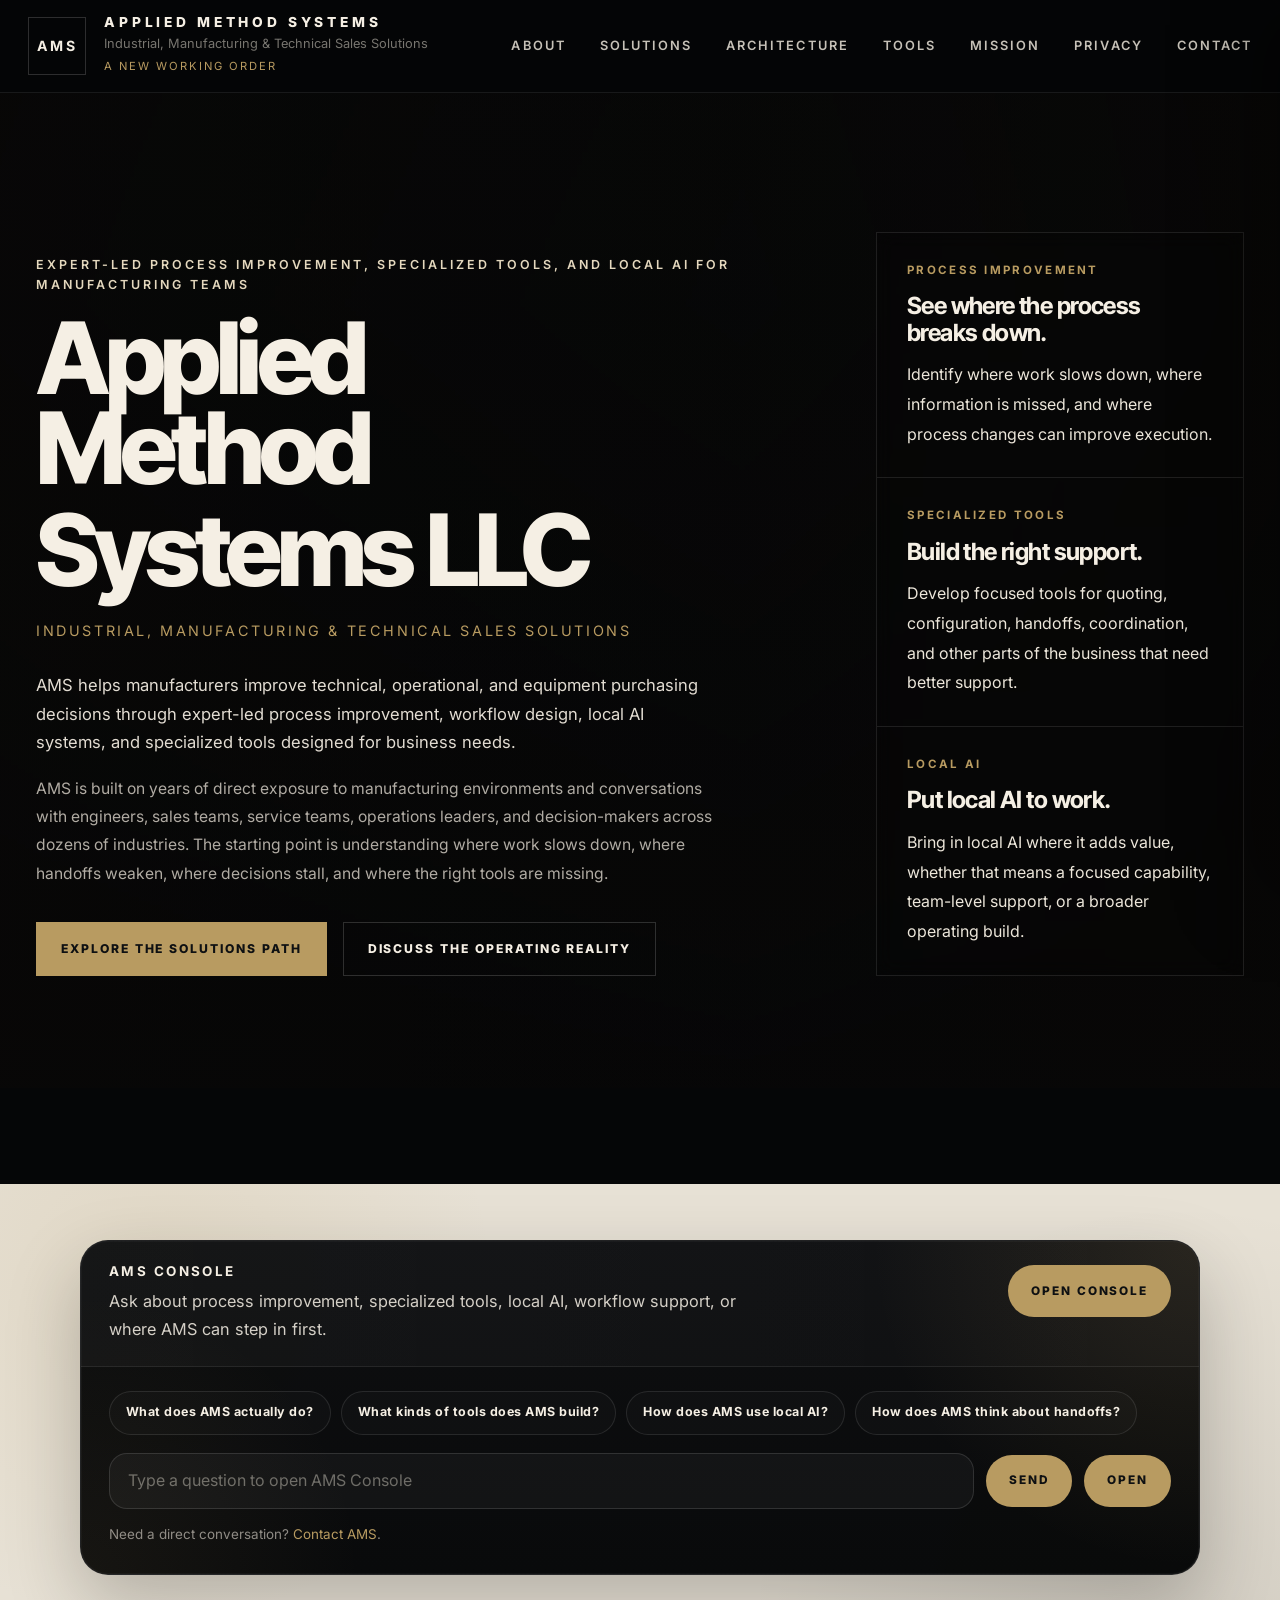
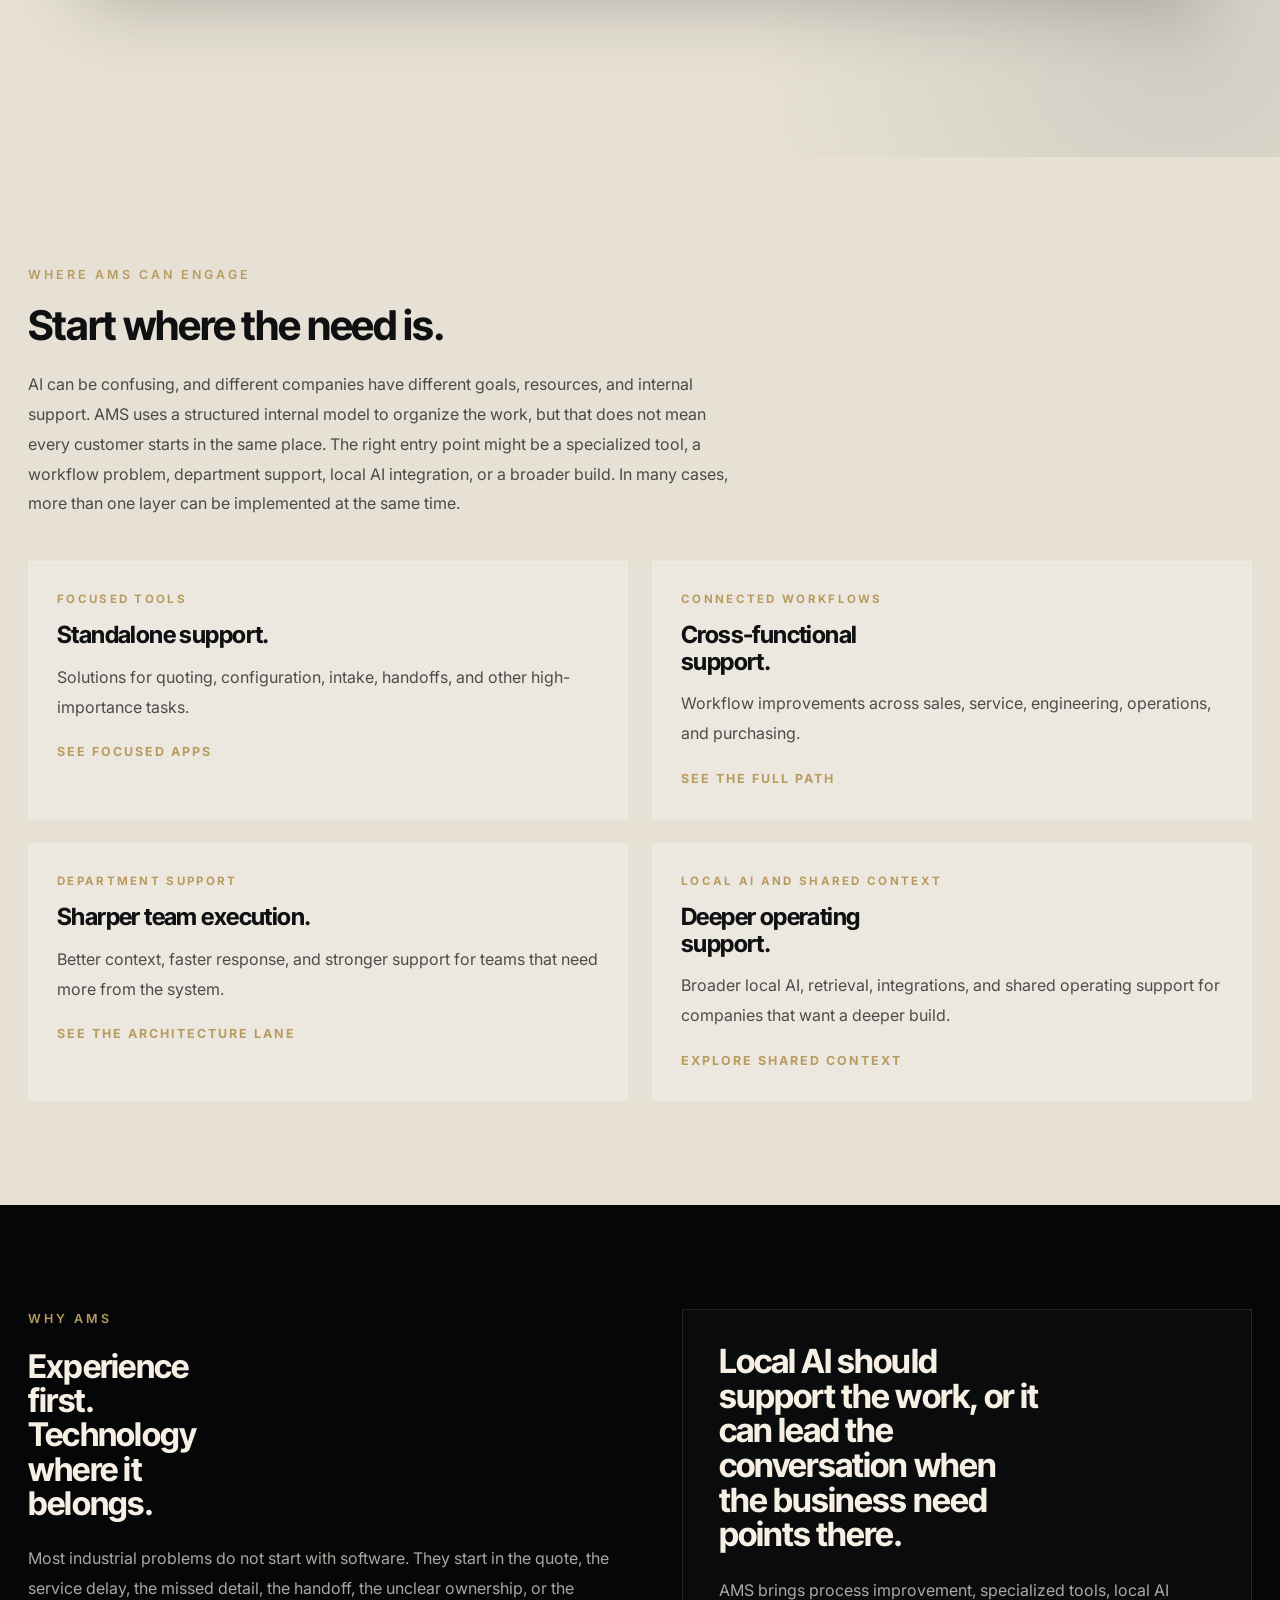
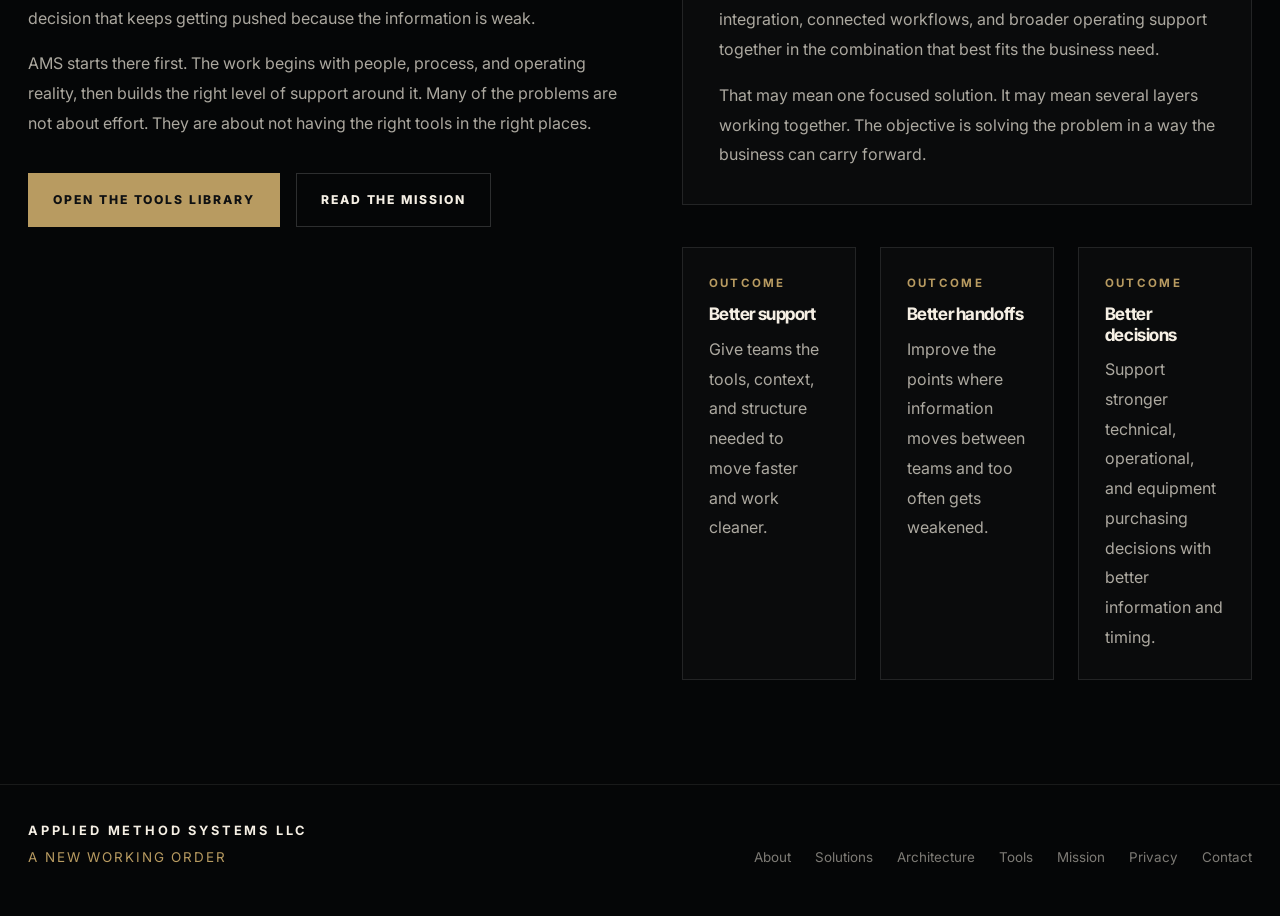
==== commit 4dd24bbc: "Directly fix homepage hero lockup and featured console spacing in source HTML/CSS" ====
--- a/index.html
+++ b/index.html
@@ -19,13 +19,15 @@
     .flow-grid .mini-card{padding:26px}
     .flow-grid .mini-card h3{max-width:none}
 
-    .hero-home .hero-copy h1{
-      max-width:8.35ch;
-      font-size:6.18rem;
-      line-height:.94;
-      letter-spacing:-.05em;
-      word-spacing:.03em;
-    }
+    .hero-home .hero-shell{padding-bottom:112px}
+    .hero-home .hero-grid{align-items:end;grid-template-columns:minmax(760px,840px) minmax(360px,460px);justify-content:space-between;gap:72px}
+    .hero-home .hero-copy{max-width:840px}
+    .hero-home .hero-copy h1{max-width:none;margin:18px 0 20px;font-size:clamp(5.6rem,7.15vw,7.45rem);line-height:.92;letter-spacing:-.06em;word-spacing:.015em}
+    .hero-home .hero-copy h1 span{display:block}
+    .hero-home .hero-copy h1 .hero-llc-line{margin-top:.2em;font-size:.6em;letter-spacing:-.035em}
+    .hero-home .hero-copy .lead{max-width:42rem}
+    .hero-home .hero-copy .long-lead{max-width:43rem}
+    .hero-home .hero-facts{width:min(100%,460px);max-width:460px;justify-self:end;align-self:end;margin-top:86px}
 
     .section-console{
       position:relative;
@@ -35,10 +37,13 @@
     }
 
     .featured-console{
-      margin-top:-44px;
-      padding-top:0;
-      padding-bottom:88px;
-    }
+      margin-top:96px;
+      padding-top:56px;
+      padding-bottom:182px;
+    }
+
+    .featured-console .console-shell{max-width:1180px}
+    .featured-console .console-launch{max-width:1120px;margin-left:auto;margin-right:auto}
 
     .section-console::before{
       content:"";
@@ -392,22 +397,29 @@
 
     @media (max-width:1180px){
       .tier-grid,.flow-grid,.tool-grid-2x2{grid-template-columns:1fr}
+      .hero-home .hero-shell{padding-bottom:86px}
+      .hero-home .hero-grid{grid-template-columns:1fr;gap:44px}
+      .hero-home .hero-copy{max-width:100%}
+      .hero-home .hero-copy h1{font-size:clamp(4.6rem,9.2vw,6.4rem)}
+      .hero-home .hero-facts{margin-top:0;max-width:none;width:100%}
     }
 
     @media (max-width:920px){
-      .featured-console{margin-top:-24px}
+      .featured-console{margin-top:64px;padding-top:40px;padding-bottom:146px}
       .console-launch-form{grid-template-columns:1fr}
       .console-prompt-grid{display:grid;grid-template-columns:1fr 1fr}
       .console-open-button,
       .console-send-button{width:100%}
+      .hero-home .hero-copy h1{font-size:clamp(4.2rem,10vw,5.8rem);margin-bottom:18px}
+      .hero-home .hero-copy h1 .hero-llc-line{font-size:.62em;margin-top:.18em}
     }
 
     @media (max-width:720px){
       .hero-home .hero-copy h1{
-        max-width:8.5ch;
-        font-size:clamp(4rem,9vw,6rem);
+        max-width:none;
+        font-size:clamp(3.4rem,12vw,4.8rem);
         line-height:.95;
-        letter-spacing:-.04em;
+        letter-spacing:-.048em;
         word-spacing:.02em;
       }
 
@@ -416,7 +428,7 @@
         padding-bottom:92px;
       }
 
-      .featured-console{margin-top:-14px;padding-bottom:72px}
+      .featured-console{margin-top:44px;padding-top:28px;padding-bottom:120px}
 
       .console-launch-head,
       .console-launch-body,
@@ -479,7 +491,7 @@
         <div class="hero-grid">
           <div class="hero-copy">
             <div class="kicker">Expert-led process improvement, specialized tools, and local AI for manufacturing teams</div>
-            <h1>Applied Method Systems LLC</h1>
+            <h1><span>Applied Method Systems</span><span class="hero-llc-line">LLC</span></h1>
             <div class="descriptor">Industrial, Manufacturing &amp; Technical Sales Solutions</div>
             <p class="lead">AMS helps manufacturers improve technical, operational, and equipment purchasing decisions through expert-led process improvement, workflow design, local AI systems, and specialized tools designed for business needs.</p>
             <p class="long-lead">AMS is built on years of direct exposure to manufacturing environments and conversations with engineers, sales teams, service teams, operations leaders, and decision-makers across dozens of industries. The starting point is understanding where work slows down, where handoffs weaken, where decisions stall, and where the right tools are missing.</p>
@@ -588,7 +600,7 @@
         </div>
         <div>
           <div class="quote-block">
-            <h2>Local AI should support the work, not lead the conversation.</h2>
+            <h2>Local AI should support the work, or it can lead the conversation when the business need points there.</h2>
             <p>AMS brings process improvement, specialized tools, local AI integration, connected workflows, and broader operating support together in the combination that best fits the business need.</p>
             <p>That may mean one focused solution. It may mean several layers working together. The objective is solving the problem in a way the business can carry forward.</p>
           </div>
--- a/assets/css/mobile-hero-layout.css
+++ b/assets/css/mobile-hero-layout.css
@@ -187,6 +187,74 @@
   object-position: center 47%;
 }
 
+.hero-home .hero-shell {
+  padding-bottom: 112px;
+}
+
+.hero-home .hero-grid {
+  align-items: end;
+  grid-template-columns: minmax(760px, 840px) minmax(360px, 460px);
+  justify-content: space-between;
+  gap: 72px;
+}
+
+.hero-home .hero-copy {
+  max-width: 840px;
+}
+
+.hero-home .hero-copy h1 {
+  max-width: none;
+  font-size: clamp(5.6rem, 7.15vw, 7.45rem);
+  line-height: 0.92;
+  letter-spacing: -0.06em;
+  word-spacing: 0.015em;
+  margin: 18px 0 20px;
+}
+
+.hero-home .hero-copy h1 span {
+  display: block;
+}
+
+.hero-home .hero-copy h1 .hero-llc-line {
+  margin-top: 0.2em;
+  font-size: 0.6em;
+  letter-spacing: -0.035em;
+}
+
+.hero-home .hero-copy .descriptor {
+  margin-top: 18px;
+}
+
+.hero-home .hero-copy .lead {
+  max-width: 42rem;
+}
+
+.hero-home .hero-copy .long-lead {
+  max-width: 43rem;
+}
+
+.hero-home .hero-facts {
+  width: min(100%, 460px);
+  max-width: 460px;
+  margin-top: 86px;
+}
+
+.featured-console {
+  margin-top: 96px !important;
+  padding-top: 56px !important;
+  padding-bottom: 182px !important;
+}
+
+.featured-console .console-shell {
+  max-width: 1180px;
+}
+
+.featured-console .console-launch {
+  max-width: 1120px;
+  margin-left: auto;
+  margin-right: auto;
+}
+
 @keyframes ams-video-drift {
   0% {
     transform: scale(1.05) translate3d(-0.45%, 0, 0);
@@ -204,4 +272,77 @@
     transform: scale(1.04);
     object-position: center center;
   }
-}
+
+  .hero-home .hero-grid {
+    grid-template-columns: 1fr;
+    gap: 44px;
+  }
+
+  .hero-home .hero-shell {
+    padding-bottom: 86px;
+  }
+
+  .hero-home .hero-copy {
+    max-width: 100%;
+  }
+
+  .hero-home .hero-copy h1 {
+    font-size: clamp(4.6rem, 9.2vw, 6.4rem);
+  }
+
+  .hero-home .hero-facts {
+    margin-top: 0;
+    max-width: none;
+    width: 100%;
+  }
+}
+
+@media (max-width: 920px) {
+  .hero-home .hero-copy h1 {
+    font-size: clamp(4.2rem, 10vw, 5.8rem);
+    margin-bottom: 18px;
+  }
+
+  .hero-home .hero-copy h1 .hero-llc-line {
+    font-size: 0.62em;
+    margin-top: 0.18em;
+  }
+
+  .featured-console {
+    margin-top: 64px !important;
+    padding-top: 40px !important;
+    padding-bottom: 146px !important;
+  }
+}
+
+@media (max-width: 720px) {
+  .hero-home .hero-shell {
+    padding-bottom: 68px;
+  }
+
+  .hero-home .hero-copy h1 {
+    font-size: clamp(3.4rem, 12vw, 4.8rem);
+    line-height: 0.95;
+    letter-spacing: -0.048em;
+  }
+
+  .hero-home .hero-copy h1 .hero-llc-line {
+    font-size: 0.64em;
+    margin-top: 0.16em;
+  }
+
+  .hero-home .hero-copy .descriptor {
+    margin-top: 14px;
+  }
+
+  .hero-home .hero-copy .lead,
+  .hero-home .hero-copy .long-lead {
+    max-width: none;
+  }
+
+  .featured-console {
+    margin-top: 44px !important;
+    padding-top: 28px !important;
+    padding-bottom: 120px !important;
+  }
+}
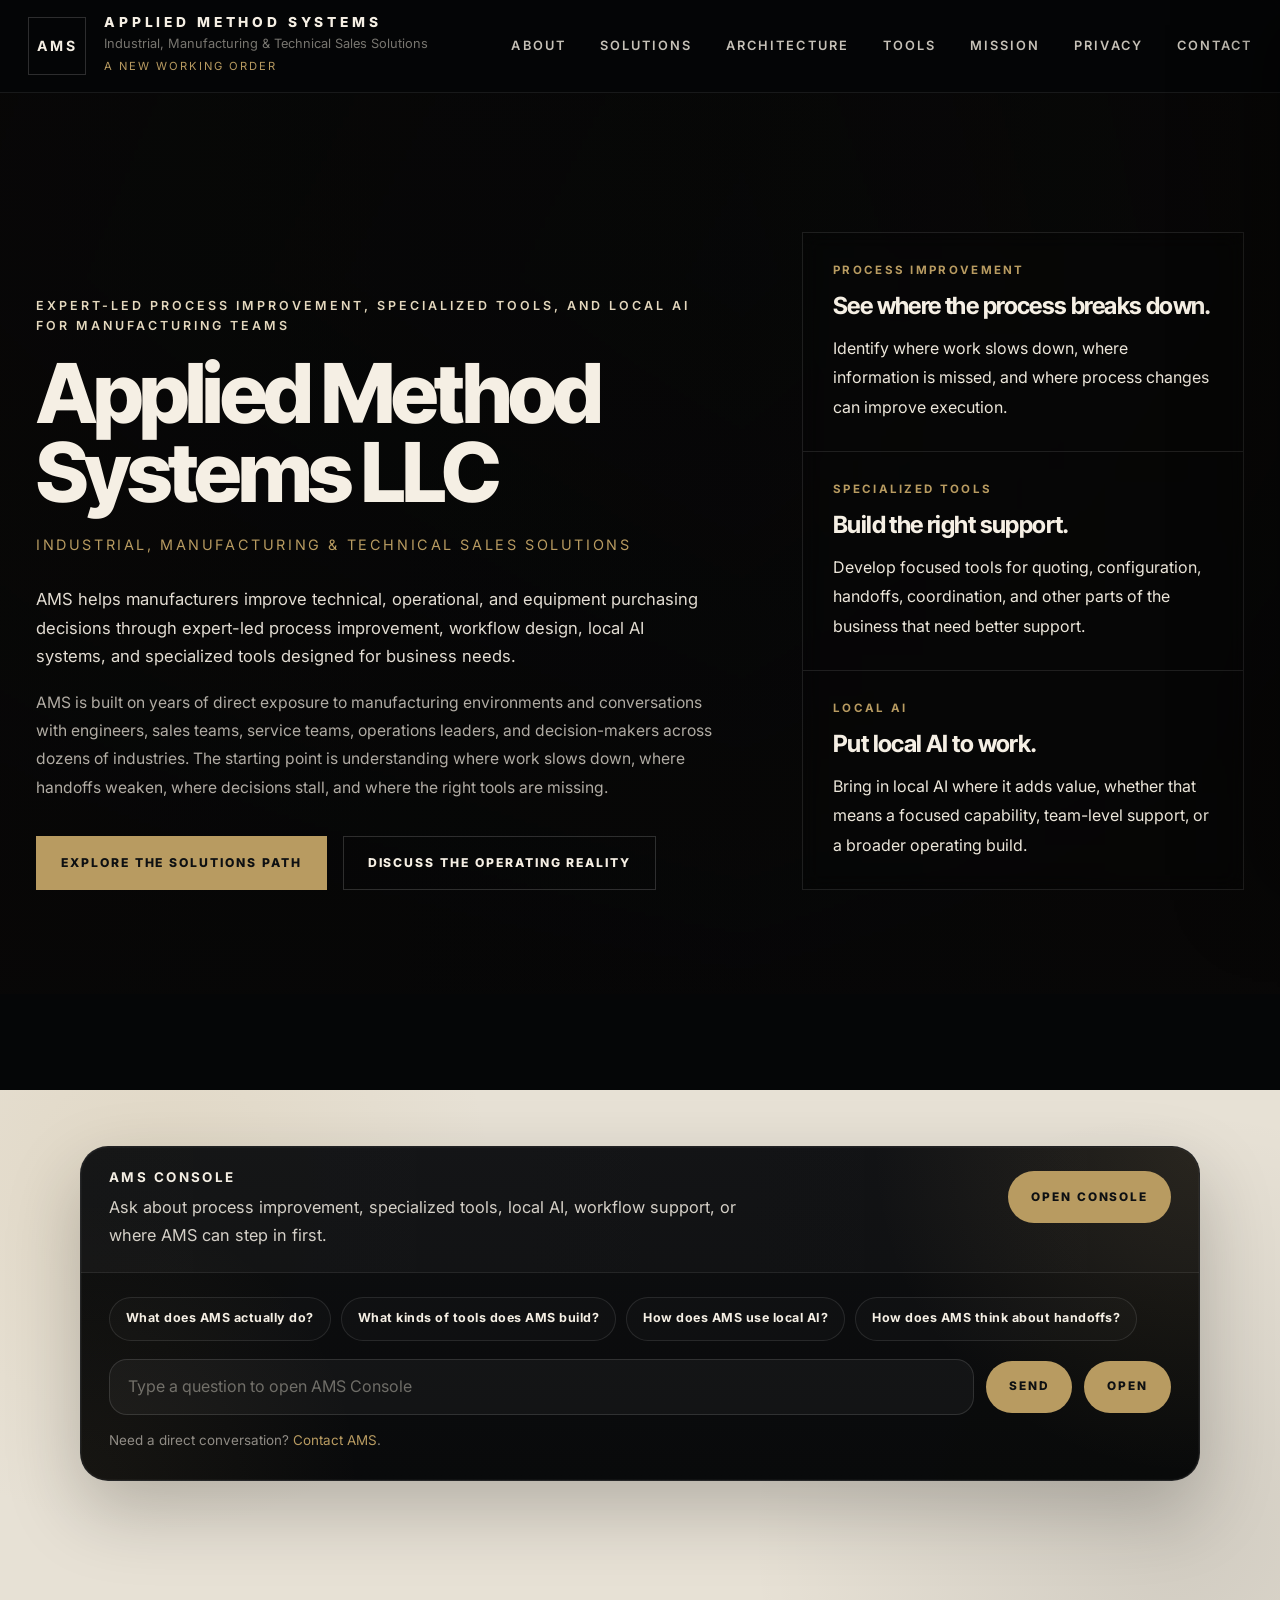
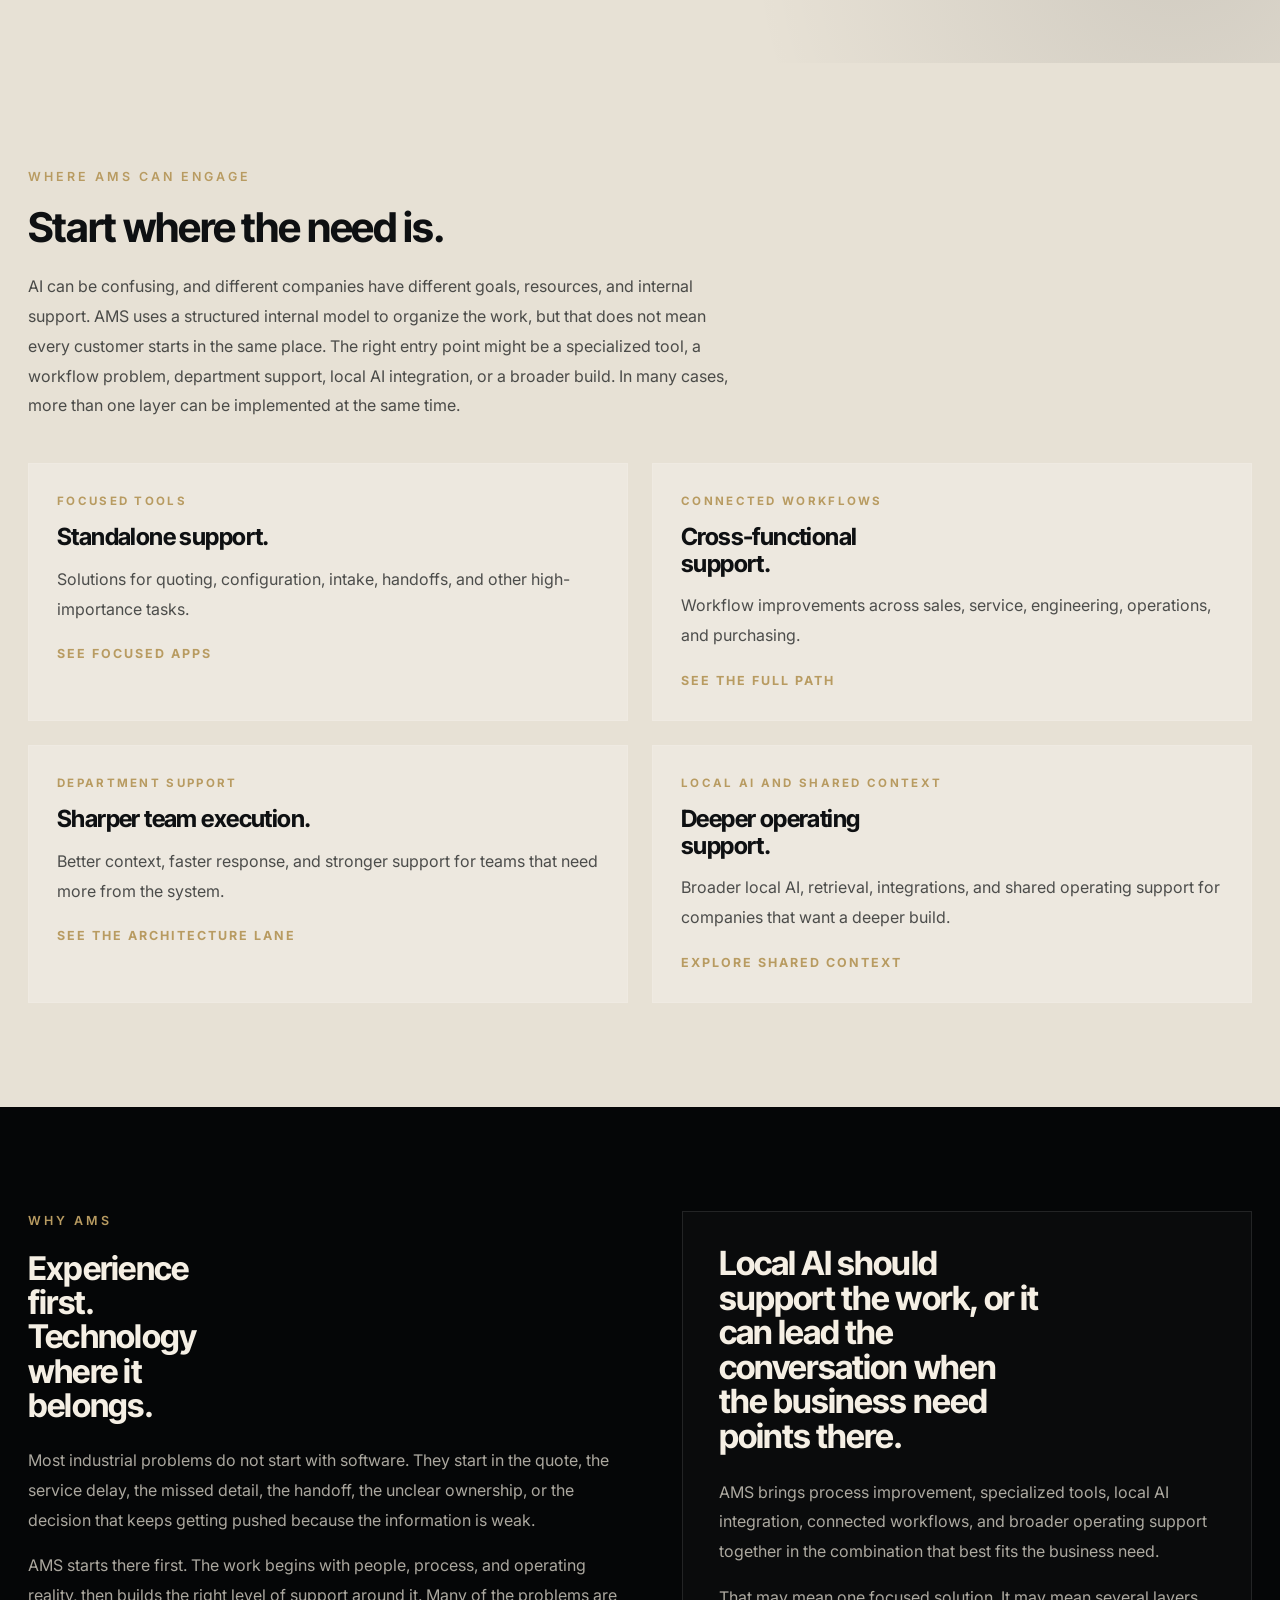
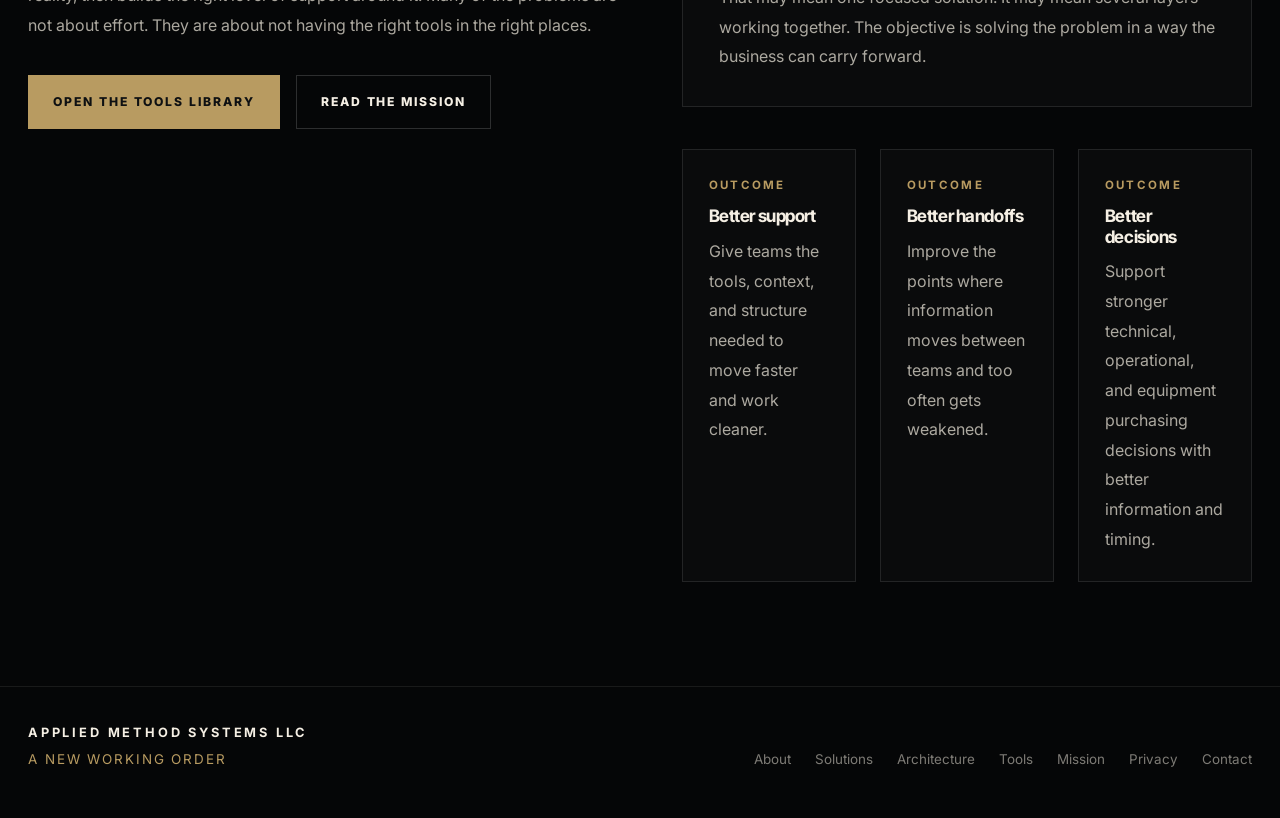
==== commit d479d1e7: "Clean homepage hero and console layout at source" ====
--- a/index.html
+++ b/index.html
@@ -19,12 +19,12 @@
     .flow-grid .mini-card{padding:26px}
     .flow-grid .mini-card h3{max-width:none}
 
-    .hero-home .hero-shell{padding-bottom:112px}
-    .hero-home .hero-grid{align-items:end;grid-template-columns:minmax(760px,840px) minmax(360px,460px);justify-content:space-between;gap:72px}
-    .hero-home .hero-copy{max-width:840px}
-    .hero-home .hero-copy h1{max-width:none;margin:18px 0 20px;font-size:clamp(5.6rem,7.15vw,7.45rem);line-height:.92;letter-spacing:-.06em;word-spacing:.015em}
-    .hero-home .hero-copy h1 span{display:block}
-    .hero-home .hero-copy h1 .hero-llc-line{margin-top:.2em;font-size:.6em;letter-spacing:-.035em}
+    .hero-home .container{width:min(calc(100% - 72px),1440px)}
+    .hero-home .hero-shell{padding-bottom:104px}
+    .hero-home .hero-grid{align-items:end;grid-template-columns:minmax(620px,740px) minmax(380px,460px);justify-content:space-between;gap:84px}
+    .hero-home .hero-copy{max-width:740px}
+    .hero-home .hero-copy h1{max-width:740px;margin:18px 0 22px;font-size:clamp(4.9rem,6.45vw,6.85rem);line-height:.96;letter-spacing:-.047em;word-spacing:.015em;text-wrap:balance}
+    .hero-home .hero-copy h1 span{display:block;white-space:nowrap}
     .hero-home .hero-copy .lead{max-width:42rem}
     .hero-home .hero-copy .long-lead{max-width:43rem}
     .hero-home .hero-facts{width:min(100%,460px);max-width:460px;justify-self:end;align-self:end;margin-top:86px}
@@ -37,9 +37,9 @@
     }
 
     .featured-console{
-      margin-top:96px;
-      padding-top:56px;
-      padding-bottom:182px;
+      margin-top:0;
+      padding-top:132px;
+      padding-bottom:142px;
     }
 
     .featured-console .console-shell{max-width:1180px}
@@ -397,21 +397,21 @@
 
     @media (max-width:1180px){
       .tier-grid,.flow-grid,.tool-grid-2x2{grid-template-columns:1fr}
+      .hero-home .container{width:min(calc(100% - 56px),var(--max-width))}
       .hero-home .hero-shell{padding-bottom:86px}
       .hero-home .hero-grid{grid-template-columns:1fr;gap:44px}
       .hero-home .hero-copy{max-width:100%}
-      .hero-home .hero-copy h1{font-size:clamp(4.6rem,9.2vw,6.4rem)}
+      .hero-home .hero-copy h1{max-width:760px;font-size:clamp(4.2rem,8.4vw,6.1rem)}
       .hero-home .hero-facts{margin-top:0;max-width:none;width:100%}
     }
 
     @media (max-width:920px){
-      .featured-console{margin-top:64px;padding-top:40px;padding-bottom:146px}
+      .featured-console{padding-top:84px;padding-bottom:116px}
       .console-launch-form{grid-template-columns:1fr}
       .console-prompt-grid{display:grid;grid-template-columns:1fr 1fr}
       .console-open-button,
       .console-send-button{width:100%}
-      .hero-home .hero-copy h1{font-size:clamp(4.2rem,10vw,5.8rem);margin-bottom:18px}
-      .hero-home .hero-copy h1 .hero-llc-line{font-size:.62em;margin-top:.18em}
+      .hero-home .hero-copy h1{font-size:clamp(3.9rem,9vw,5.5rem);margin-bottom:18px}
     }
 
     @media (max-width:720px){
@@ -428,7 +428,7 @@
         padding-bottom:92px;
       }
 
-      .featured-console{margin-top:44px;padding-top:28px;padding-bottom:120px}
+      .featured-console{padding-top:58px;padding-bottom:90px}
 
       .console-launch-head,
       .console-launch-body,
@@ -491,7 +491,7 @@
         <div class="hero-grid">
           <div class="hero-copy">
             <div class="kicker">Expert-led process improvement, specialized tools, and local AI for manufacturing teams</div>
-            <h1><span>Applied Method Systems</span><span class="hero-llc-line">LLC</span></h1>
+            <h1><span>Applied Method</span><span>Systems LLC</span></h1>
             <div class="descriptor">Industrial, Manufacturing &amp; Technical Sales Solutions</div>
             <p class="lead">AMS helps manufacturers improve technical, operational, and equipment purchasing decisions through expert-led process improvement, workflow design, local AI systems, and specialized tools designed for business needs.</p>
             <p class="long-lead">AMS is built on years of direct exposure to manufacturing environments and conversations with engineers, sales teams, service teams, operations leaders, and decision-makers across dozens of industries. The starting point is understanding where work slows down, where handoffs weaken, where decisions stall, and where the right tools are missing.</p>
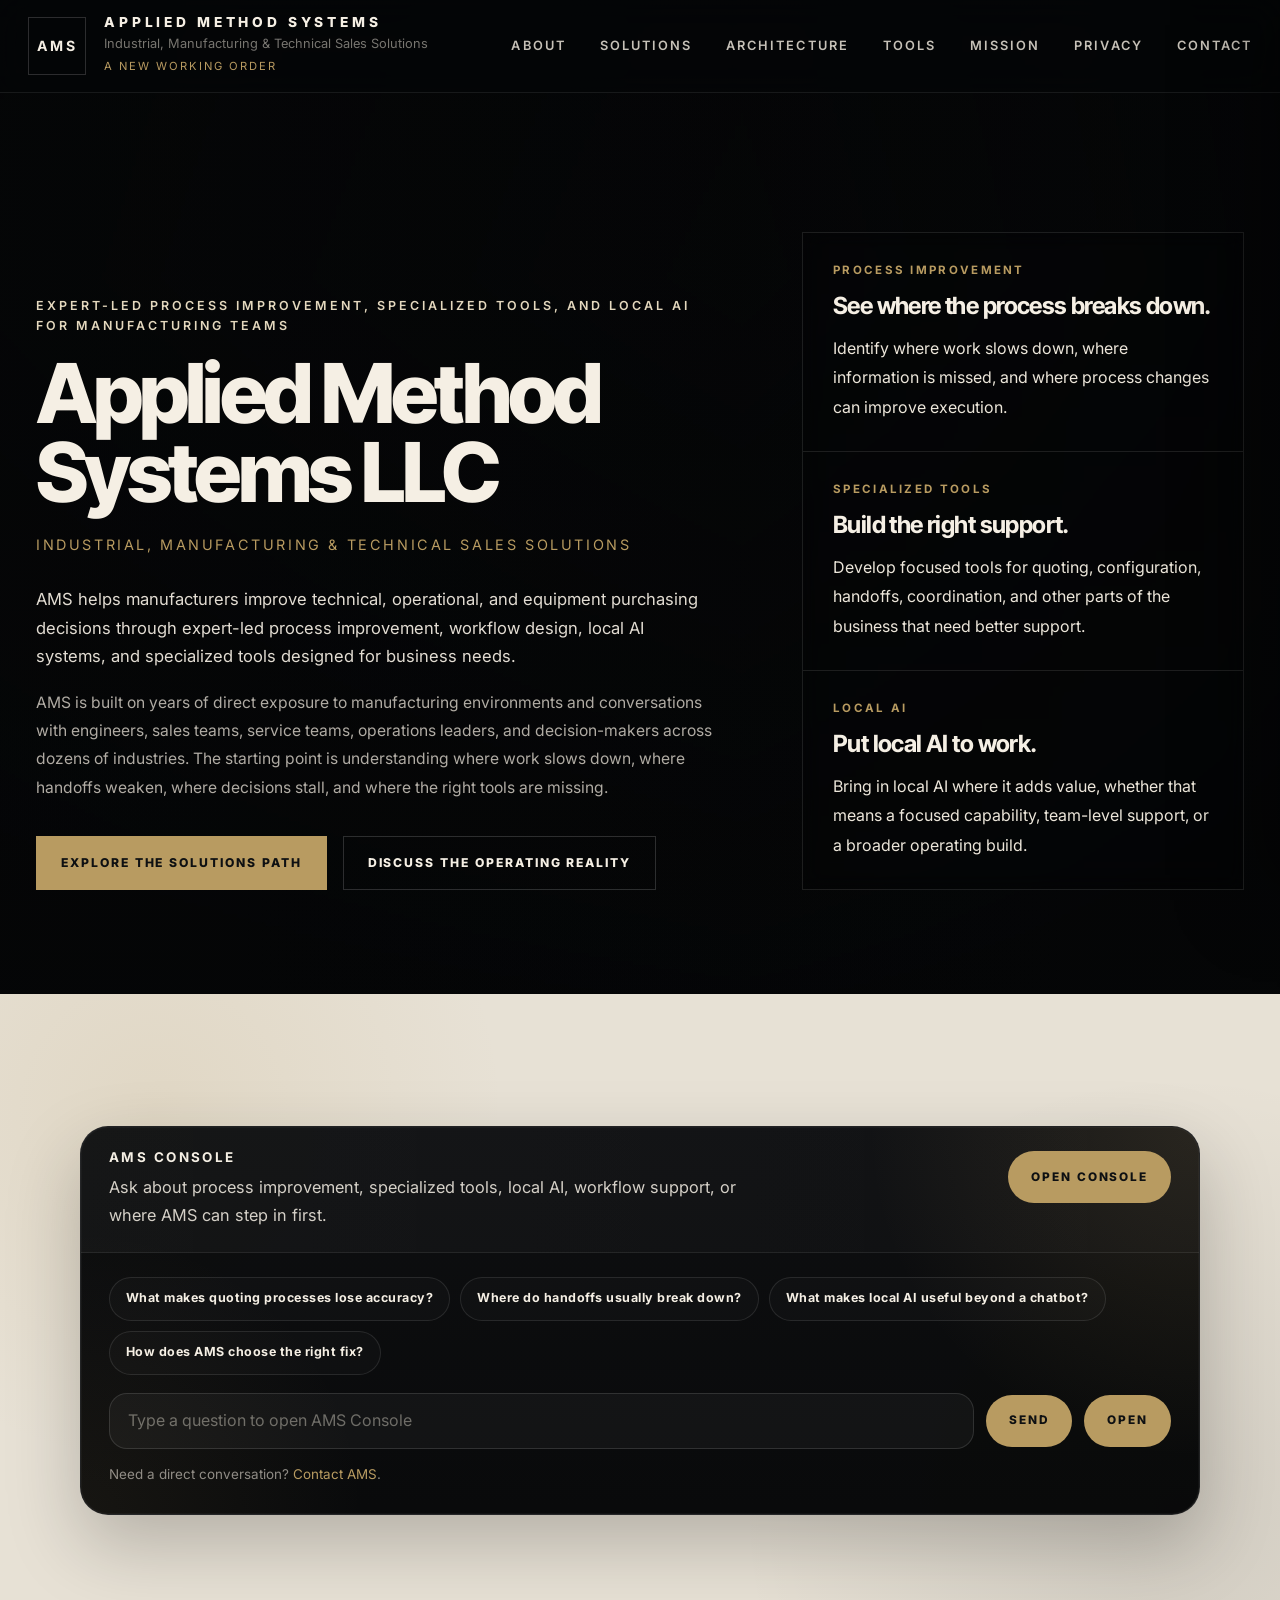
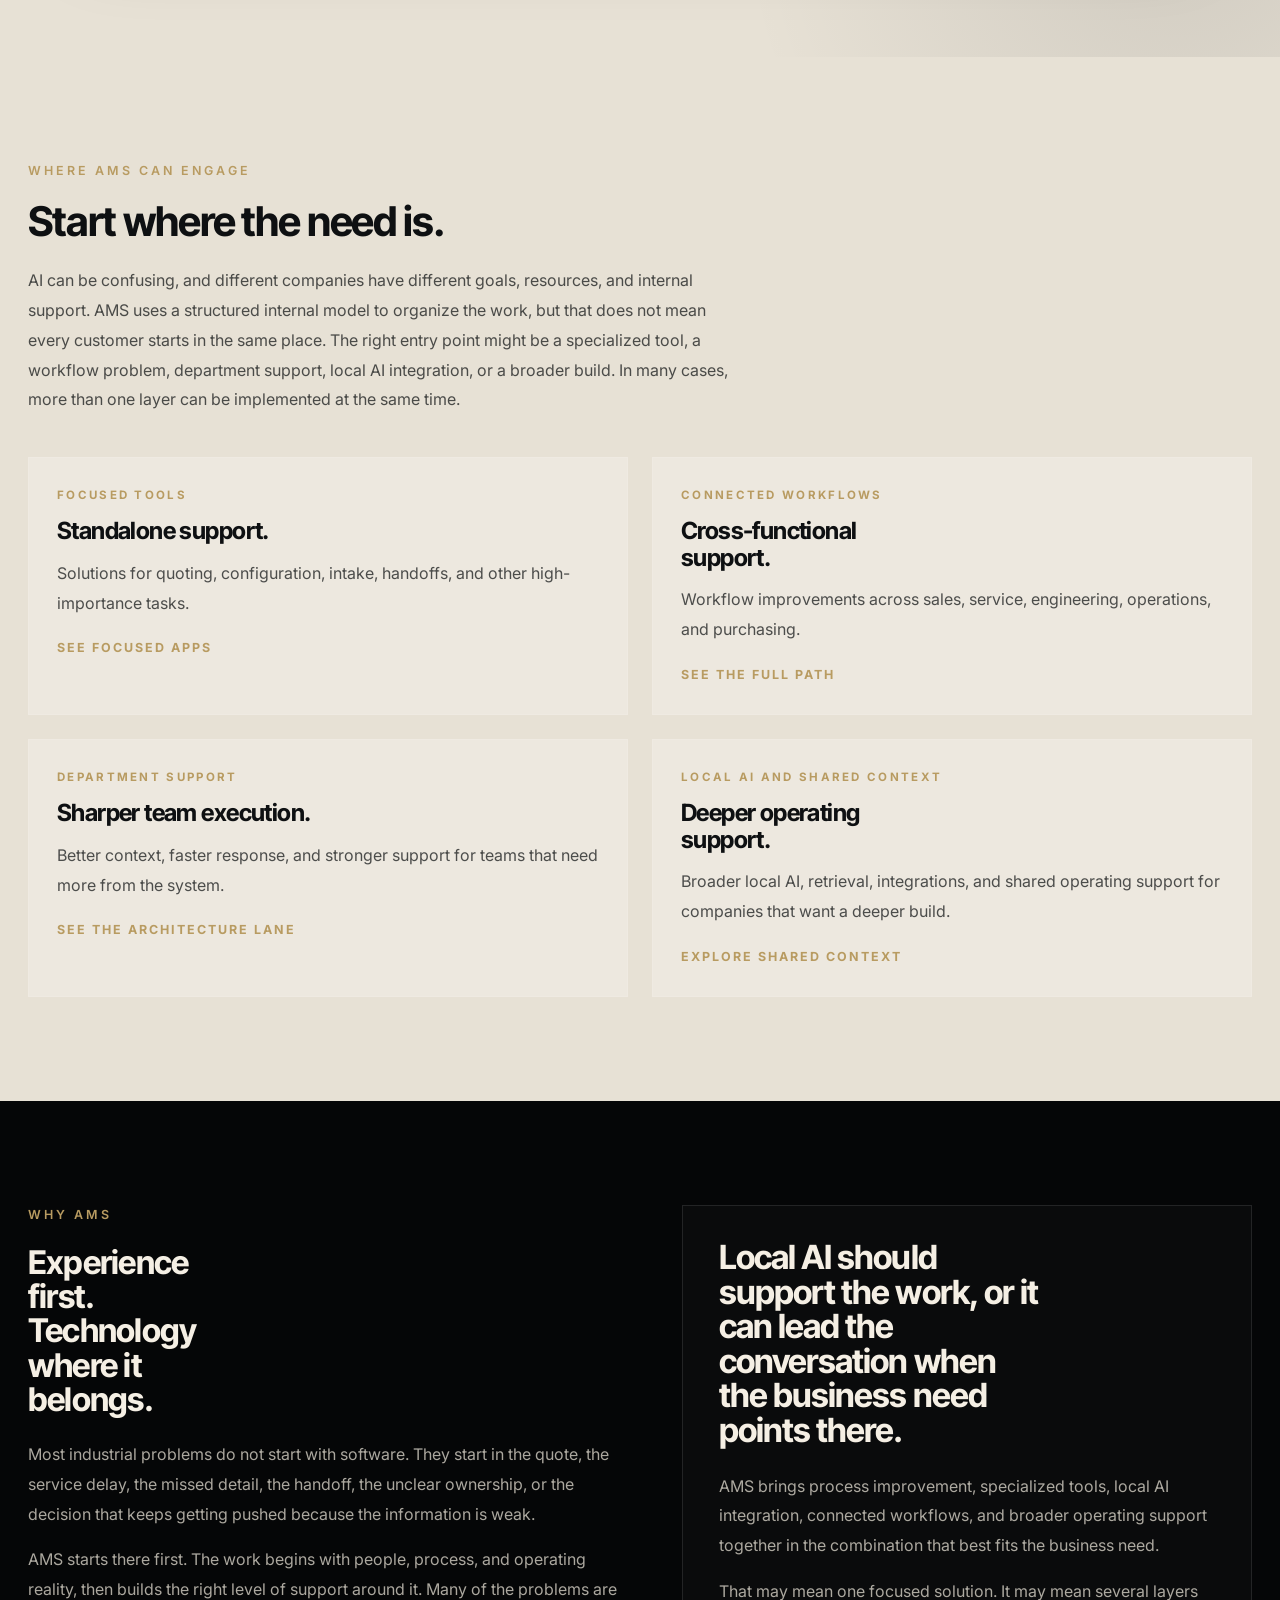
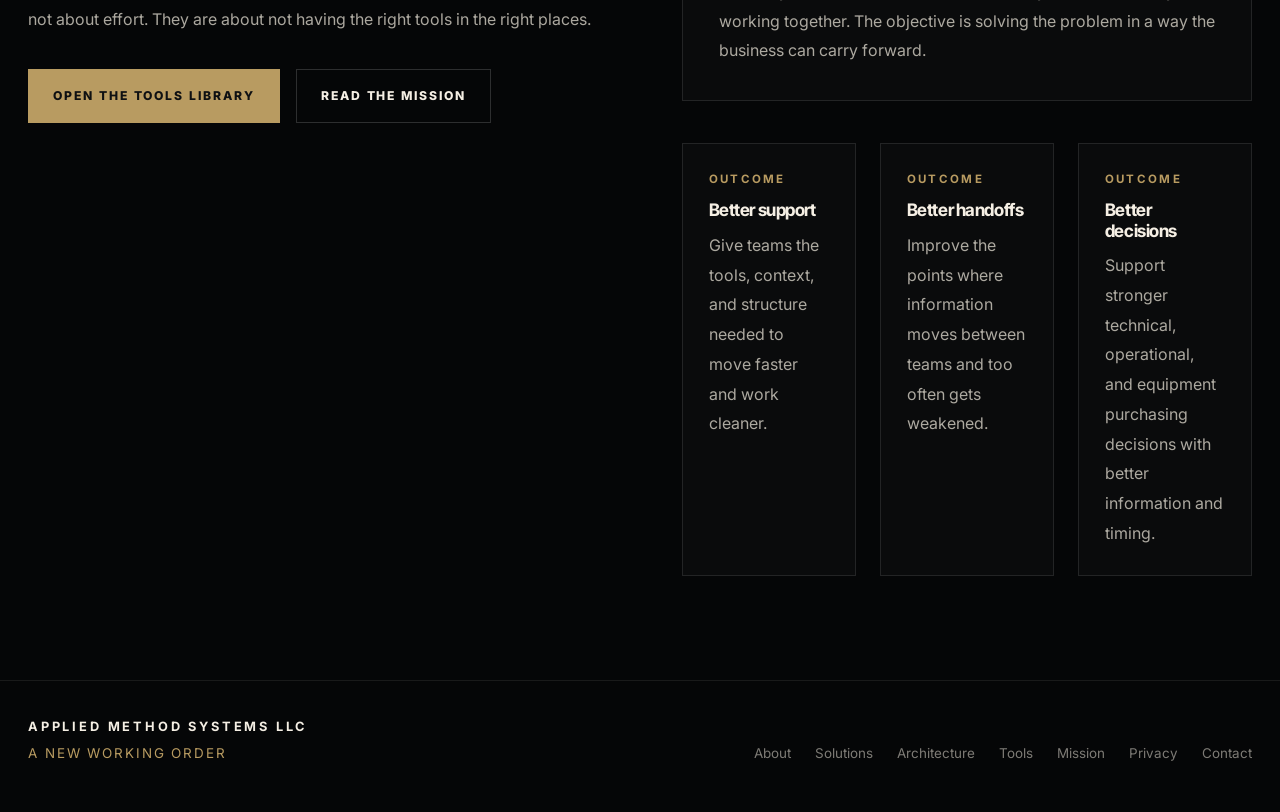
==== commit 1a914175: "Update homepage console prompt questions" ====
--- a/index.html
+++ b/index.html
@@ -533,10 +533,10 @@
           </div>
           <div class="console-launch-body">
             <div class="console-prompt-grid">
-              <button class="console-prompt" type="button" data-console-prompt="ams">What does AMS actually do?</button>
-              <button class="console-prompt" type="button" data-console-prompt="tools">What kinds of tools does AMS build?</button>
-              <button class="console-prompt" type="button" data-console-prompt="architecture">How does AMS use local AI?</button>
-              <button class="console-prompt" type="button" data-console-prompt="handoffs">How does AMS think about handoffs?</button>
+              <button class="console-prompt" type="button">What makes quoting processes lose accuracy?</button>
+              <button class="console-prompt" type="button">Where do handoffs usually break down?</button>
+              <button class="console-prompt" type="button">What makes local AI useful beyond a chatbot?</button>
+              <button class="console-prompt" type="button">How does AMS choose the right fix?</button>
             </div>
             <form class="console-launch-form" id="ams-console-launch-form">
               <label class="sr-only" for="ams-console-launch-field">Ask AMS Console a question</label>
--- a/assets/css/mobile-hero-layout.css
+++ b/assets/css/mobile-hero-layout.css
@@ -149,173 +149,7 @@
     line-height: 1.7;
     max-width: 21rem;
   }
-}
 
-.video-shell video {
-  filter: brightness(0.68) saturate(0.78) contrast(0.98) blur(1.2px);
-  animation-duration: 42s;
-}
-
-.video-overlay {
-  background: linear-gradient(90deg, rgba(9, 8, 7, 0.66) 0%, rgba(8, 8, 7, 0.48) 34%, rgba(10, 9, 8, 0.32) 58%, rgba(9, 8, 7, 0.72) 100%),
-    linear-gradient(180deg, rgba(12, 10, 8, 0.22) 0%, rgba(10, 9, 8, 0.12) 28%, rgba(6, 6, 7, 0.82) 100%);
-}
-
-.hero .video-shell video {
-  filter: brightness(0.72) saturate(0.82) contrast(0.99) blur(1.4px);
-  animation-duration: 46s;
-}
-
-.video-section .video-shell video {
-  filter: brightness(0.62) saturate(0.76) contrast(0.98) blur(1.1px);
-  animation-duration: 42s;
-}
-
-.mission-video .video-shell video,
-.contact-video .video-shell video {
-  transform: scale(1.03);
-  animation-duration: 48s;
-}
-
-.page-hero .video-shell video {
-  filter: brightness(0.7) saturate(0.8) contrast(0.99) blur(1.15px);
-  animation-duration: 40s;
-}
-
-.hero-home .video-shell video {
-  transform: scale(1.08);
-  object-position: center 47%;
-}
-
-.hero-home .hero-shell {
-  padding-bottom: 112px;
-}
-
-.hero-home .hero-grid {
-  align-items: end;
-  grid-template-columns: minmax(760px, 840px) minmax(360px, 460px);
-  justify-content: space-between;
-  gap: 72px;
-}
-
-.hero-home .hero-copy {
-  max-width: 840px;
-}
-
-.hero-home .hero-copy h1 {
-  max-width: none;
-  font-size: clamp(5.6rem, 7.15vw, 7.45rem);
-  line-height: 0.92;
-  letter-spacing: -0.06em;
-  word-spacing: 0.015em;
-  margin: 18px 0 20px;
-}
-
-.hero-home .hero-copy h1 span {
-  display: block;
-}
-
-.hero-home .hero-copy h1 .hero-llc-line {
-  margin-top: 0.2em;
-  font-size: 0.6em;
-  letter-spacing: -0.035em;
-}
-
-.hero-home .hero-copy .descriptor {
-  margin-top: 18px;
-}
-
-.hero-home .hero-copy .lead {
-  max-width: 42rem;
-}
-
-.hero-home .hero-copy .long-lead {
-  max-width: 43rem;
-}
-
-.hero-home .hero-facts {
-  width: min(100%, 460px);
-  max-width: 460px;
-  margin-top: 86px;
-}
-
-.featured-console {
-  margin-top: 96px !important;
-  padding-top: 56px !important;
-  padding-bottom: 182px !important;
-}
-
-.featured-console .console-shell {
-  max-width: 1180px;
-}
-
-.featured-console .console-launch {
-  max-width: 1120px;
-  margin-left: auto;
-  margin-right: auto;
-}
-
-@keyframes ams-video-drift {
-  0% {
-    transform: scale(1.05) translate3d(-0.45%, 0, 0);
-  }
-  50% {
-    transform: scale(1.065) translate3d(0, 0.22%, 0);
-  }
-  100% {
-    transform: scale(1.05) translate3d(0.45%, -0.12%, 0);
-  }
-}
-
-@media (max-width: 1180px) {
-  .hero-home .video-shell video {
-    transform: scale(1.04);
-    object-position: center center;
-  }
-
-  .hero-home .hero-grid {
-    grid-template-columns: 1fr;
-    gap: 44px;
-  }
-
-  .hero-home .hero-shell {
-    padding-bottom: 86px;
-  }
-
-  .hero-home .hero-copy {
-    max-width: 100%;
-  }
-
-  .hero-home .hero-copy h1 {
-    font-size: clamp(4.6rem, 9.2vw, 6.4rem);
-  }
-
-  .hero-home .hero-facts {
-    margin-top: 0;
-    max-width: none;
-    width: 100%;
-  }
-}
-
-@media (max-width: 920px) {
-  .hero-home .hero-copy h1 {
-    font-size: clamp(4.2rem, 10vw, 5.8rem);
-    margin-bottom: 18px;
-  }
-
-  .hero-home .hero-copy h1 .hero-llc-line {
-    font-size: 0.62em;
-    margin-top: 0.18em;
-  }
-
-  .featured-console {
-    margin-top: 64px !important;
-    padding-top: 40px !important;
-    padding-bottom: 146px !important;
-  }
-}
-
-@media (max-width: 720px) {
   .hero-home .hero-shell {
     padding-bottom: 68px;
   }
@@ -326,9 +160,8 @@
     letter-spacing: -0.048em;
   }
 
-  .hero-home .hero-copy h1 .hero-llc-line {
-    font-size: 0.64em;
-    margin-top: 0.16em;
+  .hero-home .hero-copy h1 span {
+    white-space: normal;
   }
 
   .hero-home .hero-copy .descriptor {
@@ -339,10 +172,4 @@
   .hero-home .hero-copy .long-lead {
     max-width: none;
   }
-
-  .featured-console {
-    margin-top: 44px !important;
-    padding-top: 28px !important;
-    padding-bottom: 120px !important;
-  }
 }
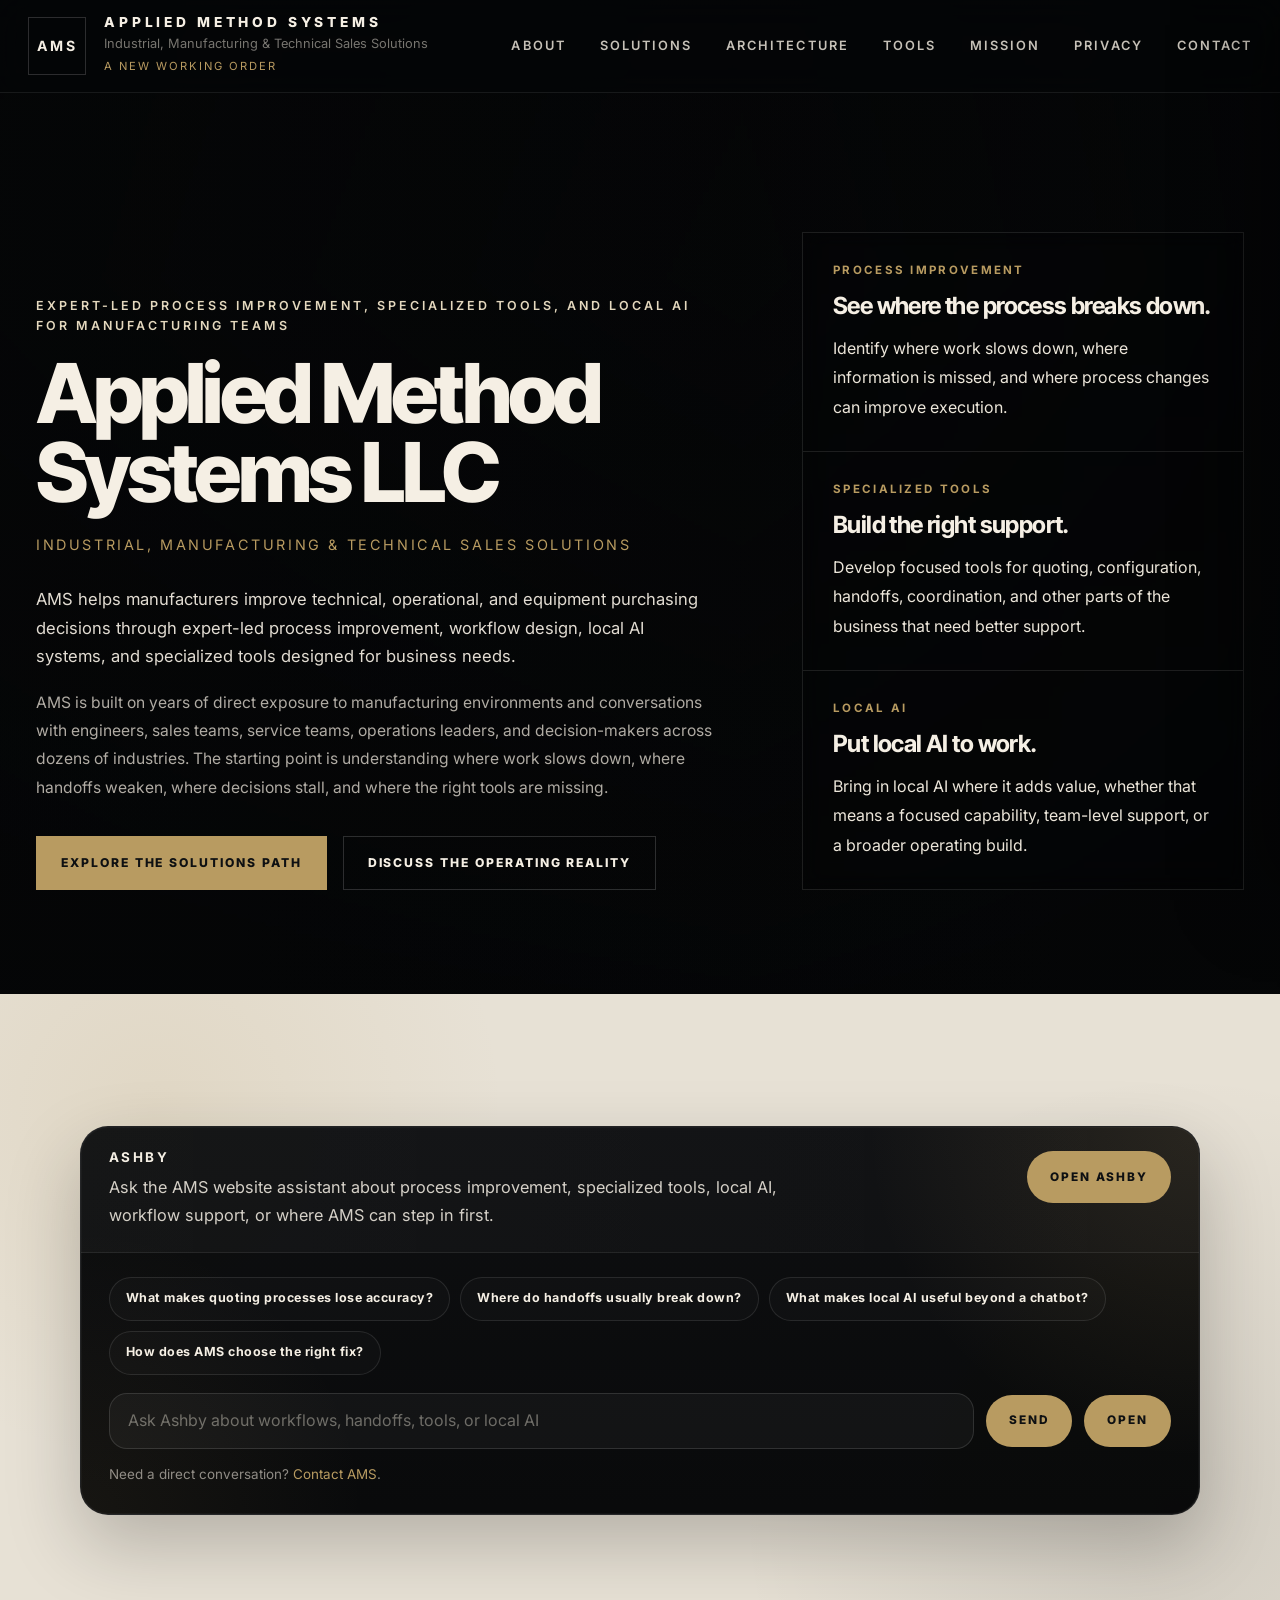
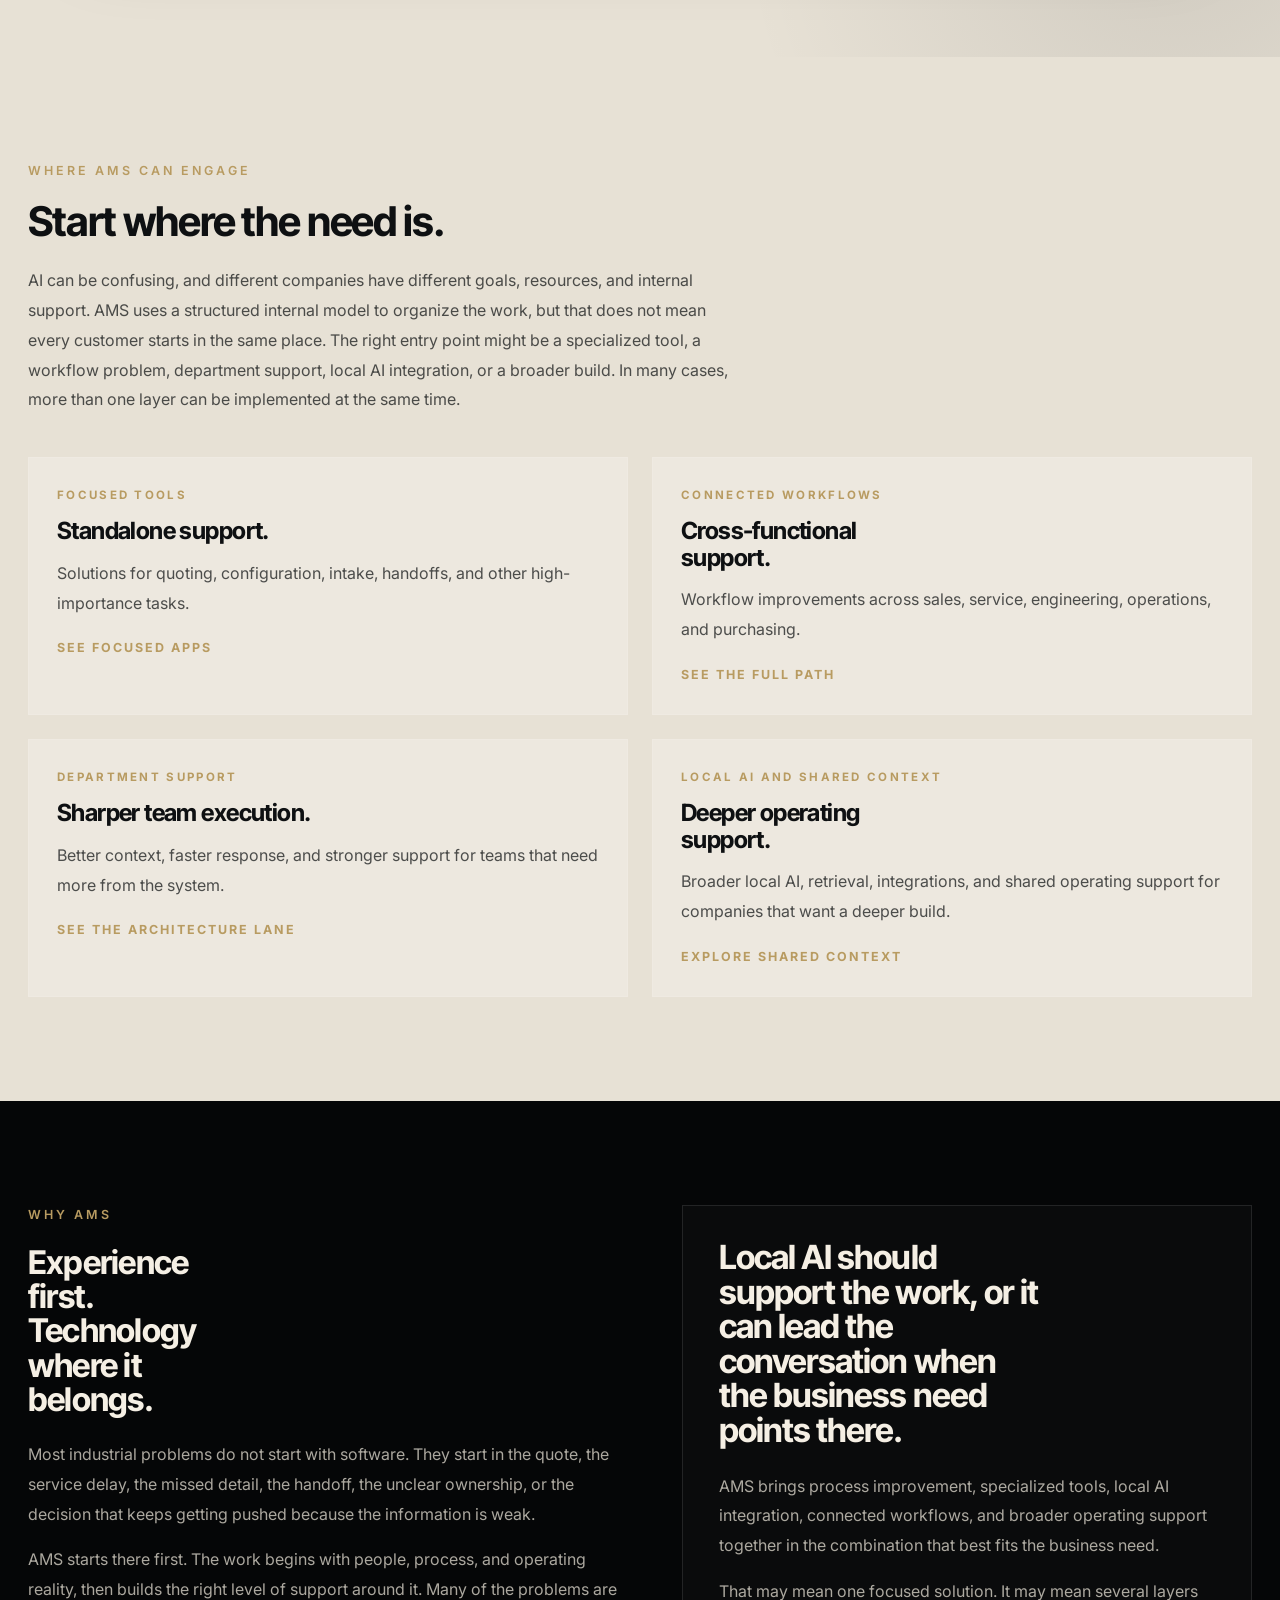
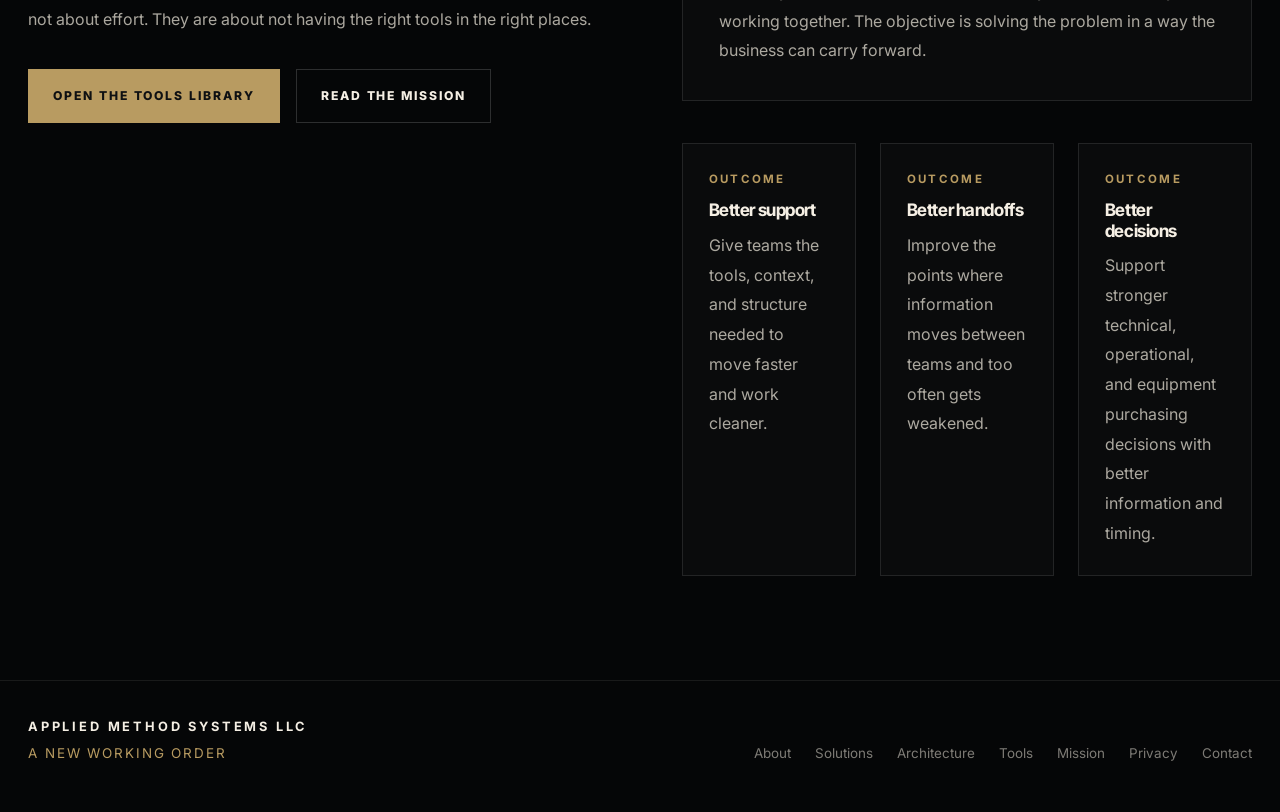
==== commit 86eb1a04: "Brand website console as Ashby" ====
--- a/index.html
+++ b/index.html
@@ -526,10 +526,10 @@
         <div class="console-launch">
           <div class="console-launch-head">
             <div class="console-head-copy">
-              <strong>AMS Console</strong>
-              <p>Ask about process improvement, specialized tools, local AI, workflow support, or where AMS can step in first.</p>
+              <strong>Ashby</strong>
+              <p>Ask the AMS website assistant about process improvement, specialized tools, local AI, workflow support, or where AMS can step in first.</p>
             </div>
-            <button class="console-open-button" type="button" data-console-open>Open Console</button>
+            <button class="console-open-button" type="button" data-console-open>Open Ashby</button>
           </div>
           <div class="console-launch-body">
             <div class="console-prompt-grid">
@@ -539,8 +539,8 @@
               <button class="console-prompt" type="button">How does AMS choose the right fix?</button>
             </div>
             <form class="console-launch-form" id="ams-console-launch-form">
-              <label class="sr-only" for="ams-console-launch-field">Ask AMS Console a question</label>
-              <input id="ams-console-launch-field" name="message" type="text" autocomplete="off" placeholder="Type a question to open AMS Console" />
+              <label class="sr-only" for="ams-console-launch-field">Ask Ashby a question</label>
+              <input id="ams-console-launch-field" name="message" type="text" autocomplete="off" placeholder="Ask Ashby about workflows, handoffs, tools, or local AI" />
               <button class="console-send-button" type="submit">Send</button>
               <button class="console-open-button" type="button" data-console-open>Open</button>
             </form>
@@ -630,8 +630,8 @@
   <aside class="console-drawer" id="ams-console-drawer" aria-hidden="true">
     <div class="console-drawer-header">
       <div class="console-drawer-copy">
-        <strong>AMS Console</strong>
-        <span>Applied Method Systems</span>
+        <strong>Ashby</strong>
+        <span>AMS website assistant</span>
       </div>
       <button class="console-drawer-close" type="button" data-console-close>Close</button>
     </div>
@@ -642,8 +642,8 @@
     </div>
     <div class="console-drawer-footer">
       <form class="console-drawer-form" id="ams-console-drawer-form">
-        <label class="sr-only" for="ams-console-drawer-field">Continue the AMS Console conversation</label>
-        <input id="ams-console-drawer-field" name="message" type="text" autocomplete="off" placeholder="Ask the next question" />
+        <label class="sr-only" for="ams-console-drawer-field">Continue the Ashby conversation</label>
+        <input id="ams-console-drawer-field" name="message" type="text" autocomplete="off" placeholder="Ask Ashby the next question" />
         <button class="console-send-button" type="submit">Send</button>
       </form>
       <div class="console-drawer-note">Need a direct conversation? <a href="contact.html">Contact AMS</a>.</div>
